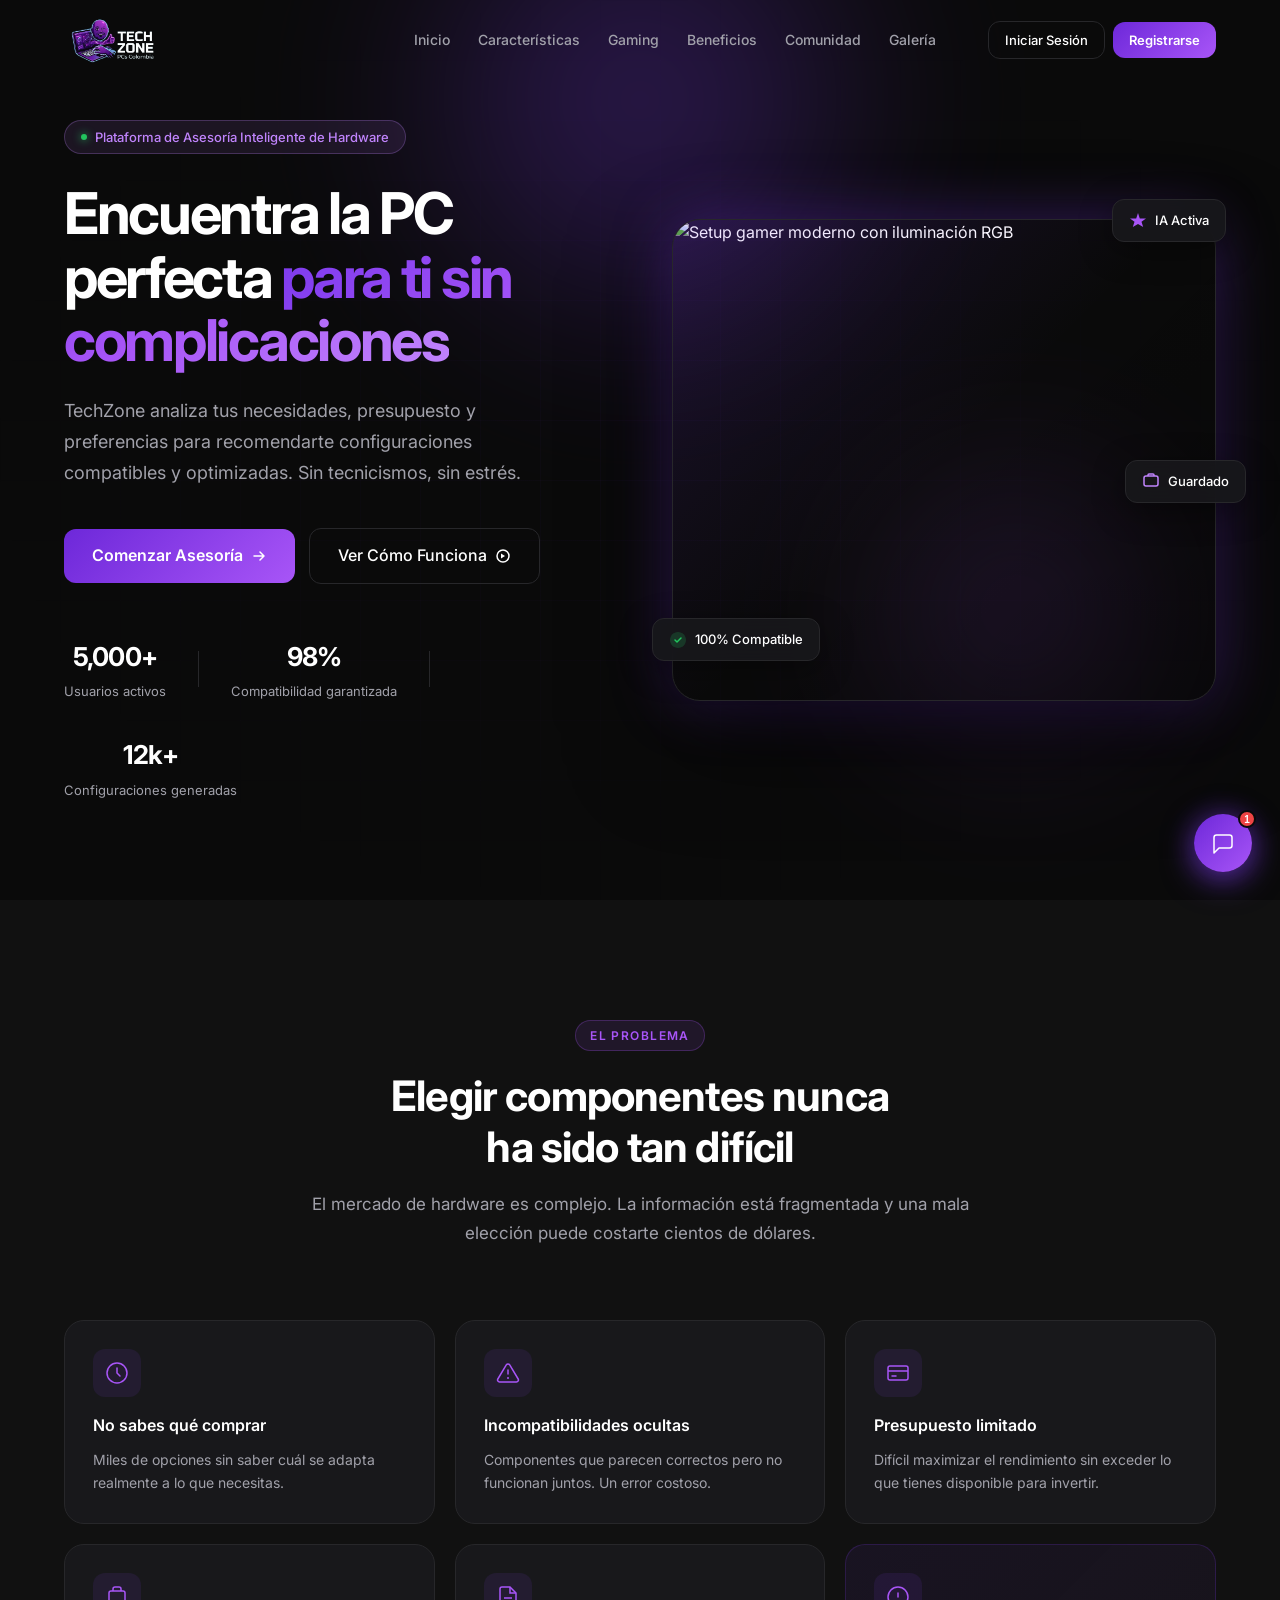
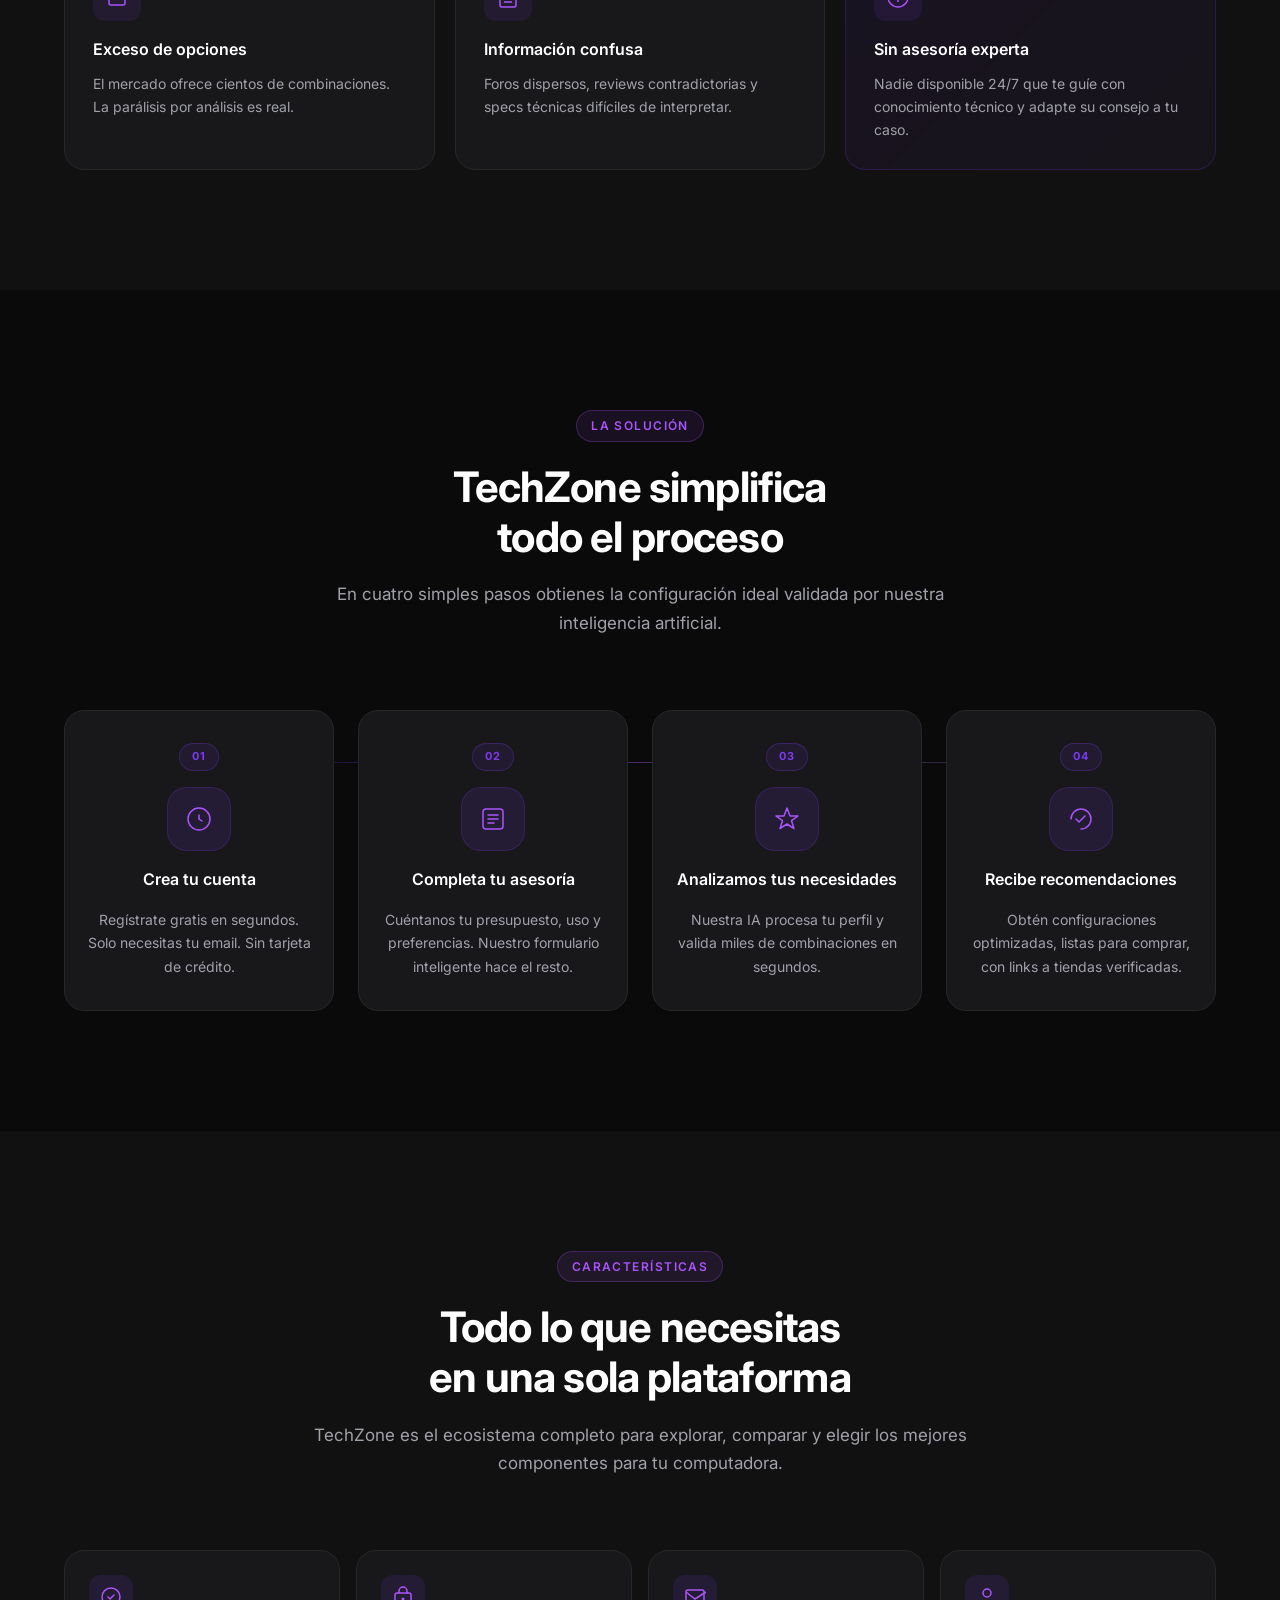
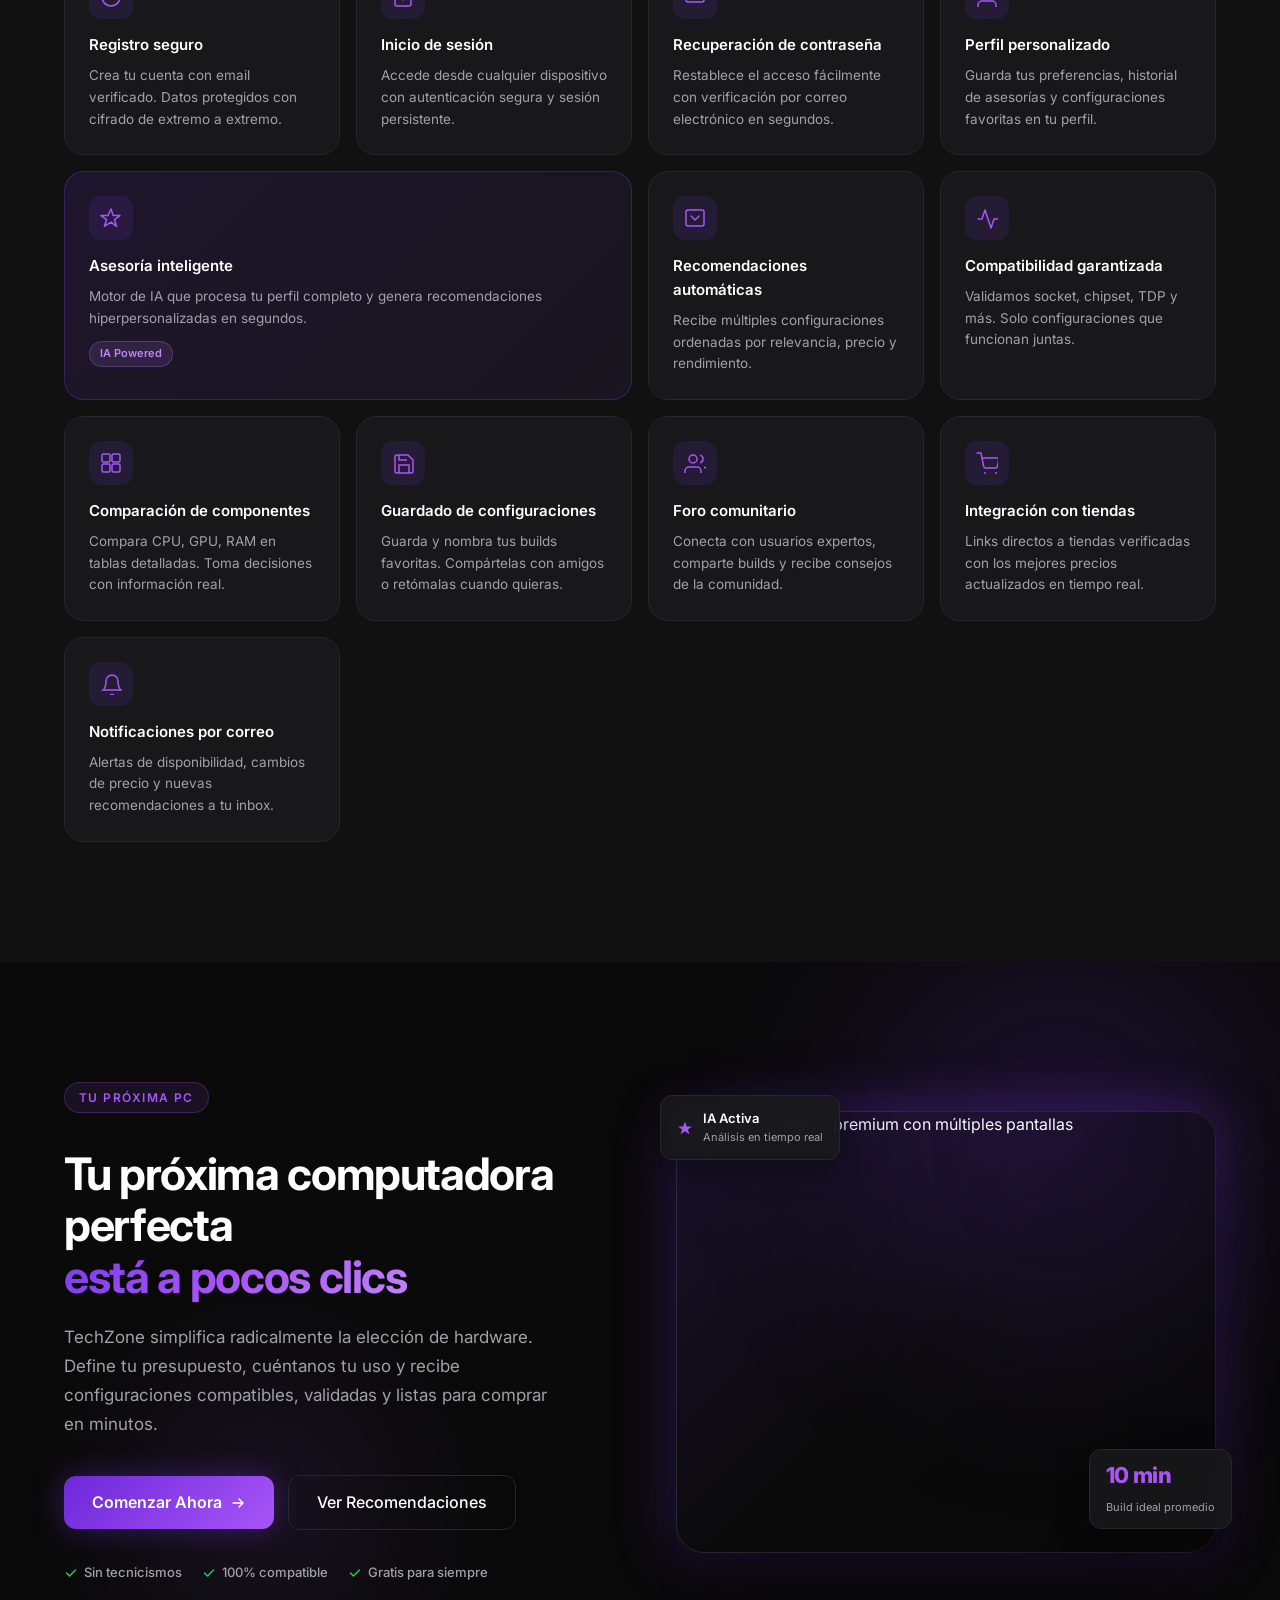
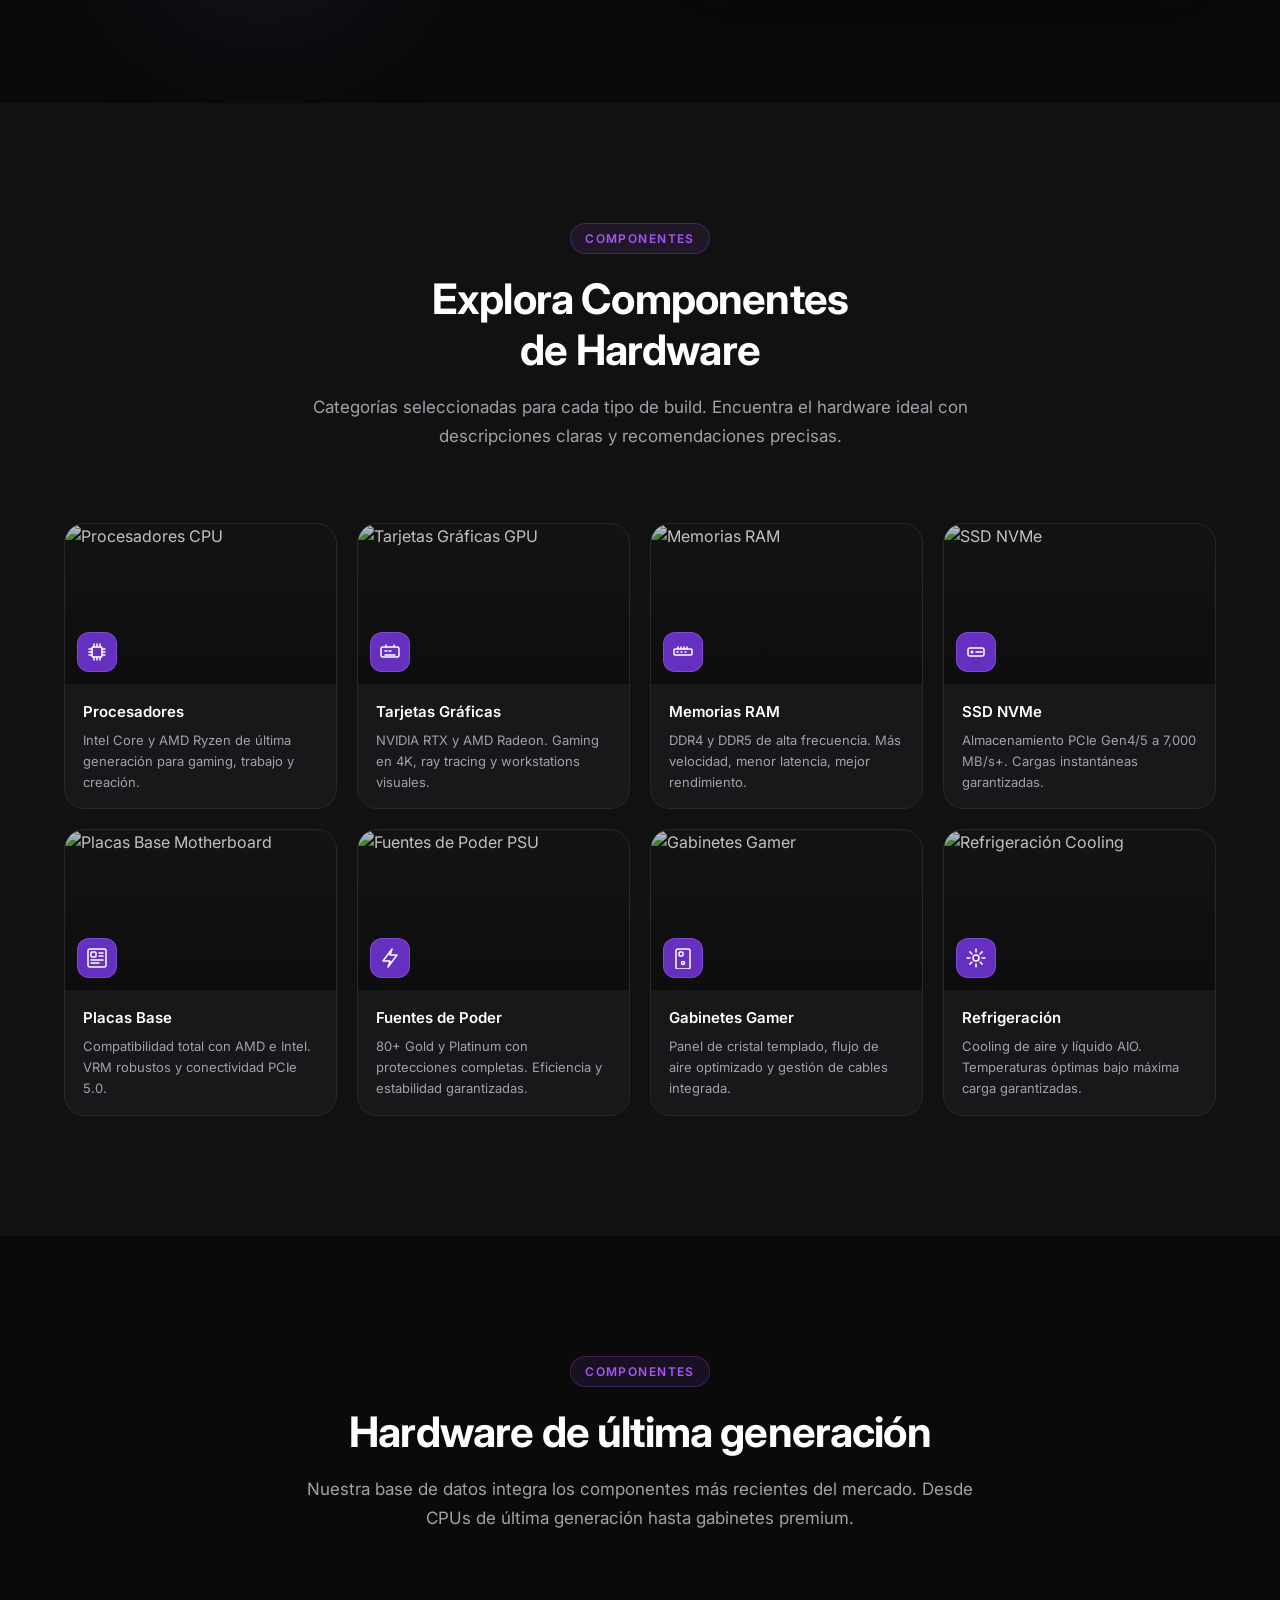
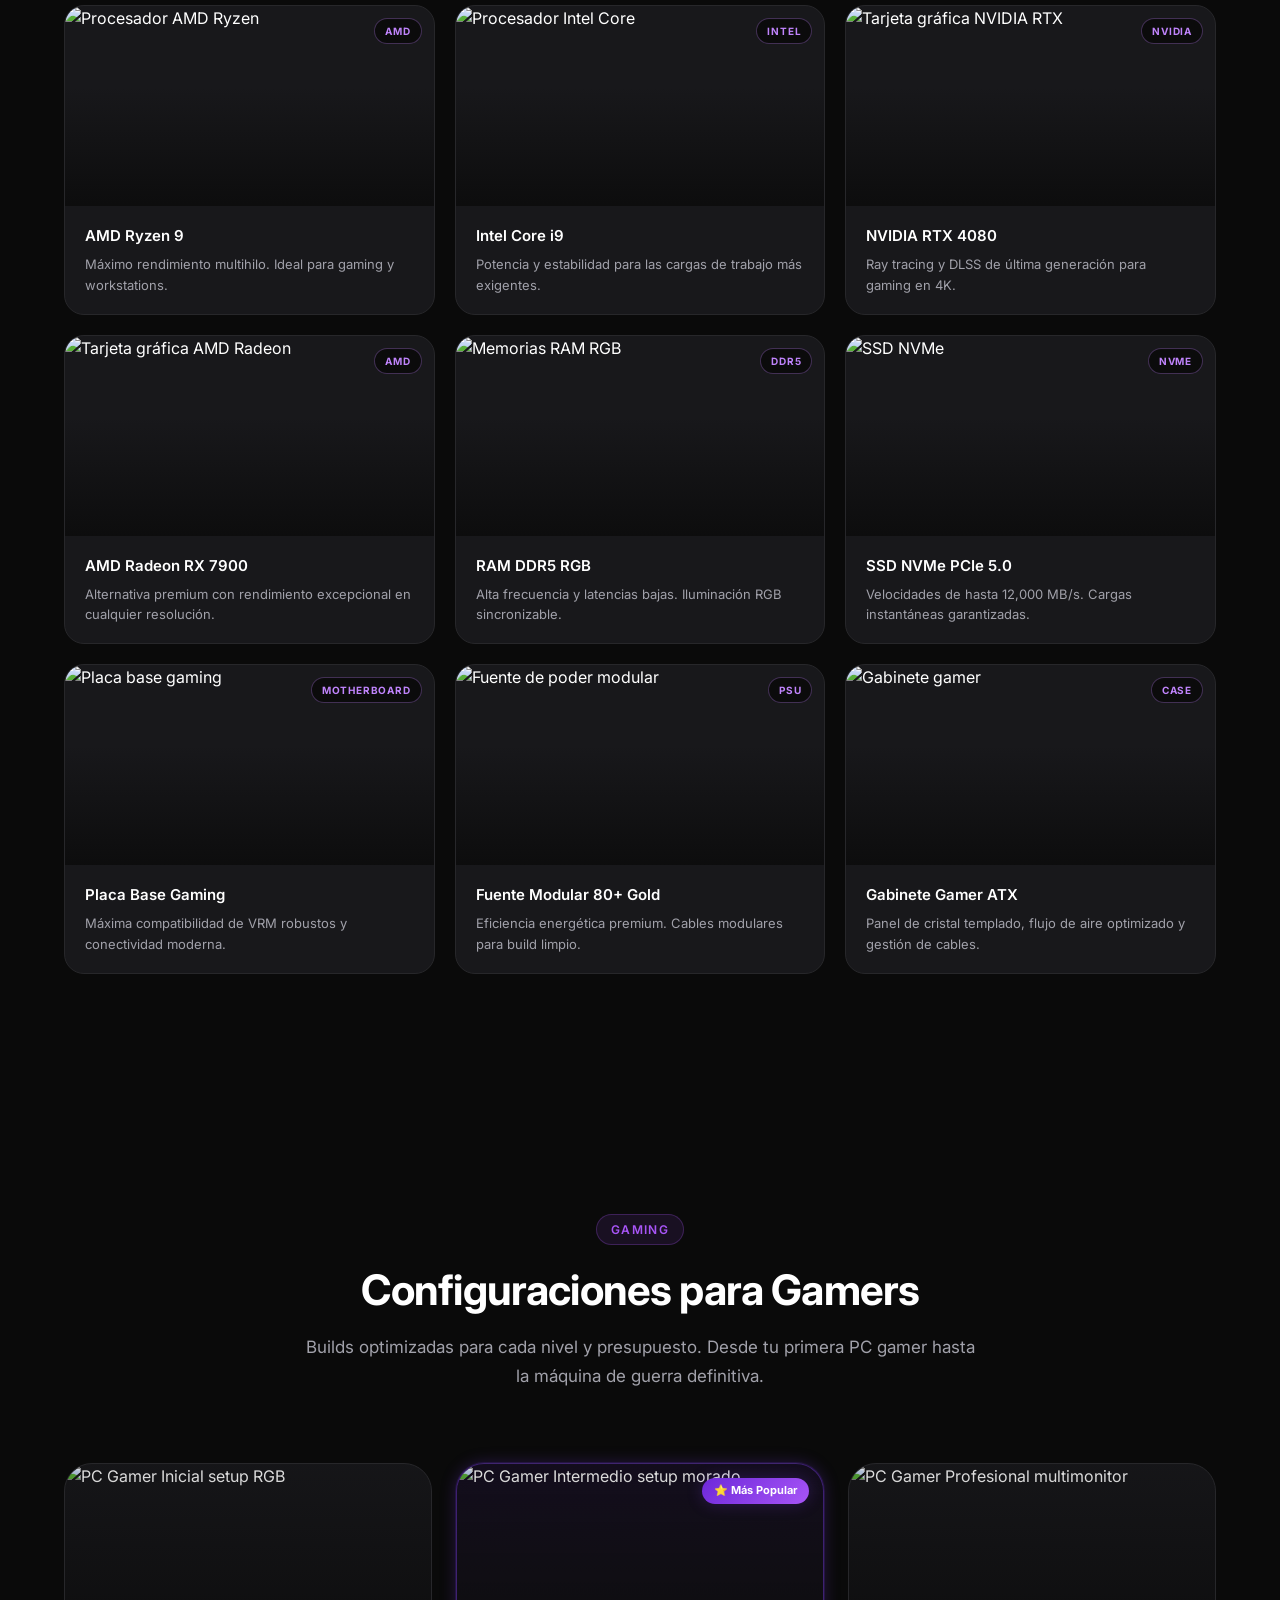
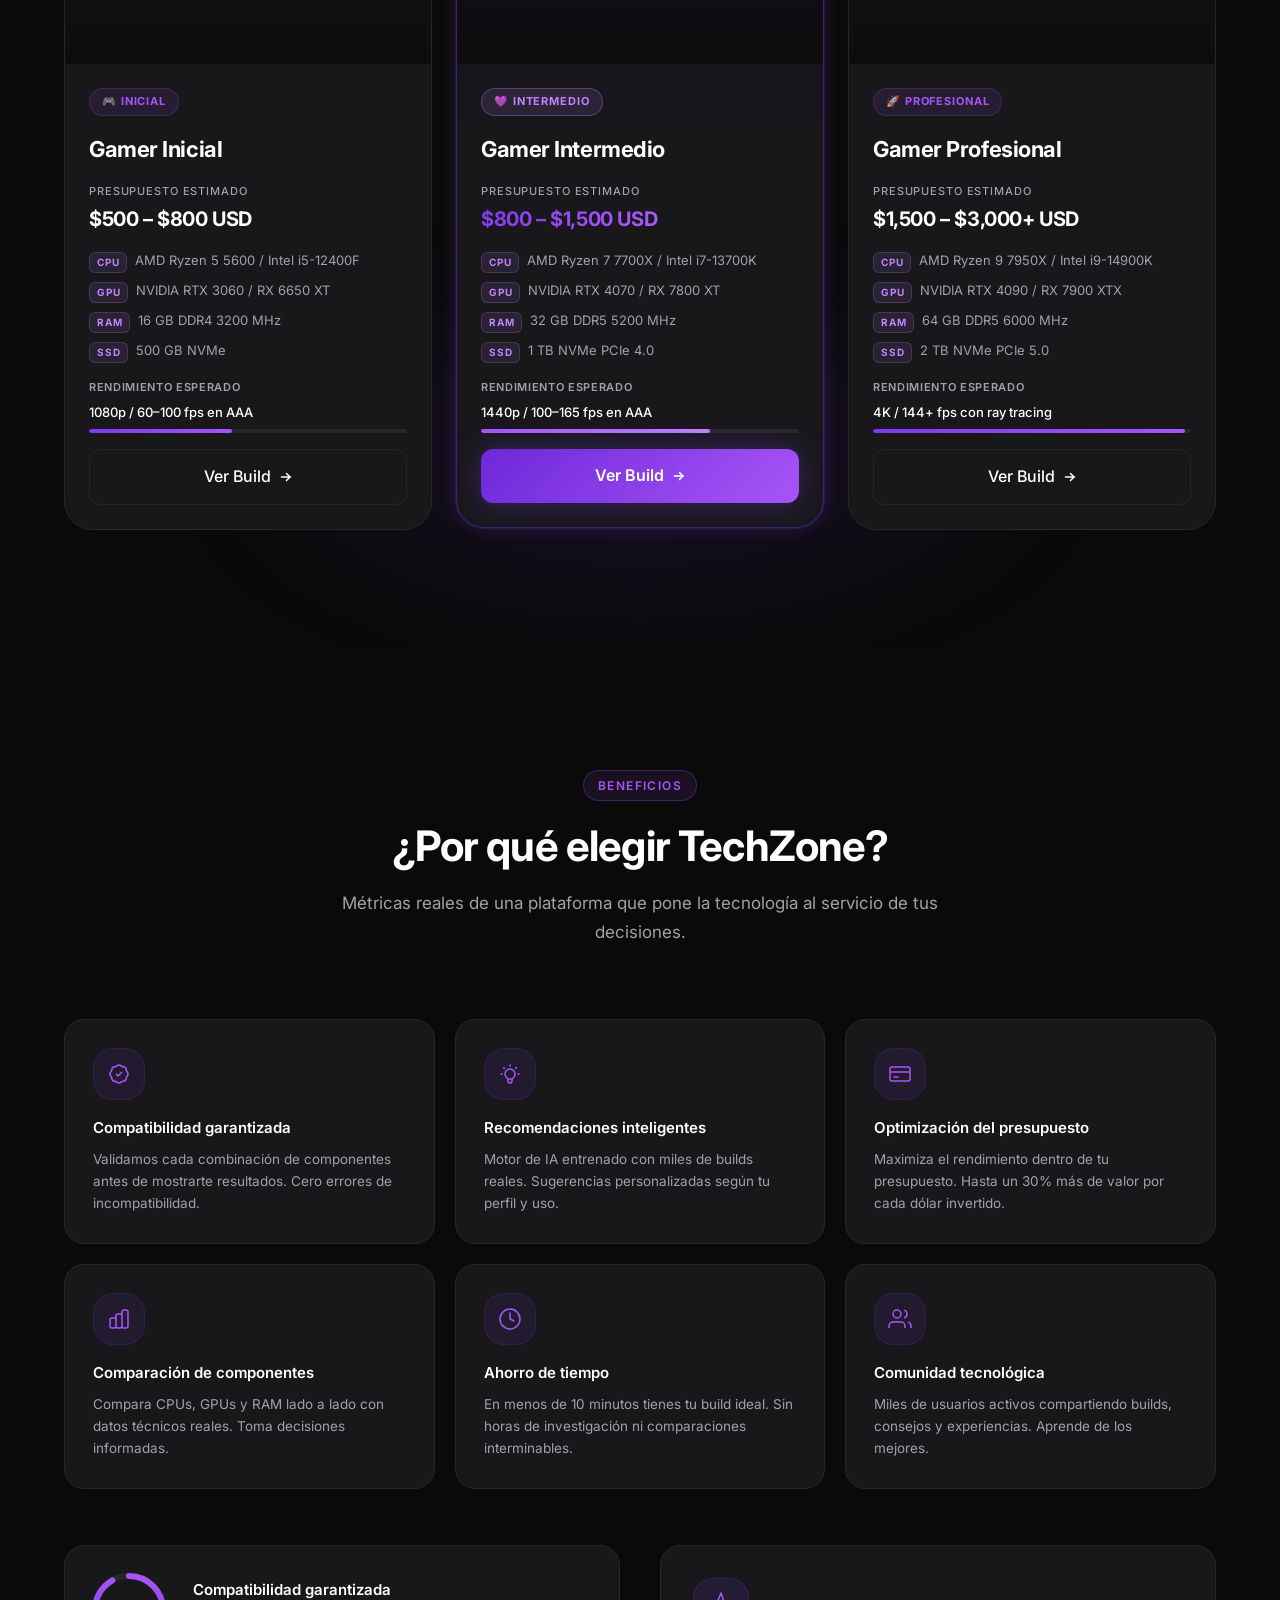
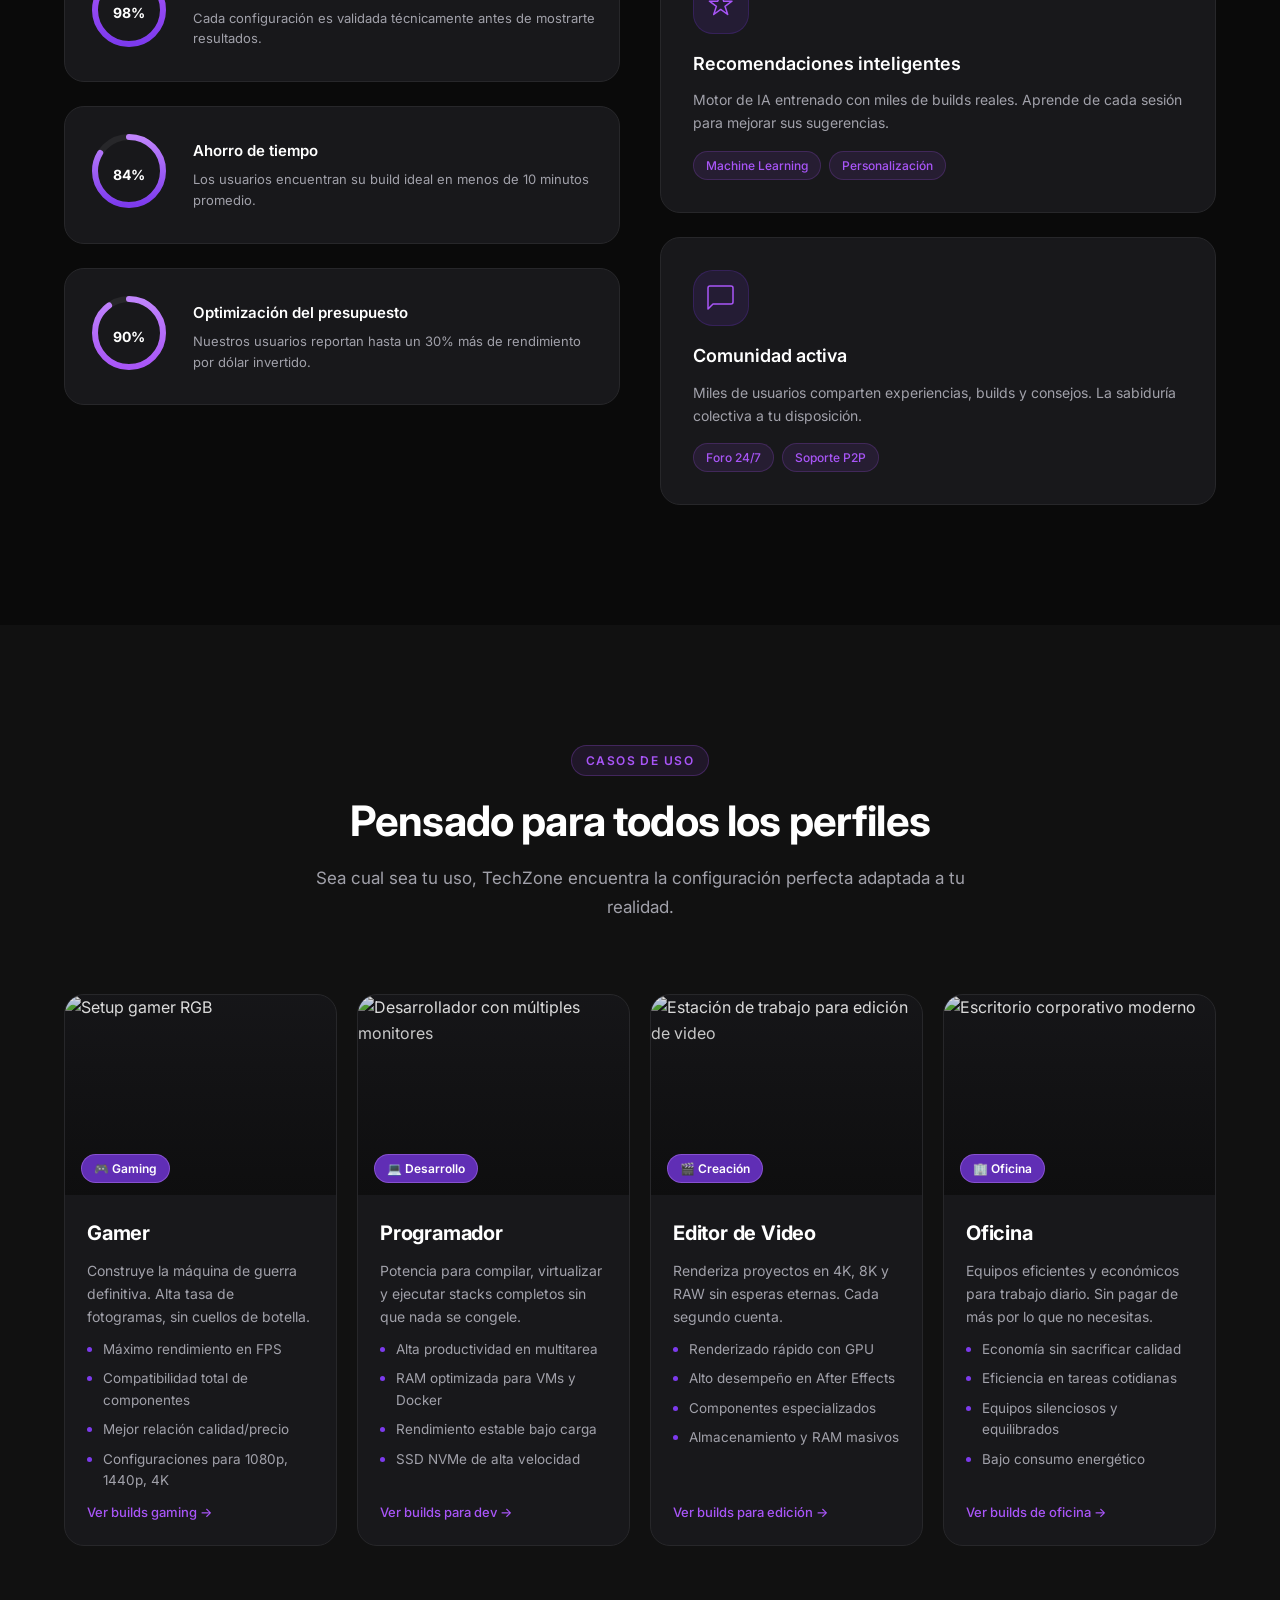
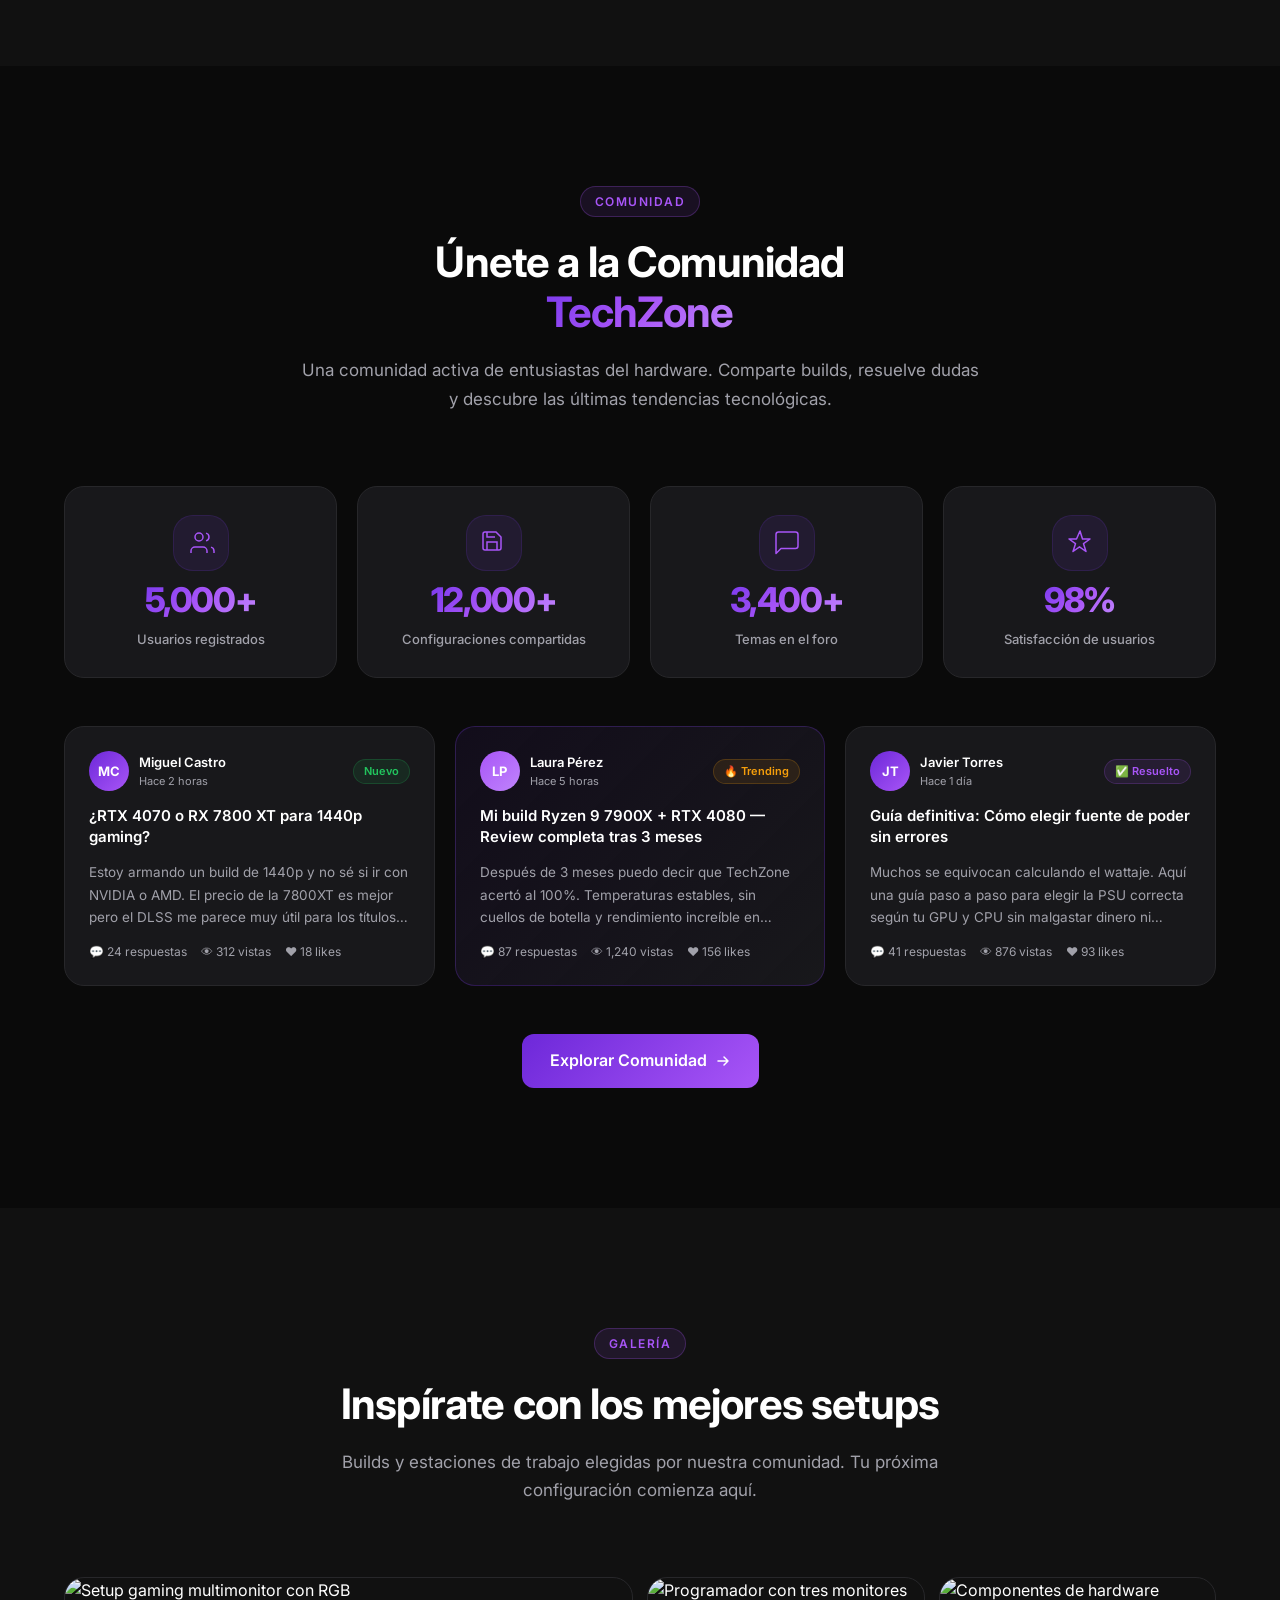
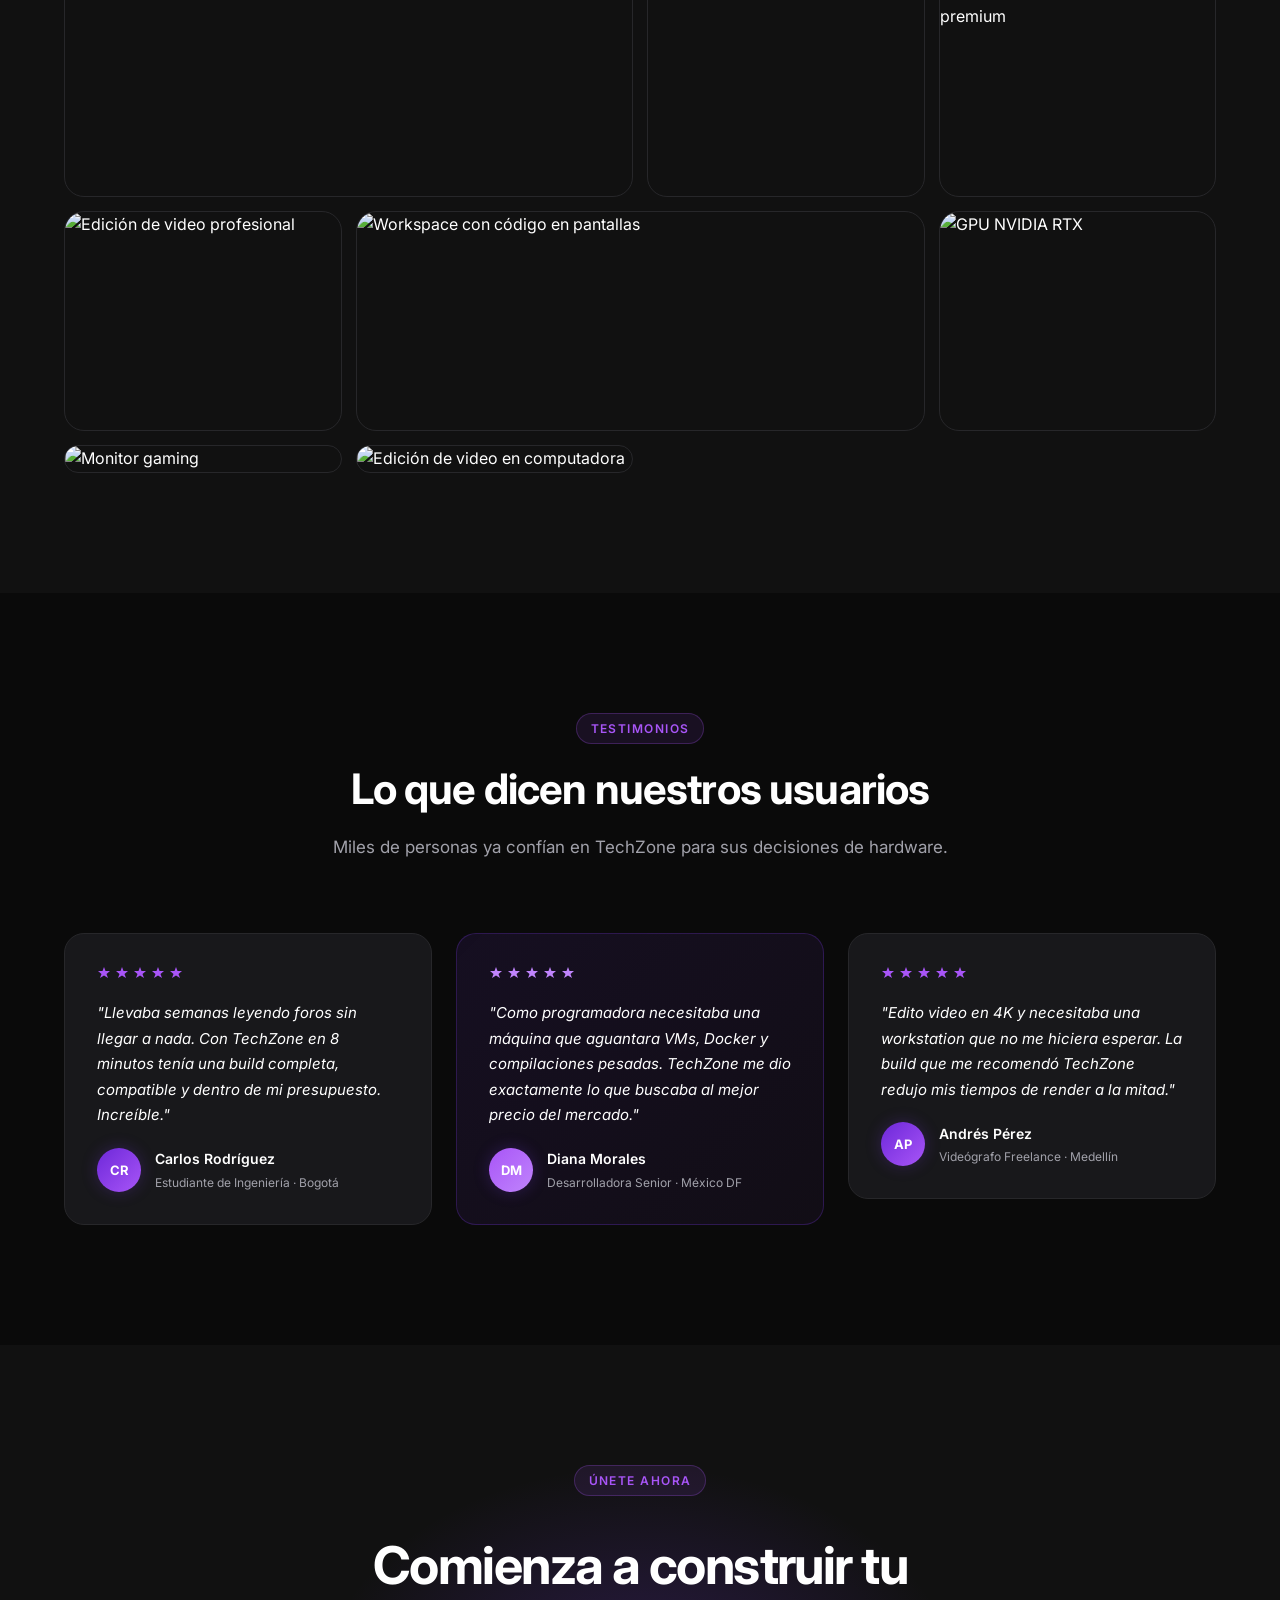
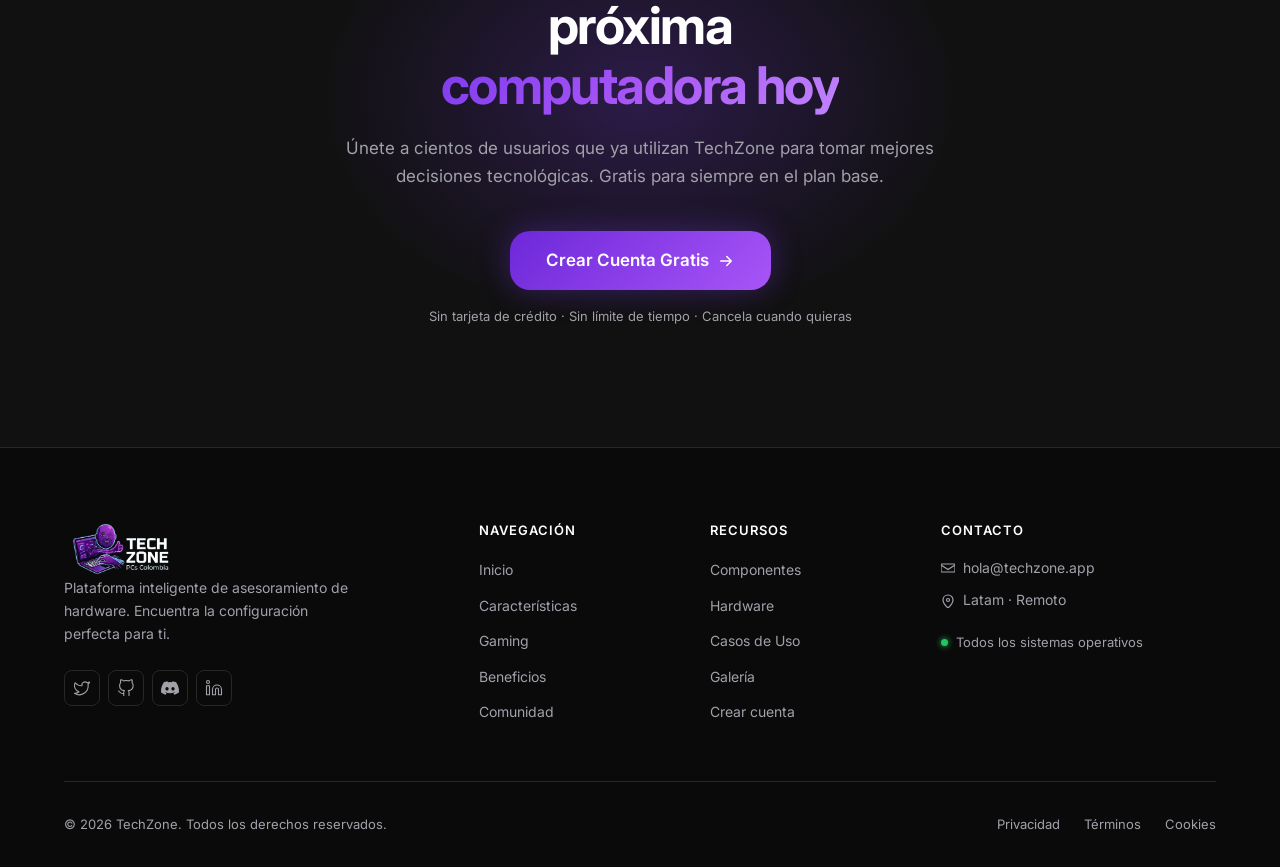
==== techzone-landingpage-296a8c98959b467654b6f7828cbbc0213d63e346/Landing/index.html @ 6c0da88f "Add files via upload" ====
<!DOCTYPE html>
<html lang="es">
<head>
  <meta charset="UTF-8" />
  <meta name="viewport" content="width=device-width, initial-scale=1.0" />
  <meta name="description" content="TechZone analiza tus necesidades, presupuesto y preferencias para recomendarte configuraciones de PC compatibles y optimizadas. Asesoría inteligente de hardware." />
  <meta name="keywords" content="TechZone, configuración PC, asesoría hardware, componentes compatibles, recomendaciones hardware, computadora gaming" />
  <meta property="og:title" content="TechZone — Encuentra la PC perfecta para ti" />
  <meta property="og:description" content="Plataforma inteligente de asesoramiento de hardware. Recomendaciones compatibles según tu presupuesto y necesidades." />
  <meta property="og:type" content="website" />
  <meta property="og:image" content="img/logo-techzone.png" />
  <title>TechZone — Encuentra la PC perfecta para ti</title>
  <link rel="preconnect" href="https://fonts.googleapis.com" />
  <link rel="preconnect" href="https://fonts.gstatic.com" crossorigin />
  <link href="https://fonts.googleapis.com/css2?family=Inter:wght@400;500;600;700&display=swap" rel="stylesheet" />
  <link rel="stylesheet" href="css/style.css" />
</head>
<body>

  <!-- ════════════════════════════════════════════════
       NAVBAR
  ═════════════════════════════════════════════════ -->
  <header class="navbar" id="navbar" role="banner">
    <nav class="nav-container" aria-label="Navegación principal">
      <a href="#inicio" class="nav-logo" aria-label="TechZone inicio">
        <img src="img/logo-techzone.png" alt="TechZone — PCs Colombia" class="logo-img" />
      </a>

      <button class="nav-toggle" id="navToggle" aria-label="Abrir menú" aria-expanded="false" aria-controls="navLinks">
        <span class="toggle-bar"></span>
        <span class="toggle-bar"></span>
        <span class="toggle-bar"></span>
      </button>

      <ul class="nav-links" id="navLinks" role="list">
        <li><a href="#inicio"          class="nav-link">Inicio</a></li>
        <li><a href="#caracteristicas" class="nav-link">Características</a></li>
        <li><a href="#gaming"          class="nav-link">Gaming</a></li>
        <li><a href="#beneficios"      class="nav-link">Beneficios</a></li>
        <li><a href="#comunidad"       class="nav-link">Comunidad</a></li>
        <li><a href="#galeria"         class="nav-link">Galería</a></li>
      </ul>

      <div class="nav-auth">
        <a href="#" class="btn-secondary btn-sm">Iniciar Sesión</a>
        <a href="#registro" class="btn-primary btn-sm">Registrarse</a>
      </div>
    </nav>
  </header>

  <main>

    <!-- ════════════════════════════════════════════════
         HERO — SPLIT LAYOUT
    ═════════════════════════════════════════════════ -->
    <section class="hero" id="inicio" aria-labelledby="hero-title">
      <div class="hero-bg" aria-hidden="true">
        <div class="hero-glow hero-glow-1"></div>
        <div class="hero-glow hero-glow-2"></div>
        <div class="hero-grid"></div>
      </div>

      <div class="container hero-split">

        <!-- Left: Text -->
        <div class="hero-content">
          <div class="hero-badge fade-up">
            <span class="badge-dot" aria-hidden="true"></span>
            Plataforma de Asesoría Inteligente de Hardware
          </div>

          <h1 class="hero-title fade-up" id="hero-title">
            Encuentra la PC perfecta
            <span class="gradient-text">para ti sin complicaciones</span>
          </h1>

          <p class="hero-subtitle fade-up">
            TechZone analiza tus necesidades, presupuesto y preferencias para recomendarte
            configuraciones compatibles y optimizadas. Sin tecnicismos, sin estrés.
          </p>

          <div class="hero-actions fade-up">
            <a href="#registro" class="btn-primary btn-lg">
              Comenzar Asesoría
              <svg width="16" height="16" viewBox="0 0 16 16" fill="none" aria-hidden="true"><path d="M3 8h10m-4-4 4 4-4 4" stroke="currentColor" stroke-width="1.5" stroke-linecap="round" stroke-linejoin="round"/></svg>
            </a>
            <a href="#solucion" class="btn-secondary btn-lg">
              Ver Cómo Funciona
              <svg width="16" height="16" viewBox="0 0 16 16" fill="none" aria-hidden="true"><circle cx="8" cy="8" r="6" stroke="currentColor" stroke-width="1.5"/><path d="M6 5.5l4 2.5-4 2.5V5.5z" fill="currentColor"/></svg>
            </a>
          </div>

          <div class="hero-stats fade-up" aria-label="Estadísticas de la plataforma">
            <div class="hero-stat">
              <span class="stat-number">5,000+</span>
              <span class="stat-label">Usuarios activos</span>
            </div>
            <div class="stat-divider" aria-hidden="true"></div>
            <div class="hero-stat">
              <span class="stat-number">98%</span>
              <span class="stat-label">Compatibilidad garantizada</span>
            </div>
            <div class="stat-divider" aria-hidden="true"></div>
            <div class="hero-stat">
              <span class="stat-number">12k+</span>
              <span class="stat-label">Configuraciones generadas</span>
            </div>
          </div>
        </div>

        <!-- Right: Image -->
        <div class="hero-image-wrap fade-up" aria-hidden="true">
          <div class="hero-img-frame">
            <img
              src="https://images.pexels.com/photos/30469971/pexels-photo-30469971.jpeg?auto=compress&cs=tinysrgb&w=900"
              alt="Setup gamer moderno con iluminación RGB"
              class="hero-img"
              loading="eager"
            />
            <div class="hero-img-overlay"></div>
          </div>

          <div class="float-card float-card-1">
            <svg width="18" height="18" viewBox="0 0 18 18" fill="none"><path d="M9 2l1.8 5.4H17l-4.5 3.3 1.7 5.3L9 13l-5.2 3 1.7-5.3L1 7.4h6.2L9 2z" fill="#A855F7"/></svg>
            <span>IA Activa</span>
          </div>
          <div class="float-card float-card-2">
            <svg width="18" height="18" viewBox="0 0 18 18" fill="none"><path d="M9 1C4.6 1 1 4.6 1 9s3.6 8 8 8 8-3.6 8-8-3.6-8-8-8z" fill="#22C55E" opacity=".2"/><path d="M6 9l2 2 4-4" stroke="#22C55E" stroke-width="1.5" stroke-linecap="round" stroke-linejoin="round"/></svg>
            <span>100% Compatible</span>
          </div>
          <div class="float-card float-card-3">
            <svg width="18" height="18" viewBox="0 0 18 18" fill="none"><rect x="2" y="4" width="14" height="10" rx="2" stroke="#C084FC" stroke-width="1.5"/><path d="M6 4V3a1 1 0 0 1 1-1h4a1 1 0 0 1 1 1v1" stroke="#C084FC" stroke-width="1.5"/></svg>
            <span>Guardado</span>
          </div>
        </div>

      </div>
    </section>

    <!-- ════════════════════════════════════════════════
         PROBLEMA
    ═════════════════════════════════════════════════ -->
    <section class="section problema" id="problema" aria-labelledby="problema-title">
      <div class="container">
        <div class="section-header fade-up">
          <div class="section-label">El Problema</div>
          <h2 class="section-title" id="problema-title">Elegir componentes nunca<br />ha sido tan difícil</h2>
          <p class="section-subtitle">El mercado de hardware es complejo. La información está fragmentada y una mala elección puede costarte cientos de dólares.</p>
        </div>

        <div class="problems-grid">
          <article class="problem-card fade-up">
            <div class="problem-icon" aria-hidden="true">
              <svg width="24" height="24" viewBox="0 0 24 24" fill="none"><circle cx="12" cy="12" r="10" stroke="currentColor" stroke-width="1.5"/><path d="M12 7v5l3 3" stroke="currentColor" stroke-width="1.5" stroke-linecap="round"/></svg>
            </div>
            <h3 class="problem-title">No sabes qué comprar</h3>
            <p class="problem-desc">Miles de opciones sin saber cuál se adapta realmente a lo que necesitas.</p>
          </article>

          <article class="problem-card fade-up">
            <div class="problem-icon" aria-hidden="true">
              <svg width="24" height="24" viewBox="0 0 24 24" fill="none"><path d="M10.29 3.86L1.82 18a2 2 0 0 0 1.71 3h16.94a2 2 0 0 0 1.71-3L13.71 3.86a2 2 0 0 0-3.42 0z" stroke="currentColor" stroke-width="1.5"/><line x1="12" y1="9" x2="12" y2="13" stroke="currentColor" stroke-width="1.5" stroke-linecap="round"/><circle cx="12" cy="17" r="1" fill="currentColor"/></svg>
            </div>
            <h3 class="problem-title">Incompatibilidades ocultas</h3>
            <p class="problem-desc">Componentes que parecen correctos pero no funcionan juntos. Un error costoso.</p>
          </article>

          <article class="problem-card fade-up">
            <div class="problem-icon" aria-hidden="true">
              <svg width="24" height="24" viewBox="0 0 24 24" fill="none"><rect x="2" y="5" width="20" height="14" rx="2" stroke="currentColor" stroke-width="1.5"/><path d="M2 10h20" stroke="currentColor" stroke-width="1.5"/><path d="M6 15h4" stroke="currentColor" stroke-width="1.5" stroke-linecap="round"/></svg>
            </div>
            <h3 class="problem-title">Presupuesto limitado</h3>
            <p class="problem-desc">Difícil maximizar el rendimiento sin exceder lo que tienes disponible para invertir.</p>
          </article>

          <article class="problem-card fade-up">
            <div class="problem-icon" aria-hidden="true">
              <svg width="24" height="24" viewBox="0 0 24 24" fill="none"><path d="M8 6H6a2 2 0 0 0-2 2v10a2 2 0 0 0 2 2h12a2 2 0 0 0 2-2V8a2 2 0 0 0-2-2h-2M8 6V4a2 2 0 0 1 2-2h4a2 2 0 0 1 2 2v2M8 6h8" stroke="currentColor" stroke-width="1.5"/></svg>
            </div>
            <h3 class="problem-title">Exceso de opciones</h3>
            <p class="problem-desc">El mercado ofrece cientos de combinaciones. La parálisis por análisis es real.</p>
          </article>

          <article class="problem-card fade-up">
            <div class="problem-icon" aria-hidden="true">
              <svg width="24" height="24" viewBox="0 0 24 24" fill="none"><path d="M14 2H6a2 2 0 0 0-2 2v16a2 2 0 0 0 2 2h12a2 2 0 0 0 2-2V8l-6-6z" stroke="currentColor" stroke-width="1.5"/><polyline points="14 2 14 8 20 8" stroke="currentColor" stroke-width="1.5"/><line x1="16" y1="13" x2="8" y2="13" stroke="currentColor" stroke-width="1.5"/><line x1="16" y1="17" x2="8" y2="17" stroke="currentColor" stroke-width="1.5"/></svg>
            </div>
            <h3 class="problem-title">Información confusa</h3>
            <p class="problem-desc">Foros dispersos, reviews contradictorias y specs técnicas difíciles de interpretar.</p>
          </article>

          <article class="problem-card fade-up problem-card-highlight">
            <div class="problem-icon" aria-hidden="true">
              <svg width="24" height="24" viewBox="0 0 24 24" fill="none"><circle cx="12" cy="12" r="10" stroke="currentColor" stroke-width="1.5"/><path d="M12 8v4" stroke="currentColor" stroke-width="1.5" stroke-linecap="round"/><circle cx="12" cy="16" r="1" fill="currentColor"/></svg>
            </div>
            <h3 class="problem-title">Sin asesoría experta</h3>
            <p class="problem-desc">Nadie disponible 24/7 que te guíe con conocimiento técnico y adapte su consejo a tu caso.</p>
          </article>
        </div>
      </div>
    </section>

    <!-- ════════════════════════════════════════════════
         SOLUCIÓN — STEPS
    ═════════════════════════════════════════════════ -->
    <section class="section solucion" id="solucion" aria-labelledby="solucion-title">
      <div class="container">
        <div class="section-header fade-up">
          <div class="section-label">La Solución</div>
          <h2 class="section-title" id="solucion-title">TechZone simplifica<br />todo el proceso</h2>
          <p class="section-subtitle">En cuatro simples pasos obtienes la configuración ideal validada por nuestra inteligencia artificial.</p>
        </div>

        <div class="steps-container">
          <div class="steps-line" aria-hidden="true"></div>
          <div class="steps-grid">

            <article class="step-card fade-up">
              <div class="step-number" aria-hidden="true">01</div>
              <div class="step-icon" aria-hidden="true">
                <svg width="28" height="28" viewBox="0 0 28 28" fill="none"><path d="M14 3C8 3 3 8 3 14s5 11 11 11 11-5 11-11S20 3 14 3z" stroke="currentColor" stroke-width="1.5"/><path d="M14 10v4l3 2" stroke="currentColor" stroke-width="1.5" stroke-linecap="round"/></svg>
              </div>
              <h3 class="step-title">Crea tu cuenta</h3>
              <p class="step-desc">Regístrate gratis en segundos. Solo necesitas tu email. Sin tarjeta de crédito.</p>
            </article>

            <article class="step-card fade-up">
              <div class="step-number" aria-hidden="true">02</div>
              <div class="step-icon" aria-hidden="true">
                <svg width="28" height="28" viewBox="0 0 28 28" fill="none"><rect x="4" y="4" width="20" height="20" rx="3" stroke="currentColor" stroke-width="1.5"/><path d="M9 14h10M9 10h10M9 18h6" stroke="currentColor" stroke-width="1.5" stroke-linecap="round"/></svg>
              </div>
              <h3 class="step-title">Completa tu asesoría</h3>
              <p class="step-desc">Cuéntanos tu presupuesto, uso y preferencias. Nuestro formulario inteligente hace el resto.</p>
            </article>

            <article class="step-card fade-up">
              <div class="step-number" aria-hidden="true">03</div>
              <div class="step-icon" aria-hidden="true">
                <svg width="28" height="28" viewBox="0 0 28 28" fill="none"><path d="M14 3l3 8h8l-6.5 4.7 2.5 7.8L14 19l-7 4.5 2.5-7.8L3 11h8l3-8z" stroke="currentColor" stroke-width="1.5" stroke-linejoin="round"/></svg>
              </div>
              <h3 class="step-title">Analizamos tus necesidades</h3>
              <p class="step-desc">Nuestra IA procesa tu perfil y valida miles de combinaciones en segundos.</p>
            </article>

            <article class="step-card fade-up">
              <div class="step-number" aria-hidden="true">04</div>
              <div class="step-icon" aria-hidden="true">
                <svg width="28" height="28" viewBox="0 0 28 28" fill="none"><path d="M4 14c0-5.5 4.5-10 10-10s10 4.5 10 10-4.5 10-10 10" stroke="currentColor" stroke-width="1.5" stroke-linecap="round"/><path d="M9 14l3 3 6-6" stroke="currentColor" stroke-width="1.5" stroke-linecap="round" stroke-linejoin="round"/></svg>
              </div>
              <h3 class="step-title">Recibe recomendaciones</h3>
              <p class="step-desc">Obtén configuraciones optimizadas, listas para comprar, con links a tiendas verificadas.</p>
            </article>

          </div>
        </div>
      </div>
    </section>

    <!-- ════════════════════════════════════════════════
         CARACTERÍSTICAS (con imágenes de fondo en cards)
    ═════════════════════════════════════════════════ -->
    <section class="section caracteristicas" id="caracteristicas" aria-labelledby="feat-title">
      <div class="container">
        <div class="section-header fade-up">
          <div class="section-label">Características</div>
          <h2 class="section-title" id="feat-title">Todo lo que necesitas<br />en una sola plataforma</h2>
          <p class="section-subtitle">TechZone es el ecosistema completo para explorar, comparar y elegir los mejores componentes para tu computadora.</p>
        </div>

        <div class="features-grid">

          <article class="feature-card fade-up">
            <div class="feature-bg-img" style="background-image:url('https://images.pexels.com/photos/16129724/pexels-photo-16129724.jpeg?auto=compress&cs=tinysrgb&w=800')"></div>
            <div class="feature-icon" aria-hidden="true"><svg width="22" height="22" viewBox="0 0 22 22" fill="none"><path d="M11 2C6 2 2 6 2 11s4 9 9 9 9-4 9-9-4-9-9-9z" stroke="currentColor" stroke-width="1.5"/><path d="M8 11l2 2 4-4" stroke="currentColor" stroke-width="1.5" stroke-linecap="round" stroke-linejoin="round"/></svg></div>
            <h3 class="feature-title">Registro seguro</h3>
            <p class="feature-desc">Crea tu cuenta con email verificado. Datos protegidos con cifrado de extremo a extremo.</p>
          </article>

          <article class="feature-card fade-up">
            <div class="feature-bg-img" style="background-image:url('https://images.pexels.com/photos/30047570/pexels-photo-30047570.jpeg?auto=compress&cs=tinysrgb&w=800')"></div>
            <div class="feature-icon" aria-hidden="true"><svg width="22" height="22" viewBox="0 0 22 22" fill="none"><rect x="3" y="7" width="16" height="13" rx="2" stroke="currentColor" stroke-width="1.5"/><path d="M7 7V5a4 4 0 0 1 8 0v2" stroke="currentColor" stroke-width="1.5" stroke-linecap="round"/><circle cx="11" cy="13" r="1.5" fill="currentColor"/></svg></div>
            <h3 class="feature-title">Inicio de sesión</h3>
            <p class="feature-desc">Accede desde cualquier dispositivo con autenticación segura y sesión persistente.</p>
          </article>

          <article class="feature-card fade-up">
            <div class="feature-bg-img" style="background-image:url('https://images.pexels.com/photos/374006/pexels-photo-374006.jpeg?auto=compress&cs=tinysrgb&w=800')"></div>
            <div class="feature-icon" aria-hidden="true"><svg width="22" height="22" viewBox="0 0 22 22" fill="none"><path d="M4 4h14a2 2 0 0 1 2 2v8a2 2 0 0 1-2 2H4a2 2 0 0 1-2-2V6a2 2 0 0 1 2-2z" stroke="currentColor" stroke-width="1.5"/><polyline points="22,6 11,13 2,6" stroke="currentColor" stroke-width="1.5"/></svg></div>
            <h3 class="feature-title">Recuperación de contraseña</h3>
            <p class="feature-desc">Restablece el acceso fácilmente con verificación por correo electrónico en segundos.</p>
          </article>

          <article class="feature-card fade-up">
            <div class="feature-bg-img" style="background-image:url('https://images.pexels.com/photos/12899156/pexels-photo-12899156.jpeg?auto=compress&cs=tinysrgb&w=800')"></div>
            <div class="feature-icon" aria-hidden="true"><svg width="22" height="22" viewBox="0 0 22 22" fill="none"><path d="M20 21v-2a4 4 0 0 0-4-4H6a4 4 0 0 0-4 4v2" stroke="currentColor" stroke-width="1.5"/><circle cx="11" cy="7" r="4" stroke="currentColor" stroke-width="1.5"/></svg></div>
            <h3 class="feature-title">Perfil personalizado</h3>
            <p class="feature-desc">Guarda tus preferencias, historial de asesorías y configuraciones favoritas en tu perfil.</p>
          </article>

          <article class="feature-card fade-up feature-card-featured">
            <div class="feature-bg-img" style="background-image:url('https://images.pexels.com/photos/32260117/pexels-photo-32260117.jpeg?auto=compress&cs=tinysrgb&w=800')"></div>
            <div class="feature-icon" aria-hidden="true"><svg width="22" height="22" viewBox="0 0 22 22" fill="none"><path d="M11 2l2.2 6.6H20l-5.6 4.1 2.2 6.6L11 15.2 4.4 19.3l2.2-6.6L1 8.6h6.8L11 2z" stroke="currentColor" stroke-width="1.5" stroke-linejoin="round"/></svg></div>
            <h3 class="feature-title">Asesoría inteligente</h3>
            <p class="feature-desc">Motor de IA que procesa tu perfil completo y genera recomendaciones hiperpersonalizadas en segundos.</p>
            <span class="feature-badge">IA Powered</span>
          </article>

          <article class="feature-card fade-up">
            <div class="feature-bg-img" style="background-image:url('https://images.pexels.com/photos/36706460/pexels-photo-36706460.jpeg?auto=compress&cs=tinysrgb&w=800')"></div>
            <div class="feature-icon" aria-hidden="true"><svg width="22" height="22" viewBox="0 0 22 22" fill="none"><rect x="2" y="3" width="18" height="16" rx="2" stroke="currentColor" stroke-width="1.5"/><path d="M7 9l4 4 4-4" stroke="currentColor" stroke-width="1.5" stroke-linecap="round" stroke-linejoin="round"/></svg></div>
            <h3 class="feature-title">Recomendaciones automáticas</h3>
            <p class="feature-desc">Recibe múltiples configuraciones ordenadas por relevancia, precio y rendimiento.</p>
          </article>

          <article class="feature-card fade-up">
            <div class="feature-bg-img" style="background-image:url('https://images.pexels.com/photos/2582937/pexels-photo-2582937.jpeg?auto=compress&cs=tinysrgb&w=800')"></div>
            <div class="feature-icon" aria-hidden="true"><svg width="22" height="22" viewBox="0 0 22 22" fill="none"><polyline points="22,12 18,12 15,21 9,3 6,12 2,12" stroke="currentColor" stroke-width="1.5" stroke-linecap="round" stroke-linejoin="round"/></svg></div>
            <h3 class="feature-title">Compatibilidad garantizada</h3>
            <p class="feature-desc">Validamos socket, chipset, TDP y más. Solo configuraciones que funcionan juntas.</p>
          </article>

          <article class="feature-card fade-up">
            <div class="feature-bg-img" style="background-image:url('https://images.pexels.com/photos/8622911/pexels-photo-8622911.jpeg?auto=compress&cs=tinysrgb&w=800')"></div>
            <div class="feature-icon" aria-hidden="true"><svg width="22" height="22" viewBox="0 0 22 22" fill="none"><rect x="2" y="2" width="8" height="8" rx="1.5" stroke="currentColor" stroke-width="1.5"/><rect x="12" y="2" width="8" height="8" rx="1.5" stroke="currentColor" stroke-width="1.5"/><rect x="2" y="12" width="8" height="8" rx="1.5" stroke="currentColor" stroke-width="1.5"/><rect x="12" y="12" width="8" height="8" rx="1.5" stroke="currentColor" stroke-width="1.5"/></svg></div>
            <h3 class="feature-title">Comparación de componentes</h3>
            <p class="feature-desc">Compara CPU, GPU, RAM en tablas detalladas. Toma decisiones con información real.</p>
          </article>

          <article class="feature-card fade-up">
            <div class="feature-bg-img" style="background-image:url('https://images.pexels.com/photos/8353774/pexels-photo-8353774.jpeg?auto=compress&cs=tinysrgb&w=800')"></div>
            <div class="feature-icon" aria-hidden="true"><svg width="22" height="22" viewBox="0 0 22 22" fill="none"><path d="M19 21H5a2 2 0 0 1-2-2V5a2 2 0 0 1 2-2h11l5 5v11a2 2 0 0 1-2 2z" stroke="currentColor" stroke-width="1.5"/><polyline points="17,21 17,13 7,13 7,21" stroke="currentColor" stroke-width="1.5"/><polyline points="7,3 7,8 15,8" stroke="currentColor" stroke-width="1.5"/></svg></div>
            <h3 class="feature-title">Guardado de configuraciones</h3>
            <p class="feature-desc">Guarda y nombra tus builds favoritas. Compártelas con amigos o retómalas cuando quieras.</p>
          </article>

          <article class="feature-card fade-up">
            <div class="feature-bg-img" style="background-image:url('https://images.pexels.com/photos/16129724/pexels-photo-16129724.jpeg?auto=compress&cs=tinysrgb&w=800')"></div>
            <div class="feature-icon" aria-hidden="true"><svg width="22" height="22" viewBox="0 0 22 22" fill="none"><path d="M17 21v-2a4 4 0 0 0-4-4H5a4 4 0 0 0-4 4v2" stroke="currentColor" stroke-width="1.5"/><circle cx="9" cy="7" r="4" stroke="currentColor" stroke-width="1.5"/><path d="M23 21v-2a4 4 0 0 0-3-3.87" stroke="currentColor" stroke-width="1.5"/><path d="M16 3.13a4 4 0 0 1 0 7.75" stroke="currentColor" stroke-width="1.5"/></svg></div>
            <h3 class="feature-title">Foro comunitario</h3>
            <p class="feature-desc">Conecta con usuarios expertos, comparte builds y recibe consejos de la comunidad.</p>
          </article>

          <article class="feature-card fade-up">
            <div class="feature-bg-img" style="background-image:url('https://images.pexels.com/photos/16129728/pexels-photo-16129728.jpeg?auto=compress&cs=tinysrgb&w=800')"></div>
            <div class="feature-icon" aria-hidden="true"><svg width="22" height="22" viewBox="0 0 22 22" fill="none"><circle cx="9" cy="21" r="1" fill="currentColor"/><circle cx="20" cy="21" r="1" fill="currentColor"/><path d="M1 1h4l2.68 13.39a2 2 0 0 0 2 1.61h9.72a2 2 0 0 0 2-1.61L23 6H6" stroke="currentColor" stroke-width="1.5" stroke-linecap="round"/></svg></div>
            <h3 class="feature-title">Integración con tiendas</h3>
            <p class="feature-desc">Links directos a tiendas verificadas con los mejores precios actualizados en tiempo real.</p>
          </article>

          <article class="feature-card fade-up">
            <div class="feature-bg-img" style="background-image:url('https://images.pexels.com/photos/30047570/pexels-photo-30047570.jpeg?auto=compress&cs=tinysrgb&w=800')"></div>
            <div class="feature-icon" aria-hidden="true"><svg width="22" height="22" viewBox="0 0 22 22" fill="none"><path d="M18 8A6 6 0 0 0 6 8c0 7-3 9-3 9h18s-3-2-3-9" stroke="currentColor" stroke-width="1.5"/><path d="M13.73 21a2 2 0 0 1-3.46 0" stroke="currentColor" stroke-width="1.5"/></svg></div>
            <h3 class="feature-title">Notificaciones por correo</h3>
            <p class="feature-desc">Alertas de disponibilidad, cambios de precio y nuevas recomendaciones a tu inbox.</p>
          </article>

        </div>
      </div>
    </section>

    <!-- ════════════════════════════════════════════════
         HERO SECUNDARIO — T-07
    ═════════════════════════════════════════════════ -->
    <section class="section hero-sec" id="hero-secundario" aria-labelledby="hero-sec-title">
      <div class="hero-sec-bg" aria-hidden="true">
        <div class="hero-sec-glow-1"></div>
        <div class="hero-sec-glow-2"></div>
      </div>
      <div class="container hero-sec-split">

        <div class="hero-sec-content fade-up">
          <div class="section-label">Tu próxima PC</div>
          <h2 class="hero-sec-title" id="hero-sec-title">
            Tu próxima computadora perfecta<br>
            <span class="gradient-text">está a pocos clics</span>
          </h2>
          <p class="hero-sec-desc">TechZone simplifica radicalmente la elección de hardware. Define tu presupuesto, cuéntanos tu uso y recibe configuraciones compatibles, validadas y listas para comprar en minutos.</p>
          <div class="hero-sec-actions">
            <a href="#registro" class="btn-primary btn-lg btn-glow">
              Comenzar Ahora
              <svg width="16" height="16" viewBox="0 0 16 16" fill="none" aria-hidden="true"><path d="M3 8h10m-4-4 4 4-4 4" stroke="currentColor" stroke-width="1.5" stroke-linecap="round" stroke-linejoin="round"/></svg>
            </a>
            <a href="#hardware" class="btn-secondary btn-lg">Ver Recomendaciones</a>
          </div>
          <div class="hero-sec-checks">
            <span class="hsc-item"><svg width="14" height="14" viewBox="0 0 14 14" fill="none"><path d="M2.5 7l3 3 6-6" stroke="#22C55E" stroke-width="1.5" stroke-linecap="round" stroke-linejoin="round"/></svg>Sin tecnicismos</span>
            <span class="hsc-item"><svg width="14" height="14" viewBox="0 0 14 14" fill="none"><path d="M2.5 7l3 3 6-6" stroke="#22C55E" stroke-width="1.5" stroke-linecap="round" stroke-linejoin="round"/></svg>100% compatible</span>
            <span class="hsc-item"><svg width="14" height="14" viewBox="0 0 14 14" fill="none"><path d="M2.5 7l3 3 6-6" stroke="#22C55E" stroke-width="1.5" stroke-linecap="round" stroke-linejoin="round"/></svg>Gratis para siempre</span>
          </div>
        </div>

        <div class="hero-sec-visual fade-up" aria-hidden="true">
          <div class="hero-sec-img-frame">
            <img src="https://images.pexels.com/photos/1714208/pexels-photo-1714208.jpeg?auto=compress&cs=tinysrgb&w=900" alt="Setup tecnológico premium con múltiples pantallas" class="hero-sec-img" loading="lazy"/>
            <div class="hero-sec-overlay"></div>
          </div>
          <div class="hero-sec-badge hero-sec-badge-1">
            <svg width="16" height="16" viewBox="0 0 16 16" fill="none"><path d="M8 1.5l1.8 4.9H15l-4.1 3 1.6 4.9L8 11.3 3.5 14.3l1.6-4.9L1 6.4h5.2L8 1.5z" fill="#A855F7"/></svg>
            <div><div class="hsb-main">IA Activa</div><div class="hsb-sub">Análisis en tiempo real</div></div>
          </div>
          <div class="hero-sec-badge hero-sec-badge-2">
            <div class="hsb-num">10 min</div>
            <div class="hsb-sub">Build ideal promedio</div>
          </div>
        </div>

      </div>
    </section>

    <!-- ════════════════════════════════════════════════
         EXPLORA COMPONENTES — T-04
    ═════════════════════════════════════════════════ -->
    <section class="section componentes" id="componentes" aria-labelledby="comp-title">
      <div class="container">
        <div class="section-header fade-up">
          <div class="section-label">Componentes</div>
          <h2 class="section-title" id="comp-title">Explora Componentes<br>de Hardware</h2>
          <p class="section-subtitle">Categorías seleccionadas para cada tipo de build. Encuentra el hardware ideal con descripciones claras y recomendaciones precisas.</p>
        </div>
        <div class="comp-grid">

          <article class="comp-card fade-up">
            <div class="comp-img-wrap">
              <img src="https://images.pexels.com/photos/30083229/pexels-photo-30083229.jpeg?auto=compress&cs=tinysrgb&w=600" alt="Procesadores CPU" class="comp-img" loading="lazy"/>
              <div class="comp-overlay"></div>
              <div class="comp-icon"><svg width="22" height="22" viewBox="0 0 22 22" fill="none"><rect x="6" y="6" width="10" height="10" rx="1" stroke="currentColor" stroke-width="1.5"/><path d="M8 6V3M11 6V3M14 6V3M8 19v-3M11 19v-3M14 19v-3M6 8H3M6 11H3M6 14H3M19 8h-3M19 11h-3M19 14h-3" stroke="currentColor" stroke-width="1.5" stroke-linecap="round"/></svg></div>
            </div>
            <div class="comp-body"><h3 class="comp-name">Procesadores</h3><p class="comp-desc">Intel Core y AMD Ryzen de última generación para gaming, trabajo y creación.</p></div>
          </article>

          <article class="comp-card fade-up">
            <div class="comp-img-wrap">
              <img src="https://images.pexels.com/photos/8622911/pexels-photo-8622911.jpeg?auto=compress&cs=tinysrgb&w=600" alt="Tarjetas Gráficas GPU" class="comp-img" loading="lazy"/>
              <div class="comp-overlay"></div>
              <div class="comp-icon"><svg width="22" height="22" viewBox="0 0 22 22" fill="none"><rect x="2" y="6" width="18" height="10" rx="2" stroke="currentColor" stroke-width="1.5"/><path d="M6 10h2M10 10h2M6 14h10" stroke="currentColor" stroke-width="1.5" stroke-linecap="round"/><path d="M7 6V4M15 6V4" stroke="currentColor" stroke-width="1.5" stroke-linecap="round"/></svg></div>
            </div>
            <div class="comp-body"><h3 class="comp-name">Tarjetas Gráficas</h3><p class="comp-desc">NVIDIA RTX y AMD Radeon. Gaming en 4K, ray tracing y workstations visuales.</p></div>
          </article>

          <article class="comp-card fade-up">
            <div class="comp-img-wrap">
              <img src="https://images.pexels.com/photos/34006659/pexels-photo-34006659.jpeg?auto=compress&cs=tinysrgb&w=600" alt="Memorias RAM" class="comp-img" loading="lazy"/>
              <div class="comp-overlay"></div>
              <div class="comp-icon"><svg width="22" height="22" viewBox="0 0 22 22" fill="none"><rect x="2" y="8" width="18" height="6" rx="1" stroke="currentColor" stroke-width="1.5"/><path d="M6 8V6M9 8V6M12 8V6M15 8V6" stroke="currentColor" stroke-width="1.5" stroke-linecap="round"/><path d="M5 11h1M9 11h1M13 11h1" stroke="currentColor" stroke-width="1.5" stroke-linecap="round"/></svg></div>
            </div>
            <div class="comp-body"><h3 class="comp-name">Memorias RAM</h3><p class="comp-desc">DDR4 y DDR5 de alta frecuencia. Más velocidad, menor latencia, mejor rendimiento.</p></div>
          </article>

          <article class="comp-card fade-up">
            <div class="comp-img-wrap">
              <img src="https://images.pexels.com/photos/2582937/pexels-photo-2582937.jpeg?auto=compress&cs=tinysrgb&w=600" alt="SSD NVMe" class="comp-img" loading="lazy"/>
              <div class="comp-overlay"></div>
              <div class="comp-icon"><svg width="22" height="22" viewBox="0 0 22 22" fill="none"><rect x="3" y="7" width="16" height="8" rx="2" stroke="currentColor" stroke-width="1.5"/><circle cx="7" cy="11" r="1.5" fill="currentColor"/><path d="M11 11h6" stroke="currentColor" stroke-width="1.5" stroke-linecap="round"/></svg></div>
            </div>
            <div class="comp-body"><h3 class="comp-name">SSD NVMe</h3><p class="comp-desc">Almacenamiento PCIe Gen4/5 a 7,000 MB/s+. Cargas instantáneas garantizadas.</p></div>
          </article>

          <article class="comp-card fade-up">
            <div class="comp-img-wrap">
              <img src="https://images.pexels.com/photos/12899156/pexels-photo-12899156.jpeg?auto=compress&cs=tinysrgb&w=600" alt="Placas Base Motherboard" class="comp-img" loading="lazy"/>
              <div class="comp-overlay"></div>
              <div class="comp-icon"><svg width="22" height="22" viewBox="0 0 22 22" fill="none"><rect x="2" y="2" width="18" height="18" rx="2" stroke="currentColor" stroke-width="1.5"/><rect x="5" y="5" width="5" height="5" rx="1" stroke="currentColor" stroke-width="1.5"/><path d="M13 6h4M13 9h4M5 13h12M5 16h8" stroke="currentColor" stroke-width="1.5" stroke-linecap="round"/></svg></div>
            </div>
            <div class="comp-body"><h3 class="comp-name">Placas Base</h3><p class="comp-desc">Compatibilidad total con AMD e Intel. VRM robustos y conectividad PCIe 5.0.</p></div>
          </article>

          <article class="comp-card fade-up">
            <div class="comp-img-wrap">
              <img src="https://images.pexels.com/photos/33693785/pexels-photo-33693785.jpeg?auto=compress&cs=tinysrgb&w=600" alt="Fuentes de Poder PSU" class="comp-img" loading="lazy"/>
              <div class="comp-overlay"></div>
              <div class="comp-icon"><svg width="22" height="22" viewBox="0 0 22 22" fill="none"><path d="M13 2L4 14h7l-2 6 9-12h-7l2-6z" stroke="currentColor" stroke-width="1.5" stroke-linecap="round" stroke-linejoin="round"/></svg></div>
            </div>
            <div class="comp-body"><h3 class="comp-name">Fuentes de Poder</h3><p class="comp-desc">80+ Gold y Platinum con protecciones completas. Eficiencia y estabilidad garantizadas.</p></div>
          </article>

          <article class="comp-card fade-up">
            <div class="comp-img-wrap">
              <img src="https://images.pexels.com/photos/1038916/pexels-photo-1038916.jpeg?auto=compress&cs=tinysrgb&w=600" alt="Gabinetes Gamer" class="comp-img" loading="lazy"/>
              <div class="comp-overlay"></div>
              <div class="comp-icon"><svg width="22" height="22" viewBox="0 0 22 22" fill="none"><rect x="4" y="2" width="14" height="20" rx="2" stroke="currentColor" stroke-width="1.5"/><rect x="7" y="5" width="4" height="4" rx="1" stroke="currentColor" stroke-width="1.5"/><circle cx="11" cy="16" r="1.5" stroke="currentColor" stroke-width="1.5"/></svg></div>
            </div>
            <div class="comp-body"><h3 class="comp-name">Gabinetes Gamer</h3><p class="comp-desc">Panel de cristal templado, flujo de aire optimizado y gestión de cables integrada.</p></div>
          </article>

          <article class="comp-card fade-up">
            <div class="comp-img-wrap">
              <img src="https://images.pexels.com/photos/30469971/pexels-photo-30469971.jpeg?auto=compress&cs=tinysrgb&w=600" alt="Refrigeración Cooling" class="comp-img" loading="lazy"/>
              <div class="comp-overlay"></div>
              <div class="comp-icon"><svg width="22" height="22" viewBox="0 0 22 22" fill="none"><circle cx="11" cy="11" r="3" stroke="currentColor" stroke-width="1.5"/><path d="M11 2v3M11 17v3M2 11h3M17 11h3M4.9 4.9l2.1 2.1M15 15l2.1 2.1M4.9 17.1l2.1-2.1M15 7l2.1-2.1" stroke="currentColor" stroke-width="1.5" stroke-linecap="round"/></svg></div>
            </div>
            <div class="comp-body"><h3 class="comp-name">Refrigeración</h3><p class="comp-desc">Cooling de aire y líquido AIO. Temperaturas óptimas bajo máxima carga garantizadas.</p></div>
          </article>

        </div>
      </div>
    </section>

    <!-- ════════════════════════════════════════════════
         HARDWARE COMPONENTS — T-06 MARCAS
    ═════════════════════════════════════════════════ -->
    <section class="section hardware" id="hardware" aria-labelledby="hw-title">
      <div class="container">
        <div class="section-header fade-up">
          <div class="section-label">Componentes</div>
          <h2 class="section-title" id="hw-title">Hardware de última generación</h2>
          <p class="section-subtitle">Nuestra base de datos integra los componentes más recientes del mercado. Desde CPUs de última generación hasta gabinetes premium.</p>
        </div>

        <div class="hardware-grid">

          <article class="hw-card fade-up">
            <div class="hw-img-wrap">
              <img src="https://images.pexels.com/photos/30083229/pexels-photo-30083229.jpeg?auto=compress&cs=tinysrgb&w=500" alt="Procesador AMD Ryzen" class="hw-img" loading="lazy" />
              <div class="hw-img-overlay"></div>
              <span class="hw-brand-badge">AMD</span>
            </div>
            <div class="hw-info">
              <h3 class="hw-name">AMD Ryzen 9</h3>
              <p class="hw-desc">Máximo rendimiento multihilo. Ideal para gaming y workstations.</p>
            </div>
          </article>

          <article class="hw-card fade-up">
            <div class="hw-img-wrap">
              <img src="https://images.pexels.com/photos/785418/pexels-photo-785418.jpeg?auto=compress&cs=tinysrgb&w=500" alt="Procesador Intel Core" class="hw-img" loading="lazy" />
              <div class="hw-img-overlay"></div>
              <span class="hw-brand-badge">Intel</span>
            </div>
            <div class="hw-info">
              <h3 class="hw-name">Intel Core i9</h3>
              <p class="hw-desc">Potencia y estabilidad para las cargas de trabajo más exigentes.</p>
            </div>
          </article>

          <article class="hw-card fade-up">
            <div class="hw-img-wrap">
              <img src="https://images.pexels.com/photos/8622911/pexels-photo-8622911.jpeg?auto=compress&cs=tinysrgb&w=500" alt="Tarjeta gráfica NVIDIA RTX" class="hw-img" loading="lazy" />
              <div class="hw-img-overlay"></div>
              <span class="hw-brand-badge">NVIDIA</span>
            </div>
            <div class="hw-info">
              <h3 class="hw-name">NVIDIA RTX 4080</h3>
              <p class="hw-desc">Ray tracing y DLSS de última generación para gaming en 4K.</p>
            </div>
          </article>

          <article class="hw-card fade-up">
            <div class="hw-img-wrap">
              <img src="https://images.pexels.com/photos/8622911/pexels-photo-8622911.jpeg?auto=compress&cs=tinysrgb&w=500" alt="Tarjeta gráfica AMD Radeon" class="hw-img" loading="lazy" />
              <div class="hw-img-overlay"></div>
              <span class="hw-brand-badge">AMD</span>
            </div>
            <div class="hw-info">
              <h3 class="hw-name">AMD Radeon RX 7900</h3>
              <p class="hw-desc">Alternativa premium con rendimiento excepcional en cualquier resolución.</p>
            </div>
          </article>

          <article class="hw-card fade-up">
            <div class="hw-img-wrap">
              <img src="https://images.pexels.com/photos/34006659/pexels-photo-34006659.jpeg?auto=compress&cs=tinysrgb&w=500" alt="Memorias RAM RGB" class="hw-img" loading="lazy" />
              <div class="hw-img-overlay"></div>
              <span class="hw-brand-badge">DDR5</span>
            </div>
            <div class="hw-info">
              <h3 class="hw-name">RAM DDR5 RGB</h3>
              <p class="hw-desc">Alta frecuencia y latencias bajas. Iluminación RGB sincronizable.</p>
            </div>
          </article>

          <article class="hw-card fade-up">
            <div class="hw-img-wrap">
              <img src="https://images.pexels.com/photos/2582937/pexels-photo-2582937.jpeg?auto=compress&cs=tinysrgb&w=500" alt="SSD NVMe" class="hw-img" loading="lazy" />
              <div class="hw-img-overlay"></div>
              <span class="hw-brand-badge">NVMe</span>
            </div>
            <div class="hw-info">
              <h3 class="hw-name">SSD NVMe PCIe 5.0</h3>
              <p class="hw-desc">Velocidades de hasta 12,000 MB/s. Cargas instantáneas garantizadas.</p>
            </div>
          </article>

          <article class="hw-card fade-up">
            <div class="hw-img-wrap">
              <img src="https://images.pexels.com/photos/2582937/pexels-photo-2582937.jpeg?auto=compress&cs=tinysrgb&w=500" alt="Placa base gaming" class="hw-img" loading="lazy" />
              <div class="hw-img-overlay"></div>
              <span class="hw-brand-badge">Motherboard</span>
            </div>
            <div class="hw-info">
              <h3 class="hw-name">Placa Base Gaming</h3>
              <p class="hw-desc">Máxima compatibilidad de VRM robustos y conectividad moderna.</p>
            </div>
          </article>

          <article class="hw-card fade-up">
            <div class="hw-img-wrap">
              <img src="https://images.pexels.com/photos/33693785/pexels-photo-33693785.jpeg?auto=compress&cs=tinysrgb&w=500" alt="Fuente de poder modular" class="hw-img" loading="lazy" />
              <div class="hw-img-overlay"></div>
              <span class="hw-brand-badge">PSU</span>
            </div>
            <div class="hw-info">
              <h3 class="hw-name">Fuente Modular 80+ Gold</h3>
              <p class="hw-desc">Eficiencia energética premium. Cables modulares para build limpio.</p>
            </div>
          </article>

          <article class="hw-card fade-up">
            <div class="hw-img-wrap">
              <img src="https://images.pexels.com/photos/1038916/pexels-photo-1038916.jpeg?auto=compress&cs=tinysrgb&w=500" alt="Gabinete gamer" class="hw-img" loading="lazy" />
              <div class="hw-img-overlay"></div>
              <span class="hw-brand-badge">Case</span>
            </div>
            <div class="hw-info">
              <h3 class="hw-name">Gabinete Gamer ATX</h3>
              <p class="hw-desc">Panel de cristal templado, flujo de aire optimizado y gestión de cables.</p>
            </div>
          </article>

        </div>
      </div>
    </section>

    <!-- ════════════════════════════════════════════════
         GAMING CATEGORIES — T-05
    ═════════════════════════════════════════════════ -->
    <section class="section gaming" id="gaming" aria-labelledby="gaming-title">
      <div class="gaming-bg" aria-hidden="true"><div class="gaming-glow"></div></div>
      <div class="container">
        <div class="section-header fade-up">
          <div class="section-label">Gaming</div>
          <h2 class="section-title" id="gaming-title">Configuraciones para Gamers</h2>
          <p class="section-subtitle">Builds optimizadas para cada nivel y presupuesto. Desde tu primera PC gamer hasta la máquina de guerra definitiva.</p>
        </div>
        <div class="gaming-grid">

          <article class="gaming-card fade-up">
            <div class="gaming-card-img-wrap">
              <img src="https://images.pexels.com/photos/8607559/pexels-photo-8607559.jpeg?auto=compress&cs=tinysrgb&w=700" alt="PC Gamer Inicial setup RGB" class="gaming-card-img" loading="lazy"/>
              <div class="gaming-card-overlay"></div>
            </div>
            <div class="gaming-card-body">
              <div class="gaming-tier-badge">🎮 Inicial</div>
              <h3 class="gaming-card-title">Gamer Inicial</h3>
              <div class="gaming-budget">
                <span class="budget-label">Presupuesto estimado</span>
                <span class="budget-price">$500 – $800 USD</span>
              </div>
              <ul class="gaming-specs">
                <li><span class="spec-label">CPU</span><span class="spec-val">AMD Ryzen 5 5600 / Intel i5-12400F</span></li>
                <li><span class="spec-label">GPU</span><span class="spec-val">NVIDIA RTX 3060 / RX 6650 XT</span></li>
                <li><span class="spec-label">RAM</span><span class="spec-val">16 GB DDR4 3200 MHz</span></li>
                <li><span class="spec-label">SSD</span><span class="spec-val">500 GB NVMe</span></li>
              </ul>
              <div class="gaming-perf">
                <div class="perf-label">Rendimiento esperado</div>
                <div class="perf-value">1080p / 60–100 fps en AAA</div>
                <div class="perf-bar"><div class="perf-fill" style="width:45%"></div></div>
              </div>
              <a href="#registro" class="btn-secondary btn-lg gaming-cta">Ver Build <svg width="14" height="14" viewBox="0 0 14 14" fill="none"><path d="M2.5 7h9M7.5 3.5 11 7l-3.5 3.5" stroke="currentColor" stroke-width="1.5" stroke-linecap="round" stroke-linejoin="round"/></svg></a>
            </div>
          </article>

          <article class="gaming-card gaming-card-featured fade-up">
            <div class="gaming-popular-badge">⭐ Más Popular</div>
            <div class="gaming-card-img-wrap">
              <img src="https://images.pexels.com/photos/30469967/pexels-photo-30469967.jpeg?auto=compress&cs=tinysrgb&w=700" alt="PC Gamer Intermedio setup morado" class="gaming-card-img" loading="lazy"/>
              <div class="gaming-card-overlay"></div>
            </div>
            <div class="gaming-card-body">
              <div class="gaming-tier-badge gaming-tier-featured">💜 Intermedio</div>
              <h3 class="gaming-card-title">Gamer Intermedio</h3>
              <div class="gaming-budget">
                <span class="budget-label">Presupuesto estimado</span>
                <span class="budget-price gradient-text">$800 – $1,500 USD</span>
              </div>
              <ul class="gaming-specs">
                <li><span class="spec-label">CPU</span><span class="spec-val">AMD Ryzen 7 7700X / Intel i7-13700K</span></li>
                <li><span class="spec-label">GPU</span><span class="spec-val">NVIDIA RTX 4070 / RX 7800 XT</span></li>
                <li><span class="spec-label">RAM</span><span class="spec-val">32 GB DDR5 5200 MHz</span></li>
                <li><span class="spec-label">SSD</span><span class="spec-val">1 TB NVMe PCIe 4.0</span></li>
              </ul>
              <div class="gaming-perf">
                <div class="perf-label">Rendimiento esperado</div>
                <div class="perf-value">1440p / 100–165 fps en AAA</div>
                <div class="perf-bar"><div class="perf-fill perf-fill-featured" style="width:72%"></div></div>
              </div>
              <a href="#registro" class="btn-primary btn-lg gaming-cta btn-glow">Ver Build <svg width="14" height="14" viewBox="0 0 14 14" fill="none"><path d="M2.5 7h9M7.5 3.5 11 7l-3.5 3.5" stroke="currentColor" stroke-width="1.5" stroke-linecap="round" stroke-linejoin="round"/></svg></a>
            </div>
          </article>

          <article class="gaming-card fade-up">
            <div class="gaming-card-img-wrap">
              <img src="https://images.pexels.com/photos/32260117/pexels-photo-32260117.jpeg?auto=compress&cs=tinysrgb&w=700" alt="PC Gamer Profesional multimonitor" class="gaming-card-img" loading="lazy"/>
              <div class="gaming-card-overlay"></div>
            </div>
            <div class="gaming-card-body">
              <div class="gaming-tier-badge">🚀 Profesional</div>
              <h3 class="gaming-card-title">Gamer Profesional</h3>
              <div class="gaming-budget">
                <span class="budget-label">Presupuesto estimado</span>
                <span class="budget-price">$1,500 – $3,000+ USD</span>
              </div>
              <ul class="gaming-specs">
                <li><span class="spec-label">CPU</span><span class="spec-val">AMD Ryzen 9 7950X / Intel i9-14900K</span></li>
                <li><span class="spec-label">GPU</span><span class="spec-val">NVIDIA RTX 4090 / RX 7900 XTX</span></li>
                <li><span class="spec-label">RAM</span><span class="spec-val">64 GB DDR5 6000 MHz</span></li>
                <li><span class="spec-label">SSD</span><span class="spec-val">2 TB NVMe PCIe 5.0</span></li>
              </ul>
              <div class="gaming-perf">
                <div class="perf-label">Rendimiento esperado</div>
                <div class="perf-value">4K / 144+ fps con ray tracing</div>
                <div class="perf-bar"><div class="perf-fill" style="width:98%"></div></div>
              </div>
              <a href="#registro" class="btn-secondary btn-lg gaming-cta">Ver Build <svg width="14" height="14" viewBox="0 0 14 14" fill="none"><path d="M2.5 7h9M7.5 3.5 11 7l-3.5 3.5" stroke="currentColor" stroke-width="1.5" stroke-linecap="round" stroke-linejoin="round"/></svg></a>
            </div>
          </article>

        </div>
      </div>
    </section>

    <!-- ════════════════════════════════════════════════
         BENEFICIOS
    ═════════════════════════════════════════════════ -->
    <section class="section beneficios" id="beneficios" aria-labelledby="ben-title">
      <div class="container">
        <div class="section-header fade-up">
          <div class="section-label">Beneficios</div>
          <h2 class="section-title" id="ben-title">¿Por qué elegir TechZone?</h2>
          <p class="section-subtitle">Métricas reales de una plataforma que pone la tecnología al servicio de tus decisiones.</p>
        </div>

        <div class="benefits-grid fade-up">

          <article class="benefit-card">
            <div class="benefit-card-icon"><svg width="24" height="24" viewBox="0 0 24 24" fill="none"><path d="M9 12l2 2 4-4M7.835 4.697a3.42 3.42 0 0 0 1.946-.806 3.42 3.42 0 0 1 4.438 0 3.42 3.42 0 0 0 1.946.806 3.42 3.42 0 0 1 3.138 3.138 3.42 3.42 0 0 0 .806 1.946 3.42 3.42 0 0 1 0 4.438 3.42 3.42 0 0 0-.806 1.946 3.42 3.42 0 0 1-3.138 3.138 3.42 3.42 0 0 0-1.946.806 3.42 3.42 0 0 1-4.438 0 3.42 3.42 0 0 0-1.946-.806 3.42 3.42 0 0 1-3.138-3.138 3.42 3.42 0 0 0-.806-1.946 3.42 3.42 0 0 1 0-4.438 3.42 3.42 0 0 0 .806-1.946 3.42 3.42 0 0 1 3.138-3.138z" stroke="currentColor" stroke-width="1.5"/></svg></div>
            <h4 class="benefit-card-title">Compatibilidad garantizada</h4>
            <p class="benefit-card-desc">Validamos cada combinación de componentes antes de mostrarte resultados. Cero errores de incompatibilidad.</p>
          </article>

          <article class="benefit-card">
            <div class="benefit-card-icon"><svg width="24" height="24" viewBox="0 0 24 24" fill="none"><path d="M9.663 17h4.673M12 3v1m6.364 1.636-.707.707M21 12h-1M4 12H3m3.343-5.657-.707-.707m2.828 9.9a5 5 0 1 1 7.072 0l-.548.547A3.374 3.374 0 0 0 14 18.469V19a2 2 0 1 1-4 0v-.531c0-.895-.356-1.754-.988-2.386l-.548-.547z" stroke="currentColor" stroke-width="1.5" stroke-linecap="round"/></svg></div>
            <h4 class="benefit-card-title">Recomendaciones inteligentes</h4>
            <p class="benefit-card-desc">Motor de IA entrenado con miles de builds reales. Sugerencias personalizadas según tu perfil y uso.</p>
          </article>

          <article class="benefit-card">
            <div class="benefit-card-icon"><svg width="24" height="24" viewBox="0 0 24 24" fill="none"><rect x="2" y="5" width="20" height="14" rx="2" stroke="currentColor" stroke-width="1.5"/><path d="M2 10h20" stroke="currentColor" stroke-width="1.5"/><path d="M6 15h4" stroke="currentColor" stroke-width="1.5" stroke-linecap="round"/></svg></div>
            <h4 class="benefit-card-title">Optimización del presupuesto</h4>
            <p class="benefit-card-desc">Maximiza el rendimiento dentro de tu presupuesto. Hasta un 30% más de valor por cada dólar invertido.</p>
          </article>

          <article class="benefit-card">
            <div class="benefit-card-icon"><svg width="24" height="24" viewBox="0 0 24 24" fill="none"><path d="M9 19v-6a2 2 0 0 0-2-2H5a2 2 0 0 0-2 2v6a2 2 0 0 0 2 2h2a2 2 0 0 0 2-2zm0 0V9a2 2 0 0 1 2-2h2a2 2 0 0 1 2 2v10m-6 0a2 2 0 0 0 2 2h2a2 2 0 0 0 2-2m0 0V5a2 2 0 0 1 2-2h2a2 2 0 0 1 2 2v14a2 2 0 0 1-2 2h-2a2 2 0 0 1-2-2z" stroke="currentColor" stroke-width="1.5" stroke-linecap="round"/></svg></div>
            <h4 class="benefit-card-title">Comparación de componentes</h4>
            <p class="benefit-card-desc">Compara CPUs, GPUs y RAM lado a lado con datos técnicos reales. Toma decisiones informadas.</p>
          </article>

          <article class="benefit-card">
            <div class="benefit-card-icon"><svg width="24" height="24" viewBox="0 0 24 24" fill="none"><circle cx="12" cy="12" r="10" stroke="currentColor" stroke-width="1.5"/><path d="M12 6v6l4 2" stroke="currentColor" stroke-width="1.5" stroke-linecap="round"/></svg></div>
            <h4 class="benefit-card-title">Ahorro de tiempo</h4>
            <p class="benefit-card-desc">En menos de 10 minutos tienes tu build ideal. Sin horas de investigación ni comparaciones interminables.</p>
          </article>

          <article class="benefit-card">
            <div class="benefit-card-icon"><svg width="24" height="24" viewBox="0 0 24 24" fill="none"><path d="M17 21v-2a4 4 0 0 0-4-4H5a4 4 0 0 0-4 4v2" stroke="currentColor" stroke-width="1.5"/><circle cx="9" cy="7" r="4" stroke="currentColor" stroke-width="1.5"/><path d="M23 21v-2a4 4 0 0 0-3-3.87M16 3.13a4 4 0 0 1 0 7.75" stroke="currentColor" stroke-width="1.5"/></svg></div>
            <h4 class="benefit-card-title">Comunidad tecnológica</h4>
            <p class="benefit-card-desc">Miles de usuarios activos compartiendo builds, consejos y experiencias. Aprende de los mejores.</p>
          </article>

        </div>

        <div class="benefits-layout">
          <div class="benefits-metrics fade-up">
            <div class="metric-card">
              <div class="metric-circle" aria-hidden="true">
                <svg viewBox="0 0 80 80" width="80" height="80">
                  <circle cx="40" cy="40" r="34" fill="none" stroke="#27272A" stroke-width="6"/>
                  <circle cx="40" cy="40" r="34" fill="none" stroke="url(#mg1)" stroke-width="6" stroke-dasharray="196 213" stroke-linecap="round" transform="rotate(-90 40 40)"/>
                  <defs><linearGradient id="mg1" x1="0" y1="0" x2="1" y2="0"><stop stop-color="#7C3AED"/><stop offset="1" stop-color="#A855F7"/></linearGradient></defs>
                </svg>
                <span class="metric-pct">98%</span>
              </div>
              <div class="metric-info">
                <h4 class="metric-title">Compatibilidad garantizada</h4>
                <p class="metric-desc">Cada configuración es validada técnicamente antes de mostrarte resultados.</p>
              </div>
            </div>
            <div class="metric-card">
              <div class="metric-circle" aria-hidden="true">
                <svg viewBox="0 0 80 80" width="80" height="80">
                  <circle cx="40" cy="40" r="34" fill="none" stroke="#27272A" stroke-width="6"/>
                  <circle cx="40" cy="40" r="34" fill="none" stroke="url(#mg2)" stroke-width="6" stroke-dasharray="179 213" stroke-linecap="round" transform="rotate(-90 40 40)"/>
                  <defs><linearGradient id="mg2" x1="0" y1="0" x2="1" y2="0"><stop stop-color="#7C3AED"/><stop offset="1" stop-color="#C084FC"/></linearGradient></defs>
                </svg>
                <span class="metric-pct">84%</span>
              </div>
              <div class="metric-info">
                <h4 class="metric-title">Ahorro de tiempo</h4>
                <p class="metric-desc">Los usuarios encuentran su build ideal en menos de 10 minutos promedio.</p>
              </div>
            </div>
            <div class="metric-card">
              <div class="metric-circle" aria-hidden="true">
                <svg viewBox="0 0 80 80" width="80" height="80">
                  <circle cx="40" cy="40" r="34" fill="none" stroke="#27272A" stroke-width="6"/>
                  <circle cx="40" cy="40" r="34" fill="none" stroke="url(#mg3)" stroke-width="6" stroke-dasharray="192 213" stroke-linecap="round" transform="rotate(-90 40 40)"/>
                  <defs><linearGradient id="mg3" x1="0" y1="0" x2="1" y2="0"><stop stop-color="#A855F7"/><stop offset="1" stop-color="#C084FC"/></linearGradient></defs>
                </svg>
                <span class="metric-pct">90%</span>
              </div>
              <div class="metric-info">
                <h4 class="metric-title">Optimización del presupuesto</h4>
                <p class="metric-desc">Nuestros usuarios reportan hasta un 30% más de rendimiento por dólar invertido.</p>
              </div>
            </div>
          </div>

          <div class="benefits-cards fade-up">
            <div class="benefit-highlight-card">
              <div class="bh-icon" aria-hidden="true"><svg width="32" height="32" viewBox="0 0 32 32" fill="none"><path d="M16 3l2.7 8.2H27l-7 5.1 2.7 8.2-7-5.1-7 5.1 2.7-8.2-7-5.1h8.3L16 3z" stroke="currentColor" stroke-width="1.5" stroke-linejoin="round"/></svg></div>
              <h4>Recomendaciones inteligentes</h4>
              <p>Motor de IA entrenado con miles de builds reales. Aprende de cada sesión para mejorar sus sugerencias.</p>
              <div class="bh-tags"><span class="tag">Machine Learning</span><span class="tag">Personalización</span></div>
            </div>
            <div class="benefit-highlight-card">
              <div class="bh-icon" aria-hidden="true"><svg width="32" height="32" viewBox="0 0 32 32" fill="none"><path d="M28 20c0 1.1-.9 2-2 2H8l-5 5V6a2 2 0 0 1 2-2h21a2 2 0 0 1 2 2v14z" stroke="currentColor" stroke-width="1.5" stroke-linejoin="round"/></svg></div>
              <h4>Comunidad activa</h4>
              <p>Miles de usuarios comparten experiencias, builds y consejos. La sabiduría colectiva a tu disposición.</p>
              <div class="bh-tags"><span class="tag">Foro 24/7</span><span class="tag">Soporte P2P</span></div>
            </div>
          </div>
        </div>
      </div>
    </section>

    <!-- ════════════════════════════════════════════════
         CASOS DE USO (con imágenes reales)
    ═════════════════════════════════════════════════ -->
    <section class="section casos-uso" id="casos-uso" aria-labelledby="casos-title">
      <div class="container">
        <div class="section-header fade-up">
          <div class="section-label">Casos de Uso</div>
          <h2 class="section-title" id="casos-title">Pensado para todos los perfiles</h2>
          <p class="section-subtitle">Sea cual sea tu uso, TechZone encuentra la configuración perfecta adaptada a tu realidad.</p>
        </div>

        <div class="use-cases-grid">

          <article class="use-case-card fade-up use-case-gamer">
            <div class="uc-img-wrap">
              <img src="https://images.pexels.com/photos/30469967/pexels-photo-30469967.jpeg?auto=compress&cs=tinysrgb&w=700" alt="Setup gamer RGB" class="uc-img" loading="lazy" />
              <div class="uc-img-overlay"></div>
              <div class="uc-img-label">🎮 Gaming</div>
            </div>
            <div class="uc-body">
              <h3 class="uc-title">Gamer</h3>
              <p class="uc-desc">Construye la máquina de guerra definitiva. Alta tasa de fotogramas, sin cuellos de botella.</p>
              <ul class="uc-list" role="list">
                <li>Máximo rendimiento en FPS</li>
                <li>Compatibilidad total de componentes</li>
                <li>Mejor relación calidad/precio</li>
                <li>Configuraciones para 1080p, 1440p, 4K</li>
              </ul>
              <a href="#registro" class="uc-link">Ver builds gaming →</a>
            </div>
          </article>

          <article class="use-case-card fade-up use-case-dev">
            <div class="uc-img-wrap">
              <img src="https://images.pexels.com/photos/16129728/pexels-photo-16129728.jpeg?auto=compress&cs=tinysrgb&w=700" alt="Desarrollador con múltiples monitores" class="uc-img" loading="lazy" />
              <div class="uc-img-overlay"></div>
              <div class="uc-img-label">💻 Desarrollo</div>
            </div>
            <div class="uc-body">
              <h3 class="uc-title">Programador</h3>
              <p class="uc-desc">Potencia para compilar, virtualizar y ejecutar stacks completos sin que nada se congele.</p>
              <ul class="uc-list" role="list">
                <li>Alta productividad en multitarea</li>
                <li>RAM optimizada para VMs y Docker</li>
                <li>Rendimiento estable bajo carga</li>
                <li>SSD NVMe de alta velocidad</li>
              </ul>
              <a href="#registro" class="uc-link">Ver builds para dev →</a>
            </div>
          </article>

          <article class="use-case-card fade-up use-case-editor">
            <div class="uc-img-wrap">
              <img src="https://images.pexels.com/photos/19531353/pexels-photo-19531353.jpeg?auto=compress&cs=tinysrgb&w=700" alt="Estación de trabajo para edición de video" class="uc-img" loading="lazy" />
              <div class="uc-img-overlay"></div>
              <div class="uc-img-label">🎬 Creación</div>
            </div>
            <div class="uc-body">
              <h3 class="uc-title">Editor de Video</h3>
              <p class="uc-desc">Renderiza proyectos en 4K, 8K y RAW sin esperas eternas. Cada segundo cuenta.</p>
              <ul class="uc-list" role="list">
                <li>Renderizado rápido con GPU</li>
                <li>Alto desempeño en After Effects</li>
                <li>Componentes especializados</li>
                <li>Almacenamiento y RAM masivos</li>
              </ul>
              <a href="#registro" class="uc-link">Ver builds para edición →</a>
            </div>
          </article>

          <article class="use-case-card fade-up use-case-office">
            <div class="uc-img-wrap">
              <img src="https://images.pexels.com/photos/8606292/pexels-photo-8606292.jpeg?auto=compress&cs=tinysrgb&w=700" alt="Escritorio corporativo moderno" class="uc-img" loading="lazy" />
              <div class="uc-img-overlay"></div>
              <div class="uc-img-label">🏢 Oficina</div>
            </div>
            <div class="uc-body">
              <h3 class="uc-title">Oficina</h3>
              <p class="uc-desc">Equipos eficientes y económicos para trabajo diario. Sin pagar de más por lo que no necesitas.</p>
              <ul class="uc-list" role="list">
                <li>Economía sin sacrificar calidad</li>
                <li>Eficiencia en tareas cotidianas</li>
                <li>Equipos silenciosos y equilibrados</li>
                <li>Bajo consumo energético</li>
              </ul>
              <a href="#registro" class="uc-link">Ver builds de oficina →</a>
            </div>
          </article>

        </div>
      </div>
    </section>

    <!-- ════════════════════════════════════════════════
         COMUNIDAD — T-08
    ═════════════════════════════════════════════════ -->
    <section class="section comunidad" id="comunidad" aria-labelledby="com-title">
      <div class="container">
        <div class="section-header fade-up">
          <div class="section-label">Comunidad</div>
          <h2 class="section-title" id="com-title">Únete a la Comunidad<br><span class="gradient-text">TechZone</span></h2>
          <p class="section-subtitle">Una comunidad activa de entusiastas del hardware. Comparte builds, resuelve dudas y descubre las últimas tendencias tecnológicas.</p>
        </div>

        <div class="comunidad-stats fade-up">
          <div class="com-stat-card">
            <div class="com-stat-icon"><svg width="28" height="28" viewBox="0 0 28 28" fill="none"><path d="M20 24v-2a4 4 0 0 0-4-4H8a4 4 0 0 0-4 4v2" stroke="currentColor" stroke-width="1.5"/><circle cx="12" cy="8" r="4" stroke="currentColor" stroke-width="1.5"/><path d="M27 24v-2a4 4 0 0 0-3-3.87M19 4.13a4 4 0 0 1 0 7.75" stroke="currentColor" stroke-width="1.5"/></svg></div>
            <div class="com-stat-num">5,000+</div>
            <div class="com-stat-label">Usuarios registrados</div>
          </div>
          <div class="com-stat-card">
            <div class="com-stat-icon"><svg width="28" height="28" viewBox="0 0 28 28" fill="none"><path d="M19 21H5a2 2 0 0 1-2-2V5a2 2 0 0 1 2-2h11l5 5v11a2 2 0 0 1-2 2z" stroke="currentColor" stroke-width="1.5"/><polyline points="17,21 17,13 7,13 7,21" stroke="currentColor" stroke-width="1.5"/><polyline points="7,3 7,8 15,8" stroke="currentColor" stroke-width="1.5"/></svg></div>
            <div class="com-stat-num">12,000+</div>
            <div class="com-stat-label">Configuraciones compartidas</div>
          </div>
          <div class="com-stat-card">
            <div class="com-stat-icon"><svg width="28" height="28" viewBox="0 0 28 28" fill="none"><path d="M25 17c0 1.4-1 2.5-2.5 2.5H8L3 24.5V5.5C3 4 4 3 5.5 3h17C24 3 25 4 25 5.5V17z" stroke="currentColor" stroke-width="1.5" stroke-linejoin="round"/></svg></div>
            <div class="com-stat-num">3,400+</div>
            <div class="com-stat-label">Temas en el foro</div>
          </div>
          <div class="com-stat-card">
            <div class="com-stat-icon"><svg width="28" height="28" viewBox="0 0 28 28" fill="none"><path d="M14 2l2.5 8H24l-6.5 4.7 2.5 7.8-6.5-4.7-6.5 4.7 2.5-7.8L3 10h7.5L14 2z" stroke="currentColor" stroke-width="1.5" stroke-linejoin="round"/></svg></div>
            <div class="com-stat-num">98%</div>
            <div class="com-stat-label">Satisfacción de usuarios</div>
          </div>
        </div>

        <div class="comunidad-cards fade-up">
          <article class="com-card">
            <div class="com-card-header">
              <div class="com-avatar"><span>MC</span></div>
              <div><div class="com-name">Miguel Castro</div><div class="com-time">Hace 2 horas</div></div>
              <span class="com-tag com-tag-new">Nuevo</span>
            </div>
            <h4 class="com-card-title">¿RTX 4070 o RX 7800 XT para 1440p gaming?</h4>
            <p class="com-card-preview">Estoy armando un build de 1440p y no sé si ir con NVIDIA o AMD. El precio de la 7800XT es mejor pero el DLSS me parece muy útil para los títulos más recientes...</p>
            <div class="com-card-meta"><span>💬 24 respuestas</span><span>👁 312 vistas</span><span>❤️ 18 likes</span></div>
          </article>

          <article class="com-card com-card-featured">
            <div class="com-card-header">
              <div class="com-avatar com-avatar-accent"><span>LP</span></div>
              <div><div class="com-name">Laura Pérez</div><div class="com-time">Hace 5 horas</div></div>
              <span class="com-tag com-tag-hot">🔥 Trending</span>
            </div>
            <h4 class="com-card-title">Mi build Ryzen 9 7900X + RTX 4080 — Review completa tras 3 meses</h4>
            <p class="com-card-preview">Después de 3 meses puedo decir que TechZone acertó al 100%. Temperaturas estables, sin cuellos de botella y rendimiento increíble en Premiere Pro y Blender...</p>
            <div class="com-card-meta"><span>💬 87 respuestas</span><span>👁 1,240 vistas</span><span>❤️ 156 likes</span></div>
          </article>

          <article class="com-card">
            <div class="com-card-header">
              <div class="com-avatar"><span>JT</span></div>
              <div><div class="com-name">Javier Torres</div><div class="com-time">Hace 1 día</div></div>
              <span class="com-tag com-tag-solved">✅ Resuelto</span>
            </div>
            <h4 class="com-card-title">Guía definitiva: Cómo elegir fuente de poder sin errores</h4>
            <p class="com-card-preview">Muchos se equivocan calculando el wattaje. Aquí una guía paso a paso para elegir la PSU correcta según tu GPU y CPU sin malgastar dinero ni arriesgar componentes...</p>
            <div class="com-card-meta"><span>💬 41 respuestas</span><span>👁 876 vistas</span><span>❤️ 93 likes</span></div>
          </article>
        </div>

        <div class="comunidad-cta fade-up">
          <a href="#registro" class="btn-primary btn-lg">
            Explorar Comunidad
            <svg width="16" height="16" viewBox="0 0 16 16" fill="none" aria-hidden="true"><path d="M3 8h10m-4-4 4 4-4 4" stroke="currentColor" stroke-width="1.5" stroke-linecap="round" stroke-linejoin="round"/></svg>
          </a>
        </div>
      </div>
    </section>

    <!-- ════════════════════════════════════════════════
         GALERÍA TECNOLÓGICA
    ═════════════════════════════════════════════════ -->
    <section class="section galeria" id="galeria" aria-labelledby="gal-title">
      <div class="container">
        <div class="section-header fade-up">
          <div class="section-label">Galería</div>
          <h2 class="section-title" id="gal-title">Inspírate con los mejores setups</h2>
          <p class="section-subtitle">Builds y estaciones de trabajo elegidas por nuestra comunidad. Tu próxima configuración comienza aquí.</p>
        </div>

        <div class="gallery-grid fade-up">
          <div class="gal-item gal-large">
            <img src="https://images.pexels.com/photos/32260117/pexels-photo-32260117.jpeg?auto=compress&cs=tinysrgb&w=800" alt="Setup gaming multimonitor con RGB" class="gal-img" loading="lazy" />
            <div class="gal-overlay"><span>Gaming Multimonitor</span></div>
          </div>
          <div class="gal-item">
            <img src="https://images.pexels.com/photos/16129728/pexels-photo-16129728.jpeg?auto=compress&cs=tinysrgb&w=500" alt="Programador con tres monitores" class="gal-img" loading="lazy" />
            <div class="gal-overlay"><span>Dev Workstation</span></div>
          </div>
          <div class="gal-item">
            <img src="https://images.pexels.com/photos/2582937/pexels-photo-2582937.jpeg?auto=compress&cs=tinysrgb&w=500" alt="Componentes de hardware premium" class="gal-img" loading="lazy" />
            <div class="gal-overlay"><span>Componentes Premium</span></div>
          </div>
          <div class="gal-item">
            <img src="https://images.pexels.com/photos/19531353/pexels-photo-19531353.jpeg?auto=compress&cs=tinysrgb&w=500" alt="Edición de video profesional" class="gal-img" loading="lazy" />
            <div class="gal-overlay"><span>Edición Pro</span></div>
          </div>
          <div class="gal-item gal-large">
            <img src="https://images.pexels.com/photos/36706460/pexels-photo-36706460.jpeg?auto=compress&cs=tinysrgb&w=800" alt="Workspace con código en pantallas" class="gal-img" loading="lazy" />
            <div class="gal-overlay"><span>Coder's Workspace</span></div>
          </div>
          <div class="gal-item">
            <img src="https://images.pexels.com/photos/8622911/pexels-photo-8622911.jpeg?auto=compress&cs=tinysrgb&w=500" alt="GPU NVIDIA RTX" class="gal-img" loading="lazy" />
            <div class="gal-overlay"><span>RTX Series</span></div>
          </div>
          <div class="gal-item">
            <img src="https://images.pexels.com/photos/30469973/pexels-photo-30469973.jpeg?auto=compress&cs=tinysrgb&w=500" alt="Monitor gaming" class="gal-img" loading="lazy" />
            <div class="gal-overlay"><span>Gaming Display</span></div>
          </div>
          <div class="gal-item">
            <img src="https://images.pexels.com/photos/36706460/pexels-photo-36706460.jpeg?auto=compress&cs=tinysrgb&w=500" alt="Edición de video en computadora" class="gal-img" loading="lazy" />
            <div class="gal-overlay"><span>Video Editing</span></div>
          </div>
        </div>
      </div>
    </section>

    <!-- ════════════════════════════════════════════════
         TESTIMONIOS
    ═════════════════════════════════════════════════ -->
    <section class="section testimonios" id="testimonios" aria-labelledby="test-title">
      <div class="container">
        <div class="section-header fade-up">
          <div class="section-label">Testimonios</div>
          <h2 class="section-title" id="test-title">Lo que dicen nuestros usuarios</h2>
          <p class="section-subtitle">Miles de personas ya confían en TechZone para sus decisiones de hardware.</p>
        </div>

        <div class="testimonials-grid">
          <article class="testimonial-card fade-up">
            <div class="test-stars" aria-label="5 estrellas">
              <svg width="14" height="14" viewBox="0 0 14 14" fill="#A855F7" aria-hidden="true"><path d="M7 1l1.5 4H13L9.5 8l1.5 4L7 9.5 3 12l1.5-4L1 5h4.5L7 1z"/></svg>
              <svg width="14" height="14" viewBox="0 0 14 14" fill="#A855F7" aria-hidden="true"><path d="M7 1l1.5 4H13L9.5 8l1.5 4L7 9.5 3 12l1.5-4L1 5h4.5L7 1z"/></svg>
              <svg width="14" height="14" viewBox="0 0 14 14" fill="#A855F7" aria-hidden="true"><path d="M7 1l1.5 4H13L9.5 8l1.5 4L7 9.5 3 12l1.5-4L1 5h4.5L7 1z"/></svg>
              <svg width="14" height="14" viewBox="0 0 14 14" fill="#A855F7" aria-hidden="true"><path d="M7 1l1.5 4H13L9.5 8l1.5 4L7 9.5 3 12l1.5-4L1 5h4.5L7 1z"/></svg>
              <svg width="14" height="14" viewBox="0 0 14 14" fill="#A855F7" aria-hidden="true"><path d="M7 1l1.5 4H13L9.5 8l1.5 4L7 9.5 3 12l1.5-4L1 5h4.5L7 1z"/></svg>
            </div>
            <blockquote class="test-quote">"Llevaba semanas leyendo foros sin llegar a nada. Con TechZone en 8 minutos tenía una build completa, compatible y dentro de mi presupuesto. Increíble."</blockquote>
            <div class="test-author">
              <div class="test-avatar" aria-hidden="true"><span>CR</span></div>
              <div class="test-info">
                <strong class="test-name">Carlos Rodríguez</strong>
                <span class="test-role">Estudiante de Ingeniería · Bogotá</span>
              </div>
            </div>
          </article>

          <article class="testimonial-card fade-up testimonial-featured">
            <div class="test-stars" aria-label="5 estrellas">
              <svg width="14" height="14" viewBox="0 0 14 14" fill="#C084FC" aria-hidden="true"><path d="M7 1l1.5 4H13L9.5 8l1.5 4L7 9.5 3 12l1.5-4L1 5h4.5L7 1z"/></svg>
              <svg width="14" height="14" viewBox="0 0 14 14" fill="#C084FC" aria-hidden="true"><path d="M7 1l1.5 4H13L9.5 8l1.5 4L7 9.5 3 12l1.5-4L1 5h4.5L7 1z"/></svg>
              <svg width="14" height="14" viewBox="0 0 14 14" fill="#C084FC" aria-hidden="true"><path d="M7 1l1.5 4H13L9.5 8l1.5 4L7 9.5 3 12l1.5-4L1 5h4.5L7 1z"/></svg>
              <svg width="14" height="14" viewBox="0 0 14 14" fill="#C084FC" aria-hidden="true"><path d="M7 1l1.5 4H13L9.5 8l1.5 4L7 9.5 3 12l1.5-4L1 5h4.5L7 1z"/></svg>
              <svg width="14" height="14" viewBox="0 0 14 14" fill="#C084FC" aria-hidden="true"><path d="M7 1l1.5 4H13L9.5 8l1.5 4L7 9.5 3 12l1.5-4L1 5h4.5L7 1z"/></svg>
            </div>
            <blockquote class="test-quote">"Como programadora necesitaba una máquina que aguantara VMs, Docker y compilaciones pesadas. TechZone me dio exactamente lo que buscaba al mejor precio del mercado."</blockquote>
            <div class="test-author">
              <div class="test-avatar test-avatar-accent" aria-hidden="true"><span>DM</span></div>
              <div class="test-info">
                <strong class="test-name">Diana Morales</strong>
                <span class="test-role">Desarrolladora Senior · México DF</span>
              </div>
            </div>
          </article>

          <article class="testimonial-card fade-up">
            <div class="test-stars" aria-label="5 estrellas">
              <svg width="14" height="14" viewBox="0 0 14 14" fill="#A855F7" aria-hidden="true"><path d="M7 1l1.5 4H13L9.5 8l1.5 4L7 9.5 3 12l1.5-4L1 5h4.5L7 1z"/></svg>
              <svg width="14" height="14" viewBox="0 0 14 14" fill="#A855F7" aria-hidden="true"><path d="M7 1l1.5 4H13L9.5 8l1.5 4L7 9.5 3 12l1.5-4L1 5h4.5L7 1z"/></svg>
              <svg width="14" height="14" viewBox="0 0 14 14" fill="#A855F7" aria-hidden="true"><path d="M7 1l1.5 4H13L9.5 8l1.5 4L7 9.5 3 12l1.5-4L1 5h4.5L7 1z"/></svg>
              <svg width="14" height="14" viewBox="0 0 14 14" fill="#A855F7" aria-hidden="true"><path d="M7 1l1.5 4H13L9.5 8l1.5 4L7 9.5 3 12l1.5-4L1 5h4.5L7 1z"/></svg>
              <svg width="14" height="14" viewBox="0 0 14 14" fill="#A855F7" aria-hidden="true"><path d="M7 1l1.5 4H13L9.5 8l1.5 4L7 9.5 3 12l1.5-4L1 5h4.5L7 1z"/></svg>
            </div>
            <blockquote class="test-quote">"Edito video en 4K y necesitaba una workstation que no me hiciera esperar. La build que me recomendó TechZone redujo mis tiempos de render a la mitad."</blockquote>
            <div class="test-author">
              <div class="test-avatar" aria-hidden="true"><span>AP</span></div>
              <div class="test-info">
                <strong class="test-name">Andrés Pérez</strong>
                <span class="test-role">Videógrafo Freelance · Medellín</span>
              </div>
            </div>
          </article>
        </div>
      </div>
    </section>

    <!-- ════════════════════════════════════════════════
         CTA FINAL
    ═════════════════════════════════════════════════ -->
    <section class="section cta-section" id="registro" aria-labelledby="cta-title">
      <div class="cta-bg" aria-hidden="true"><div class="cta-glow"></div></div>
      <div class="container">
        <div class="cta-content fade-up">
          <div class="section-label">Únete ahora</div>
          <h2 class="cta-title" id="cta-title">
            Comienza a construir tu próxima<br />
            <span class="gradient-text">computadora hoy</span>
          </h2>
          <p class="cta-subtitle">Únete a cientos de usuarios que ya utilizan TechZone para tomar mejores decisiones tecnológicas. Gratis para siempre en el plan base.</p>
          <div class="cta-actions">
            <a href="#" class="btn-primary btn-xl btn-glow">
              Crear Cuenta Gratis
              <svg width="18" height="18" viewBox="0 0 18 18" fill="none" aria-hidden="true"><path d="M3.75 9h10.5M9.75 4.5 14.25 9l-4.5 4.5" stroke="currentColor" stroke-width="1.5" stroke-linecap="round" stroke-linejoin="round"/></svg>
            </a>
            <p class="cta-disclaimer">Sin tarjeta de crédito · Sin límite de tiempo · Cancela cuando quieras</p>
          </div>
        </div>
      </div>
    </section>

  </main>

  <!-- ════════════════════════════════════════════════
       FOOTER
  ═════════════════════════════════════════════════ -->
  <footer class="footer" id="contacto" role="contentinfo">
    <div class="container">
      <div class="footer-grid">

        <div class="footer-brand">
          <a href="#inicio" class="footer-logo" aria-label="TechZone inicio">
            <img src="img/logo-techzone.png" alt="TechZone — PCs Colombia" class="logo-img logo-img-footer" />
          </a>
          <p class="footer-desc">Plataforma inteligente de asesoramiento de hardware. Encuentra la configuración perfecta para ti.</p>
          <div class="footer-social" aria-label="Redes sociales">
            <a href="#" class="social-link" aria-label="Twitter de TechZone"><svg width="18" height="18" viewBox="0 0 24 24" fill="none"><path d="M22 4s-.7 2.1-2 3.4c1.6 10-9.4 17.3-18 11.6 2.2.1 4.4-.6 6-2C3 15.5.5 9.6 3 5c2.2 2.6 5.6 4.1 9 4-.9-4.2 4-6.6 7-3.8 1.1 0 3-1.2 3-1.2z" stroke="currentColor" stroke-width="1.5" stroke-linecap="round" stroke-linejoin="round"/></svg></a>
            <a href="#" class="social-link" aria-label="GitHub de TechZone"><svg width="18" height="18" viewBox="0 0 24 24" fill="none"><path d="M9 19c-5 1.5-5-2.5-7-3m14 6v-3.87a3.37 3.37 0 0 0-.94-2.61c3.14-.35 6.44-1.54 6.44-7A5.44 5.44 0 0 0 20 4.77 5.07 5.07 0 0 0 19.91 1S18.73.65 16 2.48a13.38 13.38 0 0 0-7 0C6.27.65 5.09 1 5.09 1A5.07 5.07 0 0 0 5 4.77a5.44 5.44 0 0 0-1.5 3.78c0 5.42 3.3 6.61 6.44 7A3.37 3.37 0 0 0 9 18.13V22" stroke="currentColor" stroke-width="1.5" stroke-linecap="round" stroke-linejoin="round"/></svg></a>
            <a href="#" class="social-link" aria-label="Discord de TechZone"><svg width="18" height="18" viewBox="0 0 24 24" fill="none"><path d="M20.317 4.492c-1.53-.69-3.17-1.2-4.885-1.49a.075.075 0 0 0-.079.036c-.21.369-.444.85-.608 1.23a18.566 18.566 0 0 0-5.487 0 12.36 12.36 0 0 0-.617-1.23A.077.077 0 0 0 8.562 3c-1.714.29-3.354.8-4.885 1.491a.07.07 0 0 0-.032.027C.533 9.093-.32 13.555.099 17.961a.08.08 0 0 0 .031.055 20.03 20.03 0 0 0 5.993 2.98.078.078 0 0 0 .084-.026c.462-.62.874-1.275 1.226-1.963.021-.04.001-.088-.041-.104a13.201 13.201 0 0 1-1.872-.878.075.075 0 0 1-.008-.125c.126-.093.252-.19.372-.287a.075.075 0 0 1 .078-.01c3.927 1.764 8.18 1.764 12.061 0a.075.075 0 0 1 .079.009c.12.098.245.195.372.288a.075.075 0 0 1-.006.125c-.598.344-1.22.635-1.873.877a.075.075 0 0 0-.041.105c.36.687.772 1.341 1.225 1.962a.077.077 0 0 0 .084.028 19.963 19.963 0 0 0 6.002-2.981.076.076 0 0 0 .032-.054c.5-5.094-.838-9.52-3.549-13.442a.06.06 0 0 0-.031-.028zM8.02 15.278c-1.182 0-2.157-1.069-2.157-2.38 0-1.312.956-2.38 2.157-2.38 1.21 0 2.176 1.077 2.157 2.38 0 1.312-.956 2.38-2.157 2.38zm7.975 0c-1.183 0-2.157-1.069-2.157-2.38 0-1.312.955-2.38 2.157-2.38 1.21 0 2.176 1.077 2.157 2.38 0 1.312-.946 2.38-2.157 2.38z" fill="currentColor"/></svg></a>
            <a href="#" class="social-link" aria-label="LinkedIn de TechZone"><svg width="18" height="18" viewBox="0 0 24 24" fill="none"><path d="M16 8a6 6 0 0 1 6 6v7h-4v-7a2 2 0 0 0-2-2 2 2 0 0 0-2 2v7h-4v-7a6 6 0 0 1 6-6zM2 9h4v12H2z" stroke="currentColor" stroke-width="1.5" stroke-linecap="round" stroke-linejoin="round"/><circle cx="4" cy="4" r="2" stroke="currentColor" stroke-width="1.5"/></svg></a>
          </div>
        </div>

        <nav class="footer-col" aria-label="Navegación">
          <h4 class="footer-heading">Navegación</h4>
          <ul class="footer-links" role="list">
            <li><a href="#inicio"          class="footer-link">Inicio</a></li>
            <li><a href="#caracteristicas" class="footer-link">Características</a></li>
            <li><a href="#gaming"          class="footer-link">Gaming</a></li>
            <li><a href="#beneficios"      class="footer-link">Beneficios</a></li>
            <li><a href="#comunidad"       class="footer-link">Comunidad</a></li>
          </ul>
        </nav>

        <nav class="footer-col" aria-label="Recursos">
          <h4 class="footer-heading">Recursos</h4>
          <ul class="footer-links" role="list">
            <li><a href="#componentes" class="footer-link">Componentes</a></li>
            <li><a href="#hardware"    class="footer-link">Hardware</a></li>
            <li><a href="#casos-uso"   class="footer-link">Casos de Uso</a></li>
            <li><a href="#galeria"     class="footer-link">Galería</a></li>
            <li><a href="#registro"    class="footer-link">Crear cuenta</a></li>
          </ul>
        </nav>

        <div class="footer-col">
          <h4 class="footer-heading">Contacto</h4>
          <ul class="footer-links" role="list">
            <li>
              <a href="mailto:hola@techzone.app" class="footer-link footer-contact">
                <svg width="14" height="14" viewBox="0 0 14 14" fill="none" aria-hidden="true"><path d="M1 3h12a1 1 0 0 1 1 1v6a1 1 0 0 1-1 1H1a1 1 0 0 1-1-1V4a1 1 0 0 1 1-1z" stroke="currentColor" stroke-width="1.2"/><polyline points="14,4 7,8.5 0,4" stroke="currentColor" stroke-width="1.2"/></svg>
                hola@techzone.app
              </a>
            </li>
            <li>
              <a href="#" class="footer-link footer-contact">
                <svg width="14" height="14" viewBox="0 0 14 14" fill="none" aria-hidden="true"><path d="M7 1C4.2 1 2 3.2 2 6c0 3.5 5 8 5 8s5-4.5 5-8c0-2.8-2.2-5-5-5z" stroke="currentColor" stroke-width="1.2"/><circle cx="7" cy="6" r="1.5" stroke="currentColor" stroke-width="1.2"/></svg>
                Latam · Remoto
              </a>
            </li>
          </ul>
          <div class="footer-status">
            <span class="status-dot" aria-hidden="true"></span>
            <span>Todos los sistemas operativos</span>
          </div>
        </div>

      </div>

      <div class="footer-bottom">
        <p class="footer-copy">© 2026 TechZone. Todos los derechos reservados.</p>
        <div class="footer-legal">
          <a href="#" class="footer-link-sm">Privacidad</a>
          <a href="#" class="footer-link-sm">Términos</a>
          <a href="#" class="footer-link-sm">Cookies</a>
        </div>
      </div>
    </div>
  </footer>

  <!-- ════════════════════════════════════════════════
       CHATBOT FLOTANTE — T-10
  ═════════════════════════════════════════════════ -->
  <div class="chatbot-wrapper" id="chatbotWrapper" role="complementary" aria-label="Asistente virtual TechZone">
    <div class="chatbot-panel" id="chatbotPanel" aria-hidden="true" role="dialog" aria-labelledby="chatbot-heading">
      <div class="chatbot-header">
        <div class="chatbot-header-info">
          <div class="chatbot-avatar" aria-hidden="true">
            <svg width="20" height="20" viewBox="0 0 20 20" fill="none"><path d="M10 2l1.8 5.4H17l-4.5 3.3 1.7 5.3L10 13l-5.2 3 1.7-5.3L2 7.4h5.2L10 2z" fill="#A855F7"/></svg>
          </div>
          <div>
            <div class="chatbot-name" id="chatbot-heading">TechZone AI</div>
            <div class="chatbot-status"><span class="status-dot" aria-hidden="true"></span>En línea</div>
          </div>
        </div>
        <button class="chatbot-close" id="chatbotClose" aria-label="Cerrar chat">
          <svg width="16" height="16" viewBox="0 0 16 16" fill="none"><path d="M3 3l10 10M13 3 3 13" stroke="currentColor" stroke-width="1.5" stroke-linecap="round"/></svg>
        </button>
      </div>
      <div class="chatbot-messages" id="chatbotMessages" aria-live="polite">
        <div class="chat-msg chat-bot">
          <div class="chat-bubble"><p>¡Hola! Soy el asistente virtual de <strong>TechZone</strong>. ¿Qué tipo de PC estás buscando? 🎮</p></div>
        </div>
        <div class="chat-quick-options" id="chatQuickOptions" role="group" aria-label="Opciones rápidas">
          <button class="chat-option" data-query="gamer">🎮 PC Gamer</button>
          <button class="chat-option" data-query="oficina">💼 PC Oficina</button>
          <button class="chat-option" data-query="programacion">💻 Programación</button>
          <button class="chat-option" data-query="diseno">🎨 Diseño</button>
        </div>
      </div>
      <div class="chatbot-input-wrap">
        <input type="text" class="chatbot-input" id="chatbotInput" placeholder="Escribe tu pregunta..." aria-label="Escribe tu mensaje" maxlength="200"/>
        <button class="chatbot-send" id="chatbotSend" aria-label="Enviar mensaje">
          <svg width="16" height="16" viewBox="0 0 16 16" fill="none"><path d="M14 8H2M10 4l4 4-4 4" stroke="currentColor" stroke-width="1.5" stroke-linecap="round" stroke-linejoin="round"/></svg>
        </button>
      </div>
    </div>
    <button class="chatbot-toggle" id="chatbotToggle" aria-label="Abrir asistente virtual" aria-expanded="false">
      <svg class="chatbot-icon-chat" width="22" height="22" viewBox="0 0 22 22" fill="none"><path d="M20 13.5c0 1.2-.8 2.5-2.5 2.5H7L2 21V5.5C2 4 3 3 4.5 3h13C19.2 3 20 4 20 5.5v8z" stroke="currentColor" stroke-width="1.5" stroke-linejoin="round"/></svg>
      <svg class="chatbot-icon-close" width="22" height="22" viewBox="0 0 22 22" fill="none"><path d="M4 4l14 14M18 4 4 18" stroke="currentColor" stroke-width="1.5" stroke-linecap="round"/></svg>
      <span class="chatbot-notif" aria-hidden="true">1</span>
    </button>
  </div>

  <script>
    const navbar = document.getElementById('navbar');
    window.addEventListener('scroll', () => {
      navbar.classList.toggle('scrolled', window.scrollY > 20);
    }, { passive: true });

    const navToggle = document.getElementById('navToggle');
    const navLinks  = document.getElementById('navLinks');
    navToggle.addEventListener('click', () => {
      const isOpen = navLinks.classList.toggle('open');
      navToggle.setAttribute('aria-expanded', isOpen);
      navToggle.classList.toggle('active', isOpen);
    });
    navLinks.querySelectorAll('.nav-link').forEach(link => {
      link.addEventListener('click', () => {
        navLinks.classList.remove('open');
        navToggle.classList.remove('active');
        navToggle.setAttribute('aria-expanded', false);
      });
    });

    document.querySelectorAll('a[href^="#"]').forEach(anchor => {
      anchor.addEventListener('click', e => {
        const target = document.querySelector(anchor.getAttribute('href'));
        if (target) { e.preventDefault(); target.scrollIntoView({ behavior: 'smooth', block: 'start' }); }
      });
    });

    const observer = new IntersectionObserver((entries) => {
      entries.forEach(entry => {
        if (entry.isIntersecting) { entry.target.classList.add('visible'); observer.unobserve(entry.target); }
      });
    }, { threshold: 0.08, rootMargin: '0px 0px -50px 0px' });

    document.querySelectorAll('.fade-up').forEach((el, i) => {
      el.style.transitionDelay = `${(i % 4) * 0.07}s`;
      observer.observe(el);
    });

    // ─── CHATBOT ─────────────────────────────────────────
    const chatbotToggle  = document.getElementById('chatbotToggle');
    const chatbotWrapper = document.getElementById('chatbotWrapper');
    const chatbotClose   = document.getElementById('chatbotClose');
    const chatbotPanel   = document.getElementById('chatbotPanel');
    const chatbotInput   = document.getElementById('chatbotInput');
    const chatbotSend    = document.getElementById('chatbotSend');
    const chatMessages   = document.getElementById('chatbotMessages');

    const cbResponses = {
      gamer: {
        text: '🎮 Para una <strong>PC Gamer</strong>, analizamos tu resolución objetivo y presupuesto. ¿En qué rango de precio estás pensando?',
        opts: ['$500–$800 USD', '$800–$1,500 USD', '$1,500+ USD']
      },
      oficina: {
        text: '💼 Para <strong>trabajo de oficina</strong>, optimizamos eficiencia y economía. Ideal para Office, videollamadas y tareas diarias. ¿Qué necesitas principalmente?',
        opts: ['Solo quiero la torre', 'Setup completo', 'Laptop para llevar']
      },
      programacion: {
        text: '💻 Excelente. Para <strong>programación</strong>, priorizamos RAM (32GB+), CPU multinúcleo y SSD NVMe rápido. ¿Qué tipo de desarrollo haces?',
        opts: ['Web / Frontend', 'Backend / DevOps', 'IA / Data Science', 'Apps móviles']
      },
      diseno: {
        text: '🎨 Para <strong>diseño y edición</strong>, necesitas GPU con buen rendimiento en render. ¿Qué software usas principalmente?',
        opts: ['Adobe Photoshop / Illustrator', 'Premiere / After Effects', 'Blender / 3D', 'CAD / Arquitectura']
      },
      presupuesto_bajo: {
        text: '💰 Con <strong>$500–$800 USD</strong> recomendamos builds con Ryzen 5 + RTX 3060 que dan excelentes FPS en 1080p. ¡Muy buena relación calidad/precio!',
        opts: ['Ver builds disponibles', 'Ajustar presupuesto', 'Registrarme gratis']
      },
      presupuesto_medio: {
        text: '🔥 Rango ideal. Con <strong>$800–$1,500 USD</strong> accedes a builds 1440p de alto rendimiento con Ryzen 7 o Intel i7. ¡La opción más popular!',
        opts: ['Ver builds disponibles', 'Comparar opciones', 'Registrarme gratis']
      },
      presupuesto_alto: {
        text: '🚀 Con <strong>$1,500+ USD</strong> tienes builds con RTX 4080/4090 para 4K gaming, streaming profesional y trabajo sin límites.',
        opts: ['Ver builds Pro', 'Ver workstations', 'Registrarme gratis']
      },
      default: {
        text: '¡Gracias por tu mensaje! Puedo ayudarte a encontrar la PC perfecta. ¿Cuál es tu principal caso de uso?',
        opts: ['🎮 PC Gamer', '💼 PC Oficina', '💻 Programación', '🎨 Diseño']
      }
    };

    function addMsg(html, type = 'bot') {
      const wrap = document.createElement('div');
      wrap.className = `chat-msg chat-${type}`;
      const bubble = document.createElement('div');
      bubble.className = 'chat-bubble';
      bubble.innerHTML = html;
      wrap.appendChild(bubble);
      chatMessages.appendChild(wrap);
      chatMessages.scrollTop = chatMessages.scrollHeight;
    }

    function showTyping() {
      const el = document.createElement('div');
      el.className = 'chat-msg chat-bot';
      el.id = 'cbTyping';
      el.innerHTML = '<div class="chat-typing"><span></span><span></span><span></span></div>';
      chatMessages.appendChild(el);
      chatMessages.scrollTop = chatMessages.scrollHeight;
    }

    function addOpts(opts) {
      const wrap = document.createElement('div');
      wrap.className = 'chat-quick-options';
      opts.forEach(opt => {
        const btn = document.createElement('button');
        btn.className = 'chat-option';
        btn.textContent = opt;
        btn.addEventListener('click', () => { wrap.remove(); dispatch(opt, true); });
        wrap.appendChild(btn);
      });
      chatMessages.appendChild(wrap);
      chatMessages.scrollTop = chatMessages.scrollHeight;
    }

    function respond(key) {
      showTyping();
      setTimeout(() => {
        document.getElementById('cbTyping')?.remove();
        const r = cbResponses[key] || cbResponses.default;
        addMsg(r.text);
        setTimeout(() => addOpts(r.opts), 250);
      }, 900);
    }

    function dispatch(text, fromBtn = false) {
      if (!fromBtn) addMsg(text, 'user');
      const lc = text.toLowerCase();
      if (lc.includes('gamer') || lc.includes('gaming') || lc === '🎮 pc gamer') respond('gamer');
      else if (lc.includes('oficina') || lc.includes('trabajo') || lc === '💼 pc oficina') respond('oficina');
      else if (lc.includes('program') || lc.includes('develop') || lc.includes('backend') || lc.includes('frontend') || lc.includes('web') || lc.includes('ia') || lc.includes('apps')) respond('programacion');
      else if (lc.includes('dise') || lc.includes('adobe') || lc.includes('blender') || lc.includes('cad') || lc === '🎨 diseño') respond('diseno');
      else if (lc.includes('500') || lc.includes('800') || lc.includes('bajo')) respond('presupuesto_bajo');
      else if (lc.includes('1,5') || lc.includes('1500') || lc.includes('medio')) respond('presupuesto_medio');
      else if (lc.includes('pro') || lc.includes('alto') || lc.includes('3,000') || lc.includes('workstation')) respond('presupuesto_alto');
      else if (lc.includes('registr') || lc.includes('gratis') || lc.includes('ver build') || lc.includes('comparar')) {
        showTyping();
        setTimeout(() => {
          document.getElementById('cbTyping')?.remove();
          addMsg('¡Perfecto! Crea tu cuenta gratis y accede a todas las recomendaciones personalizadas. <a href="#registro" style="color:var(--accent);font-weight:600">Crear cuenta →</a>');
        }, 700);
      } else respond('default');
    }

    chatbotToggle.addEventListener('click', () => {
      const open = chatbotWrapper.classList.toggle('open');
      chatbotToggle.setAttribute('aria-expanded', open);
      chatbotPanel.setAttribute('aria-hidden', !open);
    });

    chatbotClose.addEventListener('click', () => {
      chatbotWrapper.classList.remove('open');
      chatbotToggle.setAttribute('aria-expanded', false);
      chatbotPanel.setAttribute('aria-hidden', true);
    });

    chatbotSend.addEventListener('click', sendMsg);
    chatbotInput.addEventListener('keydown', e => { if (e.key === 'Enter') sendMsg(); });

    function sendMsg() {
      const text = chatbotInput.value.trim();
      if (!text) return;
      document.getElementById('chatQuickOptions')?.remove();
      addMsg(text, 'user');
      chatbotInput.value = '';
      dispatch(text);
    }

    document.querySelectorAll('.chat-option').forEach(btn => {
      btn.addEventListener('click', () => {
        document.getElementById('chatQuickOptions')?.remove();
        addMsg(btn.textContent, 'user');
        dispatch(btn.dataset.query || btn.textContent);
      });
    });
  </script>
</body>
</html>
---- techzone-landingpage-296a8c98959b467654b6f7828cbbc0213d63e346/Landing/css/style.css ----
/* ═══════════════════════════════════════════════════════
   TECHZONE — LANDING PAGE CSS
   Theme: Premium Purple Dark
════════════════════════════════════════════════════════ */

/* ─── RESET & BASE ─────────────────────────────────── */
*,
*::before,
*::after {
  box-sizing: border-box;
  margin: 0;
  padding: 0;
}

:root {
  --primary:        #7C3AED;
  --primary-hover:  #6D28D9;
  --secondary:      #A855F7;
  --accent:         #C084FC;
  --bg:             #0A0A0A;
  --surface:        #111111;
  --card:           #18181B;
  --border:         #27272A;
  --text:           #FFFFFF;
  --text-secondary: #A1A1AA;
  --success:        #22C55E;

  --glow:           0 0 30px rgba(124, 58, 237, .35);
  --glow-lg:        0 0 60px rgba(124, 58, 237, .4);
  --glow-sm:        0 0 16px rgba(124, 58, 237, .25);

  --gradient-hero:  linear-gradient(135deg, #7C3AED 0%, #A855F7 50%, #C084FC 100%);
  --gradient-btn:   linear-gradient(135deg, #6D28D9 0%, #A855F7 100%);
  --gradient-card:  linear-gradient(135deg, rgba(124,58,237,.08) 0%, rgba(168,85,247,.04) 100%);

  --radius-sm:      8px;
  --radius:         12px;
  --radius-lg:      20px;
  --radius-xl:      28px;

  --transition:     0.2s cubic-bezier(.4,0,.2,1);
  --transition-md:  0.35s cubic-bezier(.4,0,.2,1);

  --font:           'Inter', sans-serif;

  --max-w:          1200px;
  --section-pad:    120px;
}

html {
  scroll-behavior: smooth;
  -webkit-font-smoothing: antialiased;
  text-rendering: optimizeLegibility;
}

body {
  font-family: var(--font);
  background: var(--bg);
  color: var(--text);
  line-height: 1.6;
  overflow-x: hidden;
}

/* ─── UTILITIES ────────────────────────────────────── */
.container {
  width: 100%;
  max-width: var(--max-w);
  margin: 0 auto;
  padding: 0 24px;
}

.gradient-text {
  background: var(--gradient-hero);
  -webkit-background-clip: text;
  -webkit-text-fill-color: transparent;
  background-clip: text;
}

.section {
  padding: var(--section-pad) 0;
  position: relative;
}

.section-header {
  text-align: center;
  max-width: 680px;
  margin: 0 auto 72px;
}

.section-label {
  display: inline-flex;
  align-items: center;
  gap: 8px;
  font-size: 12px;
  font-weight: 600;
  letter-spacing: .12em;
  text-transform: uppercase;
  color: var(--secondary);
  background: rgba(168,85,247,.1);
  border: 1px solid rgba(168,85,247,.25);
  border-radius: 40px;
  padding: 5px 14px;
  margin-bottom: 20px;
}

.section-title {
  font-size: clamp(28px, 4vw, 42px);
  font-weight: 700;
  line-height: 1.2;
  letter-spacing: -.02em;
  color: var(--text);
  margin-bottom: 18px;
}

.section-subtitle {
  font-size: 17px;
  color: var(--text-secondary);
  line-height: 1.7;
}

/* ─── BUTTONS ──────────────────────────────────────── */
.btn-primary {
  display: inline-flex;
  align-items: center;
  gap: 8px;
  background: var(--gradient-btn);
  color: #fff;
  font-family: var(--font);
  font-size: 15px;
  font-weight: 600;
  padding: 11px 22px;
  border-radius: var(--radius);
  border: none;
  cursor: pointer;
  text-decoration: none;
  transition: opacity var(--transition), transform var(--transition), box-shadow var(--transition);
  white-space: nowrap;
}

.btn-primary:hover {
  opacity: .9;
  transform: translateY(-1px);
  box-shadow: var(--glow);
}

.btn-primary:active { transform: translateY(0); }

.btn-secondary {
  display: inline-flex;
  align-items: center;
  gap: 8px;
  background: transparent;
  color: var(--text);
  font-family: var(--font);
  font-size: 15px;
  font-weight: 500;
  padding: 11px 22px;
  border-radius: var(--radius);
  border: 1px solid var(--border);
  cursor: pointer;
  text-decoration: none;
  transition: background var(--transition), border-color var(--transition), transform var(--transition);
  white-space: nowrap;
}

.btn-secondary:hover {
  background: rgba(255,255,255,.05);
  border-color: rgba(168,85,247,.4);
  transform: translateY(-1px);
}

.btn-lg {
  font-size: 16px;
  padding: 14px 28px;
}

.btn-xl {
  font-size: 17px;
  padding: 16px 36px;
  border-radius: var(--radius-lg);
}

.btn-glow {
  box-shadow: var(--glow);
  animation: glowPulse 2.4s ease-in-out infinite;
}

@keyframes glowPulse {
  0%, 100% { box-shadow: 0 0 20px rgba(124,58,237,.35); }
  50%       { box-shadow: 0 0 50px rgba(124,58,237,.55), 0 0 80px rgba(168,85,247,.2); }
}

/* ─── ANIMATIONS ───────────────────────────────────── */
.fade-up {
  opacity: 0;
  transform: translateY(28px);
  transition: opacity .55s cubic-bezier(.4,0,.2,1), transform .55s cubic-bezier(.4,0,.2,1);
}

.fade-up.visible {
  opacity: 1;
  transform: translateY(0);
}

/* ═══════════════════════════════════════════════════════
   NAVBAR
════════════════════════════════════════════════════════ */
.navbar {
  position: fixed;
  top: 0;
  left: 0;
  right: 0;
  z-index: 1000;
  padding: 16px 0;
  transition: background var(--transition-md), backdrop-filter var(--transition-md), border-color var(--transition-md);
  border-bottom: 1px solid transparent;
}

.navbar.scrolled {
  background: rgba(10, 10, 10, .85);
  backdrop-filter: blur(20px);
  -webkit-backdrop-filter: blur(20px);
  border-bottom-color: var(--border);
}

.nav-container {
  display: flex;
  align-items: center;
  gap: 32px;
  max-width: var(--max-w);
  margin: 0 auto;
  padding: 0 24px;
}

.nav-logo {
  display: flex;
  align-items: center;
  gap: 10px;
  text-decoration: none;
  flex-shrink: 0;
}

.logo-icon {
  display: flex;
  align-items: center;
  justify-content: center;
}

.logo-text {
  font-size: 18px;
  font-weight: 700;
  color: var(--text);
  letter-spacing: -.02em;
}

.logo-img {
  height: 48px;
  width: auto;
  object-fit: contain;
  display: block;
}

.logo-img-footer {
  height: 56px;
}

.nav-links {
  display: flex;
  align-items: center;
  gap: 4px;
  list-style: none;
  margin-left: auto;
}

.nav-link {
  font-size: 14px;
  font-weight: 500;
  color: var(--text-secondary);
  text-decoration: none;
  padding: 6px 12px;
  border-radius: var(--radius-sm);
  transition: color var(--transition), background var(--transition);
}

.nav-link:hover {
  color: var(--text);
  background: rgba(255,255,255,.06);
}

.nav-auth {
  display: flex;
  align-items: center;
  gap: 8px;
  margin-left: 8px;
  flex-shrink: 0;
}

.btn-sm {
  font-size: 13px;
  padding: 8px 16px;
}

.nav-toggle {
  display: none;
  flex-direction: column;
  gap: 5px;
  background: none;
  border: none;
  cursor: pointer;
  padding: 6px;
  margin-left: auto;
}

.toggle-bar {
  display: block;
  width: 22px;
  height: 2px;
  background: var(--text);
  border-radius: 2px;
  transition: transform var(--transition), opacity var(--transition);
}

.nav-toggle.active .toggle-bar:nth-child(1) { transform: translateY(7px) rotate(45deg); }
.nav-toggle.active .toggle-bar:nth-child(2) { opacity: 0; }
.nav-toggle.active .toggle-bar:nth-child(3) { transform: translateY(-7px) rotate(-45deg); }

/* ═══════════════════════════════════════════════════════
   HERO — SPLIT LAYOUT
════════════════════════════════════════════════════════ */
.hero {
  min-height: 100vh;
  display: flex;
  flex-direction: column;
  align-items: center;
  justify-content: center;
  padding-top: 100px;
  padding-bottom: 80px;
  position: relative;
  overflow: hidden;
}

.hero-bg {
  position: absolute;
  inset: 0;
  pointer-events: none;
}

.hero-glow {
  position: absolute;
  border-radius: 50%;
  filter: blur(80px);
  opacity: .35;
}

.hero-glow-1 {
  width: 600px;
  height: 600px;
  background: radial-gradient(circle, #7C3AED, transparent 70%);
  top: -200px;
  left: 50%;
  transform: translateX(-50%);
  animation: floatGlow 8s ease-in-out infinite;
}

.hero-glow-2 {
  width: 400px;
  height: 400px;
  background: radial-gradient(circle, #A855F7, transparent 70%);
  bottom: 10%;
  right: 5%;
  opacity: .2;
  animation: floatGlow 10s ease-in-out infinite reverse;
}

@keyframes floatGlow {
  0%, 100% { transform: translateX(-50%) translateY(0); }
  50%       { transform: translateX(-50%) translateY(-30px); }
}

.hero-grid {
  position: absolute;
  inset: 0;
  background-image:
    linear-gradient(rgba(124,58,237,.06) 1px, transparent 1px),
    linear-gradient(90deg, rgba(124,58,237,.06) 1px, transparent 1px);
  background-size: 60px 60px;
  mask-image: radial-gradient(ellipse at center, rgba(0,0,0,.6) 0%, transparent 75%);
  -webkit-mask-image: radial-gradient(ellipse at center, rgba(0,0,0,.6) 0%, transparent 75%);
}

.hero-split {
  display: grid;
  grid-template-columns: 1fr 1fr;
  gap: 64px;
  align-items: center;
  position: relative;
  z-index: 1;
  width: 100%;
}

.hero-content {
  text-align: left;
}

.hero-badge {
  display: inline-flex;
  align-items: center;
  gap: 8px;
  font-size: 13px;
  font-weight: 500;
  color: var(--accent);
  background: rgba(192, 132, 252, .1);
  border: 1px solid rgba(192, 132, 252, .25);
  border-radius: 40px;
  padding: 6px 16px;
  margin-bottom: 28px;
}

.badge-dot {
  width: 6px;
  height: 6px;
  background: var(--success);
  border-radius: 50%;
  box-shadow: 0 0 8px var(--success);
  animation: pulse 2s ease-in-out infinite;
}

@keyframes pulse {
  0%, 100% { opacity: 1; }
  50%       { opacity: .5; }
}

.hero-title {
  font-size: clamp(32px, 4.5vw, 60px);
  font-weight: 700;
  line-height: 1.1;
  letter-spacing: -.04em;
  margin-bottom: 24px;
}

.hero-subtitle {
  font-size: clamp(15px, 1.8vw, 18px);
  color: var(--text-secondary);
  max-width: 480px;
  margin: 0 0 40px;
  line-height: 1.7;
}

.hero-actions {
  display: flex;
  align-items: center;
  gap: 14px;
  flex-wrap: wrap;
  margin-bottom: 52px;
}

.hero-stats {
  display: flex;
  align-items: center;
  gap: 32px;
  flex-wrap: wrap;
}

.hero-stat {
  display: flex;
  flex-direction: column;
  align-items: center;
  gap: 4px;
}

.stat-number {
  font-size: 26px;
  font-weight: 700;
  color: var(--text);
  letter-spacing: -.03em;
}

.stat-label {
  font-size: 13px;
  color: var(--text-secondary);
}

.stat-divider {
  width: 1px;
  height: 36px;
  background: var(--border);
}

/* ─── HERO IMAGE ───────────────────────────────────── */
.hero-image-wrap {
  position: relative;
}

.hero-img-frame {
  position: relative;
  border-radius: var(--radius-xl);
  overflow: hidden;
  border: 1px solid var(--border);
  box-shadow: 0 40px 100px rgba(0,0,0,.6), var(--glow-lg);
  transition: transform var(--transition-md), box-shadow var(--transition-md);
}

.hero-img-frame:hover {
  transform: translateY(-6px) scale(1.01);
  box-shadow: 0 56px 120px rgba(0,0,0,.65), 0 0 80px rgba(124,58,237,.5);
}

.hero-img {
  width: 100%;
  height: 480px;
  object-fit: cover;
  display: block;
}

.hero-img-overlay {
  position: absolute;
  inset: 0;
  background: linear-gradient(
    135deg,
    rgba(124,58,237,.15) 0%,
    transparent 50%,
    rgba(0,0,0,.3) 100%
  );
  pointer-events: none;
}

/* ─── FLOATING CARDS ───────────────────────────────── */
.float-card {
  position: absolute;
  display: flex;
  align-items: center;
  gap: 8px;
  background: rgba(24,24,27,.9);
  border: 1px solid var(--border);
  border-radius: var(--radius);
  padding: 10px 16px;
  font-size: 13px;
  font-weight: 500;
  color: var(--text);
  backdrop-filter: blur(12px);
  box-shadow: 0 8px 32px rgba(0,0,0,.4);
  z-index: 2;
  white-space: nowrap;
}

.float-card-1 {
  top: -20px;
  right: -10px;
  animation: floatCard1 5s ease-in-out infinite;
}

.float-card-2 {
  bottom: 40px;
  left: -20px;
  animation: floatCard2 6s ease-in-out infinite;
}

.float-card-3 {
  top: 50%;
  right: -30px;
  animation: floatCard3 7s ease-in-out infinite;
}

@keyframes floatCard1 {
  0%, 100% { transform: translateY(0); }
  50%       { transform: translateY(-10px); }
}
@keyframes floatCard2 {
  0%, 100% { transform: translateY(0); }
  50%       { transform: translateY(8px); }
}
@keyframes floatCard3 {
  0%, 100% { transform: translateY(-50%); }
  50%       { transform: translateY(calc(-50% - 12px)); }
}

/* ═══════════════════════════════════════════════════════
   PROBLEMA
════════════════════════════════════════════════════════ */
.problema {
  background: var(--surface);
}

.problems-grid {
  display: grid;
  grid-template-columns: repeat(3, 1fr);
  gap: 20px;
}

.problem-card {
  background: var(--card);
  border: 1px solid var(--border);
  border-radius: var(--radius-lg);
  padding: 28px;
  transition: border-color var(--transition), transform var(--transition-md), box-shadow var(--transition-md);
  cursor: default;
}

.problem-card:hover {
  border-color: rgba(124,58,237,.35);
  transform: translateY(-4px);
  box-shadow: 0 20px 40px rgba(0,0,0,.3), var(--glow-sm);
}

.problem-card-highlight {
  border-color: rgba(124,58,237,.2);
  background: var(--gradient-card);
}

.problem-icon {
  width: 48px;
  height: 48px;
  display: flex;
  align-items: center;
  justify-content: center;
  border-radius: var(--radius);
  background: rgba(124,58,237,.1);
  color: var(--secondary);
  margin-bottom: 16px;
  transition: background var(--transition), color var(--transition);
}

.problem-card:hover .problem-icon {
  background: rgba(124,58,237,.2);
  color: var(--accent);
}

.problem-title {
  font-size: 16px;
  font-weight: 600;
  margin-bottom: 10px;
  color: var(--text);
}

.problem-desc {
  font-size: 14px;
  color: var(--text-secondary);
  line-height: 1.65;
}

/* ═══════════════════════════════════════════════════════
   SOLUCIÓN
════════════════════════════════════════════════════════ */
.solucion {
  overflow: hidden;
}

.steps-container {
  position: relative;
}

.steps-line {
  position: absolute;
  top: 52px;
  left: calc(12.5% + 24px);
  right: calc(12.5% + 24px);
  height: 1px;
  background: linear-gradient(90deg, transparent, var(--primary), var(--secondary), var(--accent), transparent);
  opacity: .4;
}

.steps-grid {
  display: grid;
  grid-template-columns: repeat(4, 1fr);
  gap: 24px;
  position: relative;
  z-index: 1;
}

.step-card {
  display: flex;
  flex-direction: column;
  align-items: center;
  text-align: center;
  gap: 16px;
  padding: 32px 20px;
  background: var(--card);
  border: 1px solid var(--border);
  border-radius: var(--radius-lg);
  transition: border-color var(--transition), transform var(--transition-md), box-shadow var(--transition-md);
  cursor: default;
}

.step-card:hover {
  border-color: rgba(124,58,237,.4);
  transform: translateY(-6px);
  box-shadow: 0 24px 48px rgba(0,0,0,.35), var(--glow-sm);
}

.step-number {
  font-size: 11px;
  font-weight: 700;
  letter-spacing: .12em;
  color: var(--primary);
  background: rgba(124,58,237,.1);
  border: 1px solid rgba(124,58,237,.25);
  padding: 4px 12px;
  border-radius: 20px;
}

.step-icon {
  width: 64px;
  height: 64px;
  display: flex;
  align-items: center;
  justify-content: center;
  border-radius: var(--radius-lg);
  background: rgba(124,58,237,.12);
  color: var(--secondary);
  border: 1px solid rgba(124,58,237,.2);
  transition: background var(--transition), box-shadow var(--transition);
}

.step-card:hover .step-icon {
  background: rgba(124,58,237,.22);
  box-shadow: var(--glow-sm);
}

.step-title {
  font-size: 16px;
  font-weight: 600;
  color: var(--text);
}

.step-desc {
  font-size: 14px;
  color: var(--text-secondary);
  line-height: 1.65;
}

/* ═══════════════════════════════════════════════════════
   CARACTERÍSTICAS (con imagen de fondo por tarjeta)
════════════════════════════════════════════════════════ */
.caracteristicas {
  background: var(--surface);
}

.features-grid {
  display: grid;
  grid-template-columns: repeat(4, 1fr);
  gap: 16px;
}

.feature-card {
  background: var(--card);
  border: 1px solid var(--border);
  border-radius: var(--radius-lg);
  padding: 24px;
  transition: border-color var(--transition), transform var(--transition-md), box-shadow var(--transition-md);
  cursor: default;
  position: relative;
  overflow: hidden;
}

.feature-card::before {
  content: '';
  position: absolute;
  inset: 0;
  background: var(--gradient-card);
  opacity: 0;
  transition: opacity var(--transition-md);
}

.feature-bg-img {
  position: absolute;
  inset: 0;
  background-size: cover;
  background-position: center;
  opacity: 0.07;
  border-radius: inherit;
  transition: opacity var(--transition-md);
}

.feature-card:hover .feature-bg-img { opacity: 0.18; }

.feature-card:hover {
  border-color: rgba(124,58,237,.35);
  transform: translateY(-4px);
  box-shadow: 0 16px 40px rgba(0,0,0,.3), var(--glow-sm);
}

.feature-card:hover::before { opacity: 1; }

.feature-card-featured {
  border-color: rgba(124,58,237,.3);
  background: linear-gradient(135deg, rgba(124,58,237,.12) 0%, rgba(168,85,247,.06) 100%);
  grid-column: span 2;
}

.feature-icon {
  width: 44px;
  height: 44px;
  display: flex;
  align-items: center;
  justify-content: center;
  border-radius: var(--radius);
  background: rgba(124,58,237,.12);
  color: var(--secondary);
  margin-bottom: 14px;
  position: relative;
  z-index: 1;
  transition: background var(--transition), color var(--transition);
}

.feature-card:hover .feature-icon {
  background: rgba(124,58,237,.22);
  color: var(--accent);
}

.feature-title {
  font-size: 15px;
  font-weight: 600;
  color: var(--text);
  margin-bottom: 8px;
  position: relative;
  z-index: 1;
}

.feature-desc {
  font-size: 13.5px;
  color: var(--text-secondary);
  line-height: 1.6;
  position: relative;
  z-index: 1;
}

.feature-badge {
  display: inline-flex;
  align-items: center;
  font-size: 11px;
  font-weight: 600;
  color: var(--accent);
  background: rgba(192,132,252,.12);
  border: 1px solid rgba(192,132,252,.25);
  padding: 3px 10px;
  border-radius: 20px;
  margin-top: 12px;
  position: relative;
  z-index: 1;
}

/* ═══════════════════════════════════════════════════════
   BENEFICIOS
════════════════════════════════════════════════════════ */
.beneficios {
  overflow: hidden;
}

.benefits-layout {
  display: grid;
  grid-template-columns: 1fr 1fr;
  gap: 40px;
  align-items: start;
}

.benefits-metrics {
  display: flex;
  flex-direction: column;
  gap: 24px;
}

.metric-card {
  display: flex;
  align-items: center;
  gap: 24px;
  background: var(--card);
  border: 1px solid var(--border);
  border-radius: var(--radius-lg);
  padding: 24px;
  transition: border-color var(--transition), transform var(--transition-md);
}

.metric-card:hover {
  border-color: rgba(124,58,237,.35);
  transform: translateX(4px);
}

.metric-circle {
  position: relative;
  flex-shrink: 0;
}

.metric-pct {
  position: absolute;
  top: 50%;
  left: 50%;
  transform: translate(-50%, -50%);
  font-size: 14px;
  font-weight: 700;
  color: var(--text);
}

.metric-info { flex: 1; }

.metric-title {
  font-size: 15px;
  font-weight: 600;
  color: var(--text);
  margin-bottom: 6px;
}

.metric-desc {
  font-size: 13px;
  color: var(--text-secondary);
  line-height: 1.6;
}

.benefits-cards {
  display: flex;
  flex-direction: column;
  gap: 24px;
}

.benefit-highlight-card {
  background: var(--card);
  border: 1px solid var(--border);
  border-radius: var(--radius-lg);
  padding: 32px;
  transition: border-color var(--transition), transform var(--transition-md), box-shadow var(--transition-md);
}

.benefit-highlight-card:hover {
  border-color: rgba(124,58,237,.35);
  transform: translateY(-4px);
  box-shadow: 0 20px 40px rgba(0,0,0,.3), var(--glow-sm);
}

.bh-icon {
  width: 56px;
  height: 56px;
  display: flex;
  align-items: center;
  justify-content: center;
  border-radius: var(--radius-lg);
  background: rgba(124,58,237,.12);
  color: var(--secondary);
  margin-bottom: 16px;
  border: 1px solid rgba(124,58,237,.2);
}

.benefit-highlight-card h4 {
  font-size: 18px;
  font-weight: 600;
  color: var(--text);
  margin-bottom: 10px;
}

.benefit-highlight-card p {
  font-size: 14px;
  color: var(--text-secondary);
  line-height: 1.65;
  margin-bottom: 16px;
}

.bh-tags {
  display: flex;
  gap: 8px;
  flex-wrap: wrap;
}

.tag {
  font-size: 12px;
  font-weight: 500;
  color: var(--secondary);
  background: rgba(168,85,247,.1);
  border: 1px solid rgba(168,85,247,.2);
  padding: 4px 12px;
  border-radius: 20px;
}

/* ═══════════════════════════════════════════════════════
   HARDWARE COMPONENTS
════════════════════════════════════════════════════════ */
.hardware {
  overflow: hidden;
}

.hardware-grid {
  display: grid;
  grid-template-columns: repeat(3, 1fr);
  gap: 20px;
}

.hw-card {
  background: var(--card);
  border: 1px solid var(--border);
  border-radius: var(--radius-lg);
  overflow: hidden;
  transition: border-color var(--transition), transform var(--transition-md), box-shadow var(--transition-md);
  cursor: default;
}

.hw-card:hover {
  border-color: rgba(124,58,237,.45);
  transform: translateY(-6px);
  box-shadow: 0 24px 56px rgba(0,0,0,.4), var(--glow-sm);
}

.hw-img-wrap {
  position: relative;
  overflow: hidden;
  height: 200px;
}

.hw-img {
  width: 100%;
  height: 100%;
  object-fit: cover;
  display: block;
  transition: transform .5s cubic-bezier(.4,0,.2,1);
}

.hw-card:hover .hw-img {
  transform: scale(1.06);
}

.hw-img-overlay {
  position: absolute;
  inset: 0;
  background: linear-gradient(
    180deg,
    transparent 40%,
    rgba(10,10,10,.8) 100%
  );
}

.hw-brand-badge {
  position: absolute;
  top: 12px;
  right: 12px;
  font-size: 10px;
  font-weight: 700;
  letter-spacing: .08em;
  text-transform: uppercase;
  color: var(--accent);
  background: rgba(10,10,10,.85);
  border: 1px solid rgba(192,132,252,.3);
  padding: 4px 10px;
  border-radius: 20px;
  backdrop-filter: blur(8px);
}

.hw-info {
  padding: 18px 20px;
}

.hw-name {
  font-size: 15px;
  font-weight: 600;
  color: var(--text);
  margin-bottom: 6px;
}

.hw-desc {
  font-size: 13px;
  color: var(--text-secondary);
  line-height: 1.6;
}

/* ═══════════════════════════════════════════════════════
   CASOS DE USO (con imagen)
════════════════════════════════════════════════════════ */
.casos-uso {
  background: var(--surface);
}

.use-cases-grid {
  display: grid;
  grid-template-columns: repeat(4, 1fr);
  gap: 20px;
}

.use-case-card {
  background: var(--card);
  border: 1px solid var(--border);
  border-radius: var(--radius-lg);
  overflow: hidden;
  display: flex;
  flex-direction: column;
  transition: border-color var(--transition), transform var(--transition-md), box-shadow var(--transition-md);
  cursor: default;
  position: relative;
}

.use-case-card:hover {
  transform: translateY(-6px);
  box-shadow: 0 28px 56px rgba(0,0,0,.4), var(--glow-sm);
}

.use-case-gamer:hover  { border-color: rgba(124,58,237,.5); }
.use-case-dev:hover    { border-color: rgba(168,85,247,.5); }
.use-case-editor:hover { border-color: rgba(192,132,252,.5); }
.use-case-office:hover { border-color: rgba(34,197,94,.4); }

/* use-case image header */
.uc-img-wrap {
  position: relative;
  height: 200px;
  overflow: hidden;
  flex-shrink: 0;
}

.uc-img {
  width: 100%;
  height: 100%;
  object-fit: cover;
  display: block;
  transition: transform .5s cubic-bezier(.4,0,.2,1);
}

.use-case-card:hover .uc-img {
  transform: scale(1.06);
}

.uc-img-overlay {
  position: absolute;
  inset: 0;
  background: linear-gradient(
    180deg,
    rgba(0,0,0,.1) 0%,
    rgba(10,10,10,.7) 100%
  );
}

.uc-img-label {
  position: absolute;
  bottom: 12px;
  left: 16px;
  font-size: 12px;
  font-weight: 600;
  color: #fff;
  background: rgba(124,58,237,.75);
  border: 1px solid rgba(192,132,252,.4);
  padding: 4px 12px;
  border-radius: 20px;
  backdrop-filter: blur(6px);
}

/* use-case body */
.uc-body {
  padding: 22px;
  display: flex;
  flex-direction: column;
  gap: 10px;
  flex: 1;
}

.uc-title {
  font-size: 20px;
  font-weight: 700;
  color: var(--text);
  letter-spacing: -.01em;
}

.uc-desc {
  font-size: 14px;
  color: var(--text-secondary);
  line-height: 1.65;
}

.uc-list {
  list-style: none;
  display: flex;
  flex-direction: column;
  gap: 8px;
  flex: 1;
}

.uc-list li {
  font-size: 13.5px;
  color: var(--text-secondary);
  padding-left: 16px;
  position: relative;
}

.uc-list li::before {
  content: '';
  position: absolute;
  left: 0;
  top: 8px;
  width: 5px;
  height: 5px;
  background: var(--primary);
  border-radius: 50%;
}

.uc-link {
  font-size: 13px;
  font-weight: 500;
  color: var(--secondary);
  text-decoration: none;
  transition: color var(--transition);
}

.uc-link:hover { color: var(--accent); }

/* ═══════════════════════════════════════════════════════
   GALERÍA TECNOLÓGICA
════════════════════════════════════════════════════════ */
.galeria {
  background: var(--surface);
}

.gallery-grid {
  display: grid;
  grid-template-columns: repeat(4, 1fr);
  grid-template-rows: 220px 220px;
  gap: 14px;
}

.gal-large { grid-column: span 2; }

.gal-item {
  position: relative;
  border-radius: var(--radius-lg);
  overflow: hidden;
  cursor: default;
  border: 1px solid var(--border);
}

.gal-img {
  width: 100%;
  height: 100%;
  object-fit: cover;
  display: block;
  transition: transform .5s cubic-bezier(.4,0,.2,1);
}

.gal-item:hover .gal-img {
  transform: scale(1.07);
}

.gal-overlay {
  position: absolute;
  inset: 0;
  background: linear-gradient(
    180deg,
    transparent 40%,
    rgba(10,10,10,.85) 100%
  );
  display: flex;
  align-items: flex-end;
  padding: 18px;
  opacity: 0;
  transition: opacity var(--transition-md);
}

.gal-item:hover .gal-overlay {
  opacity: 1;
}

.gal-overlay span {
  font-size: 13px;
  font-weight: 600;
  color: #fff;
  background: rgba(124,58,237,.6);
  border: 1px solid rgba(192,132,252,.3);
  padding: 4px 14px;
  border-radius: 20px;
  backdrop-filter: blur(6px);
}

/* ═══════════════════════════════════════════════════════
   TESTIMONIOS
════════════════════════════════════════════════════════ */
.testimonios {
  overflow: hidden;
}

.testimonials-grid {
  display: grid;
  grid-template-columns: repeat(3, 1fr);
  gap: 24px;
  align-items: start;
}

.testimonial-card {
  background: var(--card);
  border: 1px solid var(--border);
  border-radius: var(--radius-lg);
  padding: 32px;
  display: flex;
  flex-direction: column;
  gap: 20px;
  transition: border-color var(--transition), transform var(--transition-md), box-shadow var(--transition-md);
  cursor: default;
}

.testimonial-card:hover {
  border-color: rgba(124,58,237,.35);
  transform: translateY(-4px);
  box-shadow: 0 20px 40px rgba(0,0,0,.3), var(--glow-sm);
}

.testimonial-featured {
  border-color: rgba(124,58,237,.25);
  background: linear-gradient(135deg, rgba(124,58,237,.1) 0%, rgba(168,85,247,.05) 100%);
  transform: translateY(-12px);
}

.testimonial-featured:hover {
  transform: translateY(-16px);
}

.test-stars {
  display: flex;
  gap: 4px;
}

.test-quote {
  font-size: 15px;
  color: var(--text);
  line-height: 1.7;
  font-style: italic;
  flex: 1;
}

.test-author {
  display: flex;
  align-items: center;
  gap: 14px;
}

.test-avatar {
  width: 44px;
  height: 44px;
  border-radius: 50%;
  background: var(--gradient-btn);
  display: flex;
  align-items: center;
  justify-content: center;
  font-size: 13px;
  font-weight: 700;
  color: #fff;
  flex-shrink: 0;
  box-shadow: var(--glow-sm);
}

.test-avatar-accent {
  background: linear-gradient(135deg, #A855F7, #C084FC);
}

.test-info {
  display: flex;
  flex-direction: column;
  gap: 2px;
}

.test-name {
  font-size: 14px;
  font-weight: 600;
  color: var(--text);
}

.test-role {
  font-size: 12px;
  color: var(--text-secondary);
}

/* ═══════════════════════════════════════════════════════
   CTA SECTION
════════════════════════════════════════════════════════ */
.cta-section {
  text-align: center;
  position: relative;
  overflow: hidden;
  background: var(--surface);
}

.cta-bg {
  position: absolute;
  inset: 0;
  pointer-events: none;
}

.cta-glow {
  position: absolute;
  width: 700px;
  height: 500px;
  background: radial-gradient(ellipse at center, rgba(124,58,237,.25), transparent 65%);
  top: 50%;
  left: 50%;
  transform: translate(-50%, -50%);
  animation: ctaGlow 6s ease-in-out infinite;
}

@keyframes ctaGlow {
  0%, 100% { opacity: .7; transform: translate(-50%, -50%) scale(1); }
  50%       { opacity: 1;  transform: translate(-50%, -50%) scale(1.08); }
}

.cta-content {
  position: relative;
  z-index: 1;
  max-width: 640px;
  margin: 0 auto;
}

.cta-title {
  font-size: clamp(30px, 4.5vw, 52px);
  font-weight: 700;
  line-height: 1.15;
  letter-spacing: -.03em;
  margin: 20px 0 18px;
}

.cta-subtitle {
  font-size: 17px;
  color: var(--text-secondary);
  margin-bottom: 40px;
  line-height: 1.7;
}

.cta-actions {
  display: flex;
  flex-direction: column;
  align-items: center;
  gap: 16px;
}

.cta-disclaimer {
  font-size: 13px;
  color: var(--text-secondary);
}

/* ═══════════════════════════════════════════════════════
   FOOTER
════════════════════════════════════════════════════════ */
.footer {
  border-top: 1px solid var(--border);
  padding: 72px 0 32px;
}

.footer-grid {
  display: grid;
  grid-template-columns: 2fr 1fr 1fr 1.5fr;
  gap: 48px;
  margin-bottom: 56px;
}

.footer-logo { margin-bottom: 16px; }

.footer-desc {
  font-size: 14px;
  color: var(--text-secondary);
  line-height: 1.65;
  margin-bottom: 24px;
  max-width: 300px;
}

.footer-social {
  display: flex;
  gap: 8px;
}

.social-link {
  width: 36px;
  height: 36px;
  display: flex;
  align-items: center;
  justify-content: center;
  border-radius: var(--radius-sm);
  border: 1px solid var(--border);
  color: var(--text-secondary);
  text-decoration: none;
  transition: border-color var(--transition), color var(--transition), background var(--transition);
}

.social-link:hover {
  border-color: rgba(124,58,237,.4);
  color: var(--secondary);
  background: rgba(124,58,237,.08);
}

.footer-heading {
  font-size: 13px;
  font-weight: 600;
  color: var(--text);
  text-transform: uppercase;
  letter-spacing: .08em;
  margin-bottom: 16px;
}

.footer-links {
  list-style: none;
  display: flex;
  flex-direction: column;
  gap: 10px;
}

.footer-link {
  font-size: 14px;
  color: var(--text-secondary);
  text-decoration: none;
  transition: color var(--transition);
}

.footer-link:hover { color: var(--text); }

.footer-contact {
  display: flex;
  align-items: center;
  gap: 8px;
}

.footer-status {
  display: flex;
  align-items: center;
  gap: 8px;
  margin-top: 20px;
  font-size: 13px;
  color: var(--text-secondary);
}

.status-dot {
  width: 7px;
  height: 7px;
  background: var(--success);
  border-radius: 50%;
  box-shadow: 0 0 6px var(--success);
  animation: pulse 2s ease-in-out infinite;
}

.footer-bottom {
  display: flex;
  align-items: center;
  justify-content: space-between;
  padding-top: 32px;
  border-top: 1px solid var(--border);
  flex-wrap: wrap;
  gap: 16px;
}

.footer-copy {
  font-size: 13px;
  color: var(--text-secondary);
}

.footer-legal {
  display: flex;
  gap: 24px;
}

.footer-link-sm {
  font-size: 13px;
  color: var(--text-secondary);
  text-decoration: none;
  transition: color var(--transition);
}

.footer-link-sm:hover { color: var(--text); }

/* ═══════════════════════════════════════════════════════
   RESPONSIVE — TABLET (≤ 1024px)
════════════════════════════════════════════════════════ */
@media (max-width: 1024px) {
  :root { --section-pad: 80px; }

  /* hero */
  .hero-split {
    grid-template-columns: 1fr;
    gap: 48px;
    text-align: center;
  }
  .hero-content { text-align: center; }
  .hero-actions { justify-content: center; }
  .hero-stats   { justify-content: center; }
  .hero-subtitle { margin-left: auto; margin-right: auto; }
  .hero-img { height: 360px; }
  .float-card-3 { display: none; }

  /* grids */
  .features-grid  { grid-template-columns: repeat(3, 1fr); }
  .feature-card-featured { grid-column: span 1; }
  .hardware-grid  { grid-template-columns: repeat(3, 1fr); }
  .gallery-grid   { grid-template-columns: repeat(2, 1fr); grid-template-rows: auto; }
  .gal-large      { grid-column: span 2; }

  .footer-grid  { grid-template-columns: 1fr 1fr; gap: 36px; }
  .footer-brand { grid-column: span 2; }
}

/* ═══════════════════════════════════════════════════════
   RESPONSIVE — MOBILE (≤ 768px)
════════════════════════════════════════════════════════ */
@media (max-width: 768px) {
  :root { --section-pad: 64px; }

  /* Navbar */
  .nav-links {
    display: none;
    flex-direction: column;
    align-items: flex-start;
    gap: 4px;
    position: absolute;
    top: 100%;
    left: 0;
    right: 0;
    background: rgba(17,17,17,.97);
    backdrop-filter: blur(20px);
    border-bottom: 1px solid var(--border);
    padding: 12px 24px 20px;
  }
  .nav-links.open { display: flex; }
  .nav-link       { width: 100%; padding: 10px 12px; }
  .nav-toggle     { display: flex; }
  .nav-auth       { display: none; }

  /* Hero */
  .hero-split      { grid-template-columns: 1fr; gap: 40px; text-align: center; }
  .hero-content    { text-align: center; }
  .hero-actions    { justify-content: center; }
  .hero-stats      { justify-content: center; gap: 20px; }
  .hero-subtitle   { margin-left: auto; margin-right: auto; }
  .stat-divider    { display: none; }
  .hero-img        { height: 280px; }
  .float-card-1, .float-card-2, .float-card-3 { display: none; }

  /* Grids */
  .problems-grid    { grid-template-columns: 1fr; }
  .steps-grid       { grid-template-columns: repeat(2, 1fr); }
  .steps-line       { display: none; }
  .features-grid    { grid-template-columns: repeat(2, 1fr); }
  .feature-card-featured { grid-column: span 2; }
  .hardware-grid    { grid-template-columns: repeat(2, 1fr); }
  .use-cases-grid   { grid-template-columns: 1fr; }
  .gallery-grid     { grid-template-columns: repeat(2, 1fr); grid-template-rows: auto; }
  .gal-large        { grid-column: span 2; }
  .testimonials-grid { grid-template-columns: 1fr; }

  .benefits-layout  { grid-template-columns: 1fr; }
  .testimonial-featured { transform: none; }
  .testimonial-featured:hover { transform: translateY(-4px); }

  .footer-grid      { grid-template-columns: 1fr; }
  .footer-brand     { grid-column: span 1; }
  .footer-bottom    { flex-direction: column; align-items: flex-start; }
}

/* ═══════════════════════════════════════════════════════
   RESPONSIVE — SMALL MOBILE (≤ 480px)
════════════════════════════════════════════════════════ */
@media (max-width: 480px) {
  :root { --section-pad: 52px; }

  .hero-title   { letter-spacing: -.03em; }
  .hero-img     { height: 220px; }
  .hero-actions { flex-direction: column; align-items: stretch; }
  .hero-actions .btn-primary,
  .hero-actions .btn-secondary { justify-content: center; }
  .hero-stats   { flex-direction: column; gap: 12px; }

  .steps-grid   { grid-template-columns: 1fr; }
  .features-grid { grid-template-columns: 1fr; }
  .feature-card-featured { grid-column: span 1; }
  .hardware-grid { grid-template-columns: 1fr; }
  .gallery-grid  { grid-template-columns: 1fr; }
  .gal-large     { grid-column: span 1; }
}

/* ─── FOCUS ACCESSIBLE ─────────────────────────────── */
:focus-visible {
  outline: 2px solid var(--primary);
  outline-offset: 3px;
  border-radius: 4px;
}

/* ─── SCROLLBAR ────────────────────────────────────── */
::-webkit-scrollbar       { width: 8px; }
::-webkit-scrollbar-track { background: var(--bg); }
::-webkit-scrollbar-thumb { background: var(--border); border-radius: 4px; }
::-webkit-scrollbar-thumb:hover { background: var(--primary); }

/* ─── SELECTION ────────────────────────────────────── */
::selection {
  background: rgba(124,58,237,.3);
  color: var(--text);
}

/* ═══════════════════════════════════════════════════════
   HERO SECUNDARIO — T-07
════════════════════════════════════════════════════════ */
.hero-sec {
  overflow: hidden;
  position: relative;
}

.hero-sec-bg {
  position: absolute;
  inset: 0;
  pointer-events: none;
}

.hero-sec-glow-1 {
  position: absolute;
  width: 600px;
  height: 600px;
  background: radial-gradient(circle, rgba(124,58,237,.2), transparent 70%);
  top: -120px;
  right: -80px;
  border-radius: 50%;
  filter: blur(70px);
}

.hero-sec-glow-2 {
  position: absolute;
  width: 400px;
  height: 400px;
  background: radial-gradient(circle, rgba(168,85,247,.12), transparent 70%);
  bottom: 0;
  left: 5%;
  border-radius: 50%;
  filter: blur(60px);
}

.hero-sec-split {
  display: grid;
  grid-template-columns: 1fr 1fr;
  gap: 72px;
  align-items: center;
  position: relative;
  z-index: 1;
}

.hero-sec-title {
  font-size: clamp(28px, 3.5vw, 48px);
  font-weight: 700;
  line-height: 1.15;
  letter-spacing: -.03em;
  margin: 16px 0 20px;
}

.hero-sec-desc {
  font-size: 17px;
  color: var(--text-secondary);
  line-height: 1.7;
  margin-bottom: 36px;
  max-width: 500px;
}

.hero-sec-actions {
  display: flex;
  align-items: center;
  gap: 14px;
  flex-wrap: wrap;
  margin-bottom: 32px;
}

.hero-sec-checks {
  display: flex;
  flex-wrap: wrap;
  gap: 20px;
}

.hsc-item {
  display: flex;
  align-items: center;
  gap: 6px;
  font-size: 13px;
  font-weight: 500;
  color: var(--text-secondary);
}

.hero-sec-visual {
  position: relative;
}

.hero-sec-img-frame {
  border-radius: var(--radius-xl);
  overflow: hidden;
  border: 1px solid var(--border);
  box-shadow: 0 40px 80px rgba(0,0,0,.55), var(--glow-lg);
  transition: transform var(--transition-md), box-shadow var(--transition-md);
}

.hero-sec-img-frame:hover {
  transform: translateY(-6px);
  box-shadow: 0 56px 100px rgba(0,0,0,.65), 0 0 80px rgba(124,58,237,.45);
}

.hero-sec-img {
  width: 100%;
  height: 440px;
  object-fit: cover;
  display: block;
}

.hero-sec-overlay {
  position: absolute;
  inset: 0;
  background: linear-gradient(135deg, rgba(124,58,237,.15), transparent 50%, rgba(0,0,0,.25) 100%);
  pointer-events: none;
}

.hero-sec-badge {
  position: absolute;
  display: flex;
  align-items: center;
  gap: 10px;
  background: rgba(24,24,27,.92);
  border: 1px solid var(--border);
  border-radius: var(--radius);
  padding: 12px 16px;
  backdrop-filter: blur(12px);
  z-index: 2;
  box-shadow: 0 8px 32px rgba(0,0,0,.4);
}

.hero-sec-badge-1 {
  top: -16px;
  left: -16px;
  animation: floatCard1 6s ease-in-out infinite;
}

.hero-sec-badge-2 {
  bottom: 24px;
  right: -16px;
  flex-direction: column;
  align-items: flex-start;
  animation: floatCard2 7s ease-in-out infinite;
}

.hsb-main {
  font-size: 13px;
  font-weight: 600;
  color: var(--text);
}

.hsb-sub {
  font-size: 11px;
  color: var(--text-secondary);
}

.hsb-num {
  font-size: 22px;
  font-weight: 800;
  color: var(--secondary);
  letter-spacing: -.03em;
  line-height: 1.2;
}

/* ═══════════════════════════════════════════════════════
   EXPLORA COMPONENTES — T-04
════════════════════════════════════════════════════════ */
.componentes {
  background: var(--surface);
}

.comp-grid {
  display: grid;
  grid-template-columns: repeat(4, 1fr);
  gap: 20px;
}

.comp-card {
  background: var(--card);
  border: 1px solid var(--border);
  border-radius: var(--radius-lg);
  overflow: hidden;
  transition: border-color var(--transition), transform var(--transition-md), box-shadow var(--transition-md);
  cursor: default;
}

.comp-card:hover {
  border-color: rgba(124,58,237,.45);
  transform: translateY(-6px);
  box-shadow: 0 20px 50px rgba(0,0,0,.4), var(--glow-sm);
}

.comp-img-wrap {
  position: relative;
  height: 160px;
  overflow: hidden;
}

.comp-img {
  width: 100%;
  height: 100%;
  object-fit: cover;
  display: block;
  transition: transform .5s cubic-bezier(.4,0,.2,1);
}

.comp-card:hover .comp-img {
  transform: scale(1.08);
}

.comp-overlay {
  position: absolute;
  inset: 0;
  background: linear-gradient(180deg, rgba(0,0,0,.2) 0%, rgba(10,10,10,.75) 100%);
}

.comp-icon {
  position: absolute;
  bottom: 12px;
  left: 12px;
  width: 40px;
  height: 40px;
  display: flex;
  align-items: center;
  justify-content: center;
  background: rgba(124,58,237,.8);
  border: 1px solid rgba(192,132,252,.3);
  border-radius: var(--radius);
  color: #fff;
  backdrop-filter: blur(6px);
  transition: background var(--transition), box-shadow var(--transition);
}

.comp-card:hover .comp-icon {
  background: rgba(124,58,237,.95);
  box-shadow: var(--glow-sm);
}

.comp-body {
  padding: 16px 18px;
}

.comp-name {
  font-size: 15px;
  font-weight: 600;
  color: var(--text);
  margin-bottom: 6px;
}

.comp-desc {
  font-size: 13px;
  color: var(--text-secondary);
  line-height: 1.6;
}

/* ═══════════════════════════════════════════════════════
   GAMING CATEGORIES — T-05
════════════════════════════════════════════════════════ */
.gaming {
  overflow: hidden;
  position: relative;
}

.gaming-bg {
  position: absolute;
  inset: 0;
  pointer-events: none;
}

.gaming-glow {
  position: absolute;
  width: 900px;
  height: 400px;
  background: radial-gradient(ellipse at center, rgba(124,58,237,.15), transparent 70%);
  bottom: 0;
  left: 50%;
  transform: translateX(-50%);
  filter: blur(50px);
}

.gaming-grid {
  display: grid;
  grid-template-columns: repeat(3, 1fr);
  gap: 24px;
  align-items: start;
  position: relative;
  z-index: 1;
}

.gaming-card {
  background: var(--card);
  border: 1px solid var(--border);
  border-radius: var(--radius-xl);
  overflow: hidden;
  display: flex;
  flex-direction: column;
  transition: border-color var(--transition), transform var(--transition-md), box-shadow var(--transition-md);
  position: relative;
  cursor: default;
}

.gaming-card:hover {
  border-color: rgba(124,58,237,.4);
  transform: translateY(-8px);
  box-shadow: 0 32px 64px rgba(0,0,0,.45), var(--glow-sm);
}

.gaming-card-featured {
  border-color: rgba(124,58,237,.4);
  background: linear-gradient(180deg, rgba(124,58,237,.1) 0%, var(--card) 40%);
  box-shadow: 0 0 0 1px rgba(124,58,237,.15), var(--glow-sm);
  transform: translateY(-10px);
}

.gaming-card-featured:hover {
  transform: translateY(-16px);
  box-shadow: 0 40px 80px rgba(0,0,0,.5), var(--glow);
}

.gaming-popular-badge {
  position: absolute;
  top: 14px;
  right: 14px;
  z-index: 3;
  font-size: 11px;
  font-weight: 700;
  color: #fff;
  background: var(--gradient-btn);
  padding: 4px 12px;
  border-radius: 20px;
  box-shadow: var(--glow-sm);
}

.gaming-card-img-wrap {
  position: relative;
  height: 200px;
  overflow: hidden;
  flex-shrink: 0;
}

.gaming-card-img {
  width: 100%;
  height: 100%;
  object-fit: cover;
  display: block;
  transition: transform .5s cubic-bezier(.4,0,.2,1);
}

.gaming-card:hover .gaming-card-img {
  transform: scale(1.06);
}

.gaming-card-overlay {
  position: absolute;
  inset: 0;
  background: linear-gradient(180deg, rgba(0,0,0,.1) 0%, rgba(10,10,10,.8) 100%);
}

.gaming-card-body {
  padding: 24px;
  display: flex;
  flex-direction: column;
  gap: 16px;
  flex: 1;
}

.gaming-tier-badge {
  display: inline-flex;
  align-items: center;
  font-size: 11px;
  font-weight: 700;
  letter-spacing: .08em;
  text-transform: uppercase;
  color: var(--secondary);
  background: rgba(168,85,247,.1);
  border: 1px solid rgba(168,85,247,.2);
  padding: 4px 12px;
  border-radius: 20px;
  width: fit-content;
}

.gaming-tier-featured {
  color: var(--accent);
  background: rgba(192,132,252,.12);
  border-color: rgba(192,132,252,.3);
}

.gaming-card-title {
  font-size: 22px;
  font-weight: 700;
  color: var(--text);
  letter-spacing: -.02em;
}

.gaming-budget {
  display: flex;
  flex-direction: column;
  gap: 2px;
}

.budget-label {
  font-size: 11px;
  color: var(--text-secondary);
  text-transform: uppercase;
  letter-spacing: .08em;
  font-weight: 500;
}

.budget-price {
  font-size: 20px;
  font-weight: 700;
  color: var(--text);
  letter-spacing: -.02em;
}

.gaming-specs {
  list-style: none;
  display: flex;
  flex-direction: column;
  gap: 8px;
  flex: 1;
}

.gaming-specs li {
  display: flex;
  align-items: flex-start;
  gap: 8px;
  font-size: 13px;
  line-height: 1.5;
}

.spec-label {
  font-size: 10px;
  font-weight: 700;
  letter-spacing: .08em;
  text-transform: uppercase;
  color: var(--accent);
  background: rgba(192,132,252,.1);
  border: 1px solid rgba(192,132,252,.2);
  padding: 2px 7px;
  border-radius: 6px;
  flex-shrink: 0;
  margin-top: 1px;
}

.spec-val {
  color: var(--text-secondary);
}

.gaming-perf {
  display: flex;
  flex-direction: column;
  gap: 6px;
}

.perf-label {
  font-size: 11px;
  font-weight: 600;
  color: var(--text-secondary);
  text-transform: uppercase;
  letter-spacing: .06em;
}

.perf-value {
  font-size: 13px;
  font-weight: 500;
  color: var(--text);
}

.perf-bar {
  height: 4px;
  background: var(--border);
  border-radius: 4px;
  overflow: hidden;
}

.perf-fill {
  height: 100%;
  background: linear-gradient(90deg, var(--primary), var(--secondary));
  border-radius: 4px;
}

.perf-fill-featured {
  background: linear-gradient(90deg, var(--secondary), var(--accent));
  box-shadow: 0 0 8px rgba(168,85,247,.5);
}

.gaming-cta {
  width: 100%;
  justify-content: center;
  margin-top: auto;
}

/* ═══════════════════════════════════════════════════════
   BENEFIT CARDS — T-03 ENHANCEMENT
════════════════════════════════════════════════════════ */
.benefits-grid {
  display: grid;
  grid-template-columns: repeat(3, 1fr);
  gap: 20px;
  margin-bottom: 56px;
}

.benefit-card {
  background: var(--card);
  border: 1px solid var(--border);
  border-radius: var(--radius-lg);
  padding: 28px;
  transition: border-color var(--transition), transform var(--transition-md), box-shadow var(--transition-md);
  cursor: default;
  position: relative;
  overflow: hidden;
}

.benefit-card::before {
  content: '';
  position: absolute;
  top: 0;
  left: 0;
  right: 0;
  height: 2px;
  background: var(--gradient-hero);
  opacity: 0;
  transition: opacity var(--transition-md);
}

.benefit-card:hover {
  border-color: rgba(124,58,237,.4);
  transform: translateY(-5px);
  box-shadow: 0 20px 44px rgba(0,0,0,.35), var(--glow-sm);
}

.benefit-card:hover::before {
  opacity: 1;
}

.benefit-card-icon {
  width: 52px;
  height: 52px;
  display: flex;
  align-items: center;
  justify-content: center;
  border-radius: var(--radius-lg);
  background: rgba(124,58,237,.1);
  color: var(--secondary);
  border: 1px solid rgba(124,58,237,.15);
  margin-bottom: 16px;
  transition: background var(--transition), color var(--transition), box-shadow var(--transition);
}

.benefit-card:hover .benefit-card-icon {
  background: rgba(124,58,237,.2);
  color: var(--accent);
  box-shadow: var(--glow-sm);
}

.benefit-card-title {
  font-size: 15px;
  font-weight: 600;
  color: var(--text);
  margin-bottom: 8px;
}

.benefit-card-desc {
  font-size: 13.5px;
  color: var(--text-secondary);
  line-height: 1.65;
}

/* ═══════════════════════════════════════════════════════
   COMUNIDAD — T-08
════════════════════════════════════════════════════════ */
.comunidad {
  overflow: hidden;
}

.comunidad-stats {
  display: grid;
  grid-template-columns: repeat(4, 1fr);
  gap: 20px;
  margin-bottom: 48px;
}

.com-stat-card {
  background: var(--card);
  border: 1px solid var(--border);
  border-radius: var(--radius-lg);
  padding: 28px 20px;
  text-align: center;
  display: flex;
  flex-direction: column;
  align-items: center;
  gap: 12px;
  transition: border-color var(--transition), transform var(--transition-md), box-shadow var(--transition-md);
  cursor: default;
}

.com-stat-card:hover {
  border-color: rgba(124,58,237,.4);
  transform: translateY(-4px);
  box-shadow: 0 16px 40px rgba(0,0,0,.3), var(--glow-sm);
}

.com-stat-icon {
  width: 56px;
  height: 56px;
  display: flex;
  align-items: center;
  justify-content: center;
  border-radius: var(--radius-lg);
  background: rgba(124,58,237,.1);
  border: 1px solid rgba(124,58,237,.15);
  color: var(--secondary);
  transition: background var(--transition), color var(--transition);
}

.com-stat-card:hover .com-stat-icon {
  background: rgba(124,58,237,.2);
  color: var(--accent);
}

.com-stat-num {
  font-size: 34px;
  font-weight: 800;
  letter-spacing: -.04em;
  line-height: 1;
  background: var(--gradient-hero);
  -webkit-background-clip: text;
  -webkit-text-fill-color: transparent;
  background-clip: text;
}

.com-stat-label {
  font-size: 13px;
  color: var(--text-secondary);
  font-weight: 500;
}

.comunidad-cards {
  display: grid;
  grid-template-columns: repeat(3, 1fr);
  gap: 20px;
  margin-bottom: 48px;
}

.com-card {
  background: var(--card);
  border: 1px solid var(--border);
  border-radius: var(--radius-lg);
  padding: 24px;
  display: flex;
  flex-direction: column;
  gap: 14px;
  transition: border-color var(--transition), transform var(--transition-md), box-shadow var(--transition-md);
  cursor: default;
}

.com-card:hover {
  border-color: rgba(124,58,237,.35);
  transform: translateY(-4px);
  box-shadow: 0 16px 40px rgba(0,0,0,.3), var(--glow-sm);
}

.com-card-featured {
  border-color: rgba(124,58,237,.25);
  background: linear-gradient(135deg, rgba(124,58,237,.08) 0%, var(--card) 100%);
}

.com-card-header {
  display: flex;
  align-items: center;
  gap: 10px;
}

.com-avatar {
  width: 40px;
  height: 40px;
  border-radius: 50%;
  background: var(--gradient-btn);
  display: flex;
  align-items: center;
  justify-content: center;
  font-size: 13px;
  font-weight: 700;
  color: #fff;
  flex-shrink: 0;
}

.com-avatar-accent {
  background: linear-gradient(135deg, #A855F7, #C084FC);
}

.com-name {
  font-size: 13px;
  font-weight: 600;
  color: var(--text);
}

.com-time {
  font-size: 11px;
  color: var(--text-secondary);
}

.com-tag {
  margin-left: auto;
  font-size: 11px;
  font-weight: 600;
  padding: 3px 10px;
  border-radius: 20px;
  flex-shrink: 0;
}

.com-tag-new   { color: var(--success); background: rgba(34,197,94,.1);  border: 1px solid rgba(34,197,94,.2); }
.com-tag-hot   { color: #F59E0B;        background: rgba(245,158,11,.1); border: 1px solid rgba(245,158,11,.2); }
.com-tag-solved{ color: var(--secondary); background: rgba(168,85,247,.1); border: 1px solid rgba(168,85,247,.2); }

.com-card-title {
  font-size: 15px;
  font-weight: 600;
  color: var(--text);
  line-height: 1.4;
}

.com-card-preview {
  font-size: 13.5px;
  color: var(--text-secondary);
  line-height: 1.65;
  flex: 1;
  display: -webkit-box;
  -webkit-line-clamp: 3;
  -webkit-box-orient: vertical;
  overflow: hidden;
}

.com-card-meta {
  display: flex;
  gap: 14px;
  font-size: 12px;
  color: var(--text-secondary);
  flex-wrap: wrap;
}

.comunidad-cta {
  display: flex;
  justify-content: center;
}

/* ═══════════════════════════════════════════════════════
   CHATBOT FLOTANTE — T-10
════════════════════════════════════════════════════════ */
.chatbot-wrapper {
  position: fixed;
  bottom: 28px;
  right: 28px;
  z-index: 9999;
  display: flex;
  flex-direction: column;
  align-items: flex-end;
  gap: 14px;
}

.chatbot-toggle {
  width: 58px;
  height: 58px;
  border-radius: 50%;
  background: var(--gradient-btn);
  border: none;
  cursor: pointer;
  display: flex;
  align-items: center;
  justify-content: center;
  box-shadow: 0 8px 32px rgba(124,58,237,.55), var(--glow);
  transition: transform var(--transition), box-shadow var(--transition);
  position: relative;
  color: #fff;
  animation: glowPulse 2.4s ease-in-out infinite;
}

.chatbot-toggle:hover {
  transform: scale(1.08);
  box-shadow: 0 12px 44px rgba(124,58,237,.7), var(--glow-lg);
}

.chatbot-icon-close { display: none; }
.chatbot-wrapper.open .chatbot-icon-chat  { display: none; }
.chatbot-wrapper.open .chatbot-icon-close { display: block; }

.chatbot-notif {
  position: absolute;
  top: -4px;
  right: -4px;
  width: 18px;
  height: 18px;
  background: #EF4444;
  border-radius: 50%;
  font-size: 10px;
  font-weight: 700;
  color: #fff;
  display: flex;
  align-items: center;
  justify-content: center;
  border: 2px solid var(--bg);
}

.chatbot-wrapper.open .chatbot-notif { display: none; }

.chatbot-panel {
  width: 360px;
  background: var(--card);
  border: 1px solid var(--border);
  border-radius: var(--radius-xl);
  overflow: hidden;
  box-shadow: 0 24px 72px rgba(0,0,0,.6), var(--glow);
  opacity: 0;
  transform: translateY(16px) scale(.96);
  pointer-events: none;
  transition: opacity .25s cubic-bezier(.4,0,.2,1), transform .25s cubic-bezier(.4,0,.2,1);
  display: flex;
  flex-direction: column;
  max-height: 520px;
}

.chatbot-wrapper.open .chatbot-panel {
  opacity: 1;
  transform: translateY(0) scale(1);
  pointer-events: all;
}

.chatbot-header {
  display: flex;
  align-items: center;
  justify-content: space-between;
  padding: 14px 18px;
  background: linear-gradient(135deg, rgba(124,58,237,.2) 0%, rgba(168,85,247,.1) 100%);
  border-bottom: 1px solid var(--border);
  flex-shrink: 0;
}

.chatbot-header-info {
  display: flex;
  align-items: center;
  gap: 12px;
}

.chatbot-avatar {
  width: 40px;
  height: 40px;
  border-radius: 50%;
  background: var(--gradient-btn);
  display: flex;
  align-items: center;
  justify-content: center;
  box-shadow: var(--glow-sm);
  flex-shrink: 0;
}

.chatbot-name {
  font-size: 15px;
  font-weight: 700;
  color: var(--text);
}

.chatbot-status {
  display: flex;
  align-items: center;
  gap: 6px;
  font-size: 12px;
  color: var(--success);
  font-weight: 500;
}

.chatbot-close {
  background: transparent;
  border: 1px solid var(--border);
  border-radius: var(--radius-sm);
  color: var(--text-secondary);
  width: 30px;
  height: 30px;
  display: flex;
  align-items: center;
  justify-content: center;
  cursor: pointer;
  transition: background var(--transition), color var(--transition);
  flex-shrink: 0;
}

.chatbot-close:hover {
  background: rgba(255,255,255,.06);
  color: var(--text);
}

.chatbot-messages {
  flex: 1;
  overflow-y: auto;
  padding: 16px;
  display: flex;
  flex-direction: column;
  gap: 12px;
  scrollbar-width: thin;
  scrollbar-color: var(--border) transparent;
}

.chat-msg { display: flex; }
.chat-msg.chat-bot  { justify-content: flex-start; }
.chat-msg.chat-user { justify-content: flex-end; }

.chat-bubble {
  max-width: 82%;
  padding: 10px 14px;
  border-radius: 16px;
  font-size: 14px;
  line-height: 1.5;
}

.chat-bot .chat-bubble {
  background: rgba(124,58,237,.15);
  border: 1px solid rgba(124,58,237,.2);
  border-bottom-left-radius: 4px;
  color: var(--text);
}

.chat-user .chat-bubble {
  background: var(--gradient-btn);
  border-bottom-right-radius: 4px;
  color: #fff;
}

.chat-quick-options {
  display: flex;
  flex-wrap: wrap;
  gap: 8px;
}

.chat-option {
  background: transparent;
  border: 1px solid rgba(124,58,237,.3);
  border-radius: 20px;
  color: var(--secondary);
  font-size: 12px;
  font-weight: 500;
  font-family: var(--font);
  padding: 5px 12px;
  cursor: pointer;
  transition: background var(--transition), border-color var(--transition), color var(--transition);
}

.chat-option:hover {
  background: rgba(124,58,237,.15);
  border-color: var(--secondary);
  color: var(--accent);
}

.chatbot-input-wrap {
  display: flex;
  gap: 8px;
  padding: 12px 16px;
  border-top: 1px solid var(--border);
  background: var(--surface);
  flex-shrink: 0;
}

.chatbot-input {
  flex: 1;
  background: var(--card);
  border: 1px solid var(--border);
  border-radius: var(--radius);
  color: var(--text);
  font-family: var(--font);
  font-size: 14px;
  padding: 8px 12px;
  outline: none;
  transition: border-color var(--transition);
  min-width: 0;
}

.chatbot-input:focus { border-color: rgba(124,58,237,.5); }
.chatbot-input::placeholder { color: var(--text-secondary); }

.chatbot-send {
  width: 38px;
  height: 38px;
  background: var(--gradient-btn);
  border: none;
  border-radius: var(--radius);
  color: #fff;
  cursor: pointer;
  display: flex;
  align-items: center;
  justify-content: center;
  flex-shrink: 0;
  transition: opacity var(--transition), transform var(--transition);
}

.chatbot-send:hover {
  opacity: .85;
  transform: scale(1.05);
}

.chat-typing {
  display: flex;
  gap: 4px;
  align-items: center;
  padding: 10px 14px;
  background: rgba(124,58,237,.1);
  border: 1px solid rgba(124,58,237,.15);
  border-radius: 16px;
  border-bottom-left-radius: 4px;
  width: fit-content;
}

.chat-typing span {
  width: 6px;
  height: 6px;
  background: var(--secondary);
  border-radius: 50%;
  animation: cbTyping 1.2s ease-in-out infinite;
}

.chat-typing span:nth-child(2) { animation-delay: .2s; }
.chat-typing span:nth-child(3) { animation-delay: .4s; }

@keyframes cbTyping {
  0%, 100% { opacity: .3; transform: translateY(0); }
  50%       { opacity: 1;  transform: translateY(-4px); }
}

/* ═══════════════════════════════════════════════════════
   RESPONSIVE — NUEVAS SECCIONES (≤ 1024px)
════════════════════════════════════════════════════════ */
@media (max-width: 1024px) {
  .hero-sec-split  { grid-template-columns: 1fr; gap: 48px; }
  .hero-sec-img    { height: 360px; }
  .hero-sec-badge-1, .hero-sec-badge-2 { display: none; }

  .comp-grid       { grid-template-columns: repeat(4, 1fr); }
  .gaming-grid     { grid-template-columns: repeat(3, 1fr); }
  .comunidad-stats { grid-template-columns: repeat(2, 1fr); }
  .comunidad-cards { grid-template-columns: repeat(2, 1fr); }
}

@media (max-width: 768px) {
  .hero-sec-split   { text-align: center; }
  .hero-sec-desc    { margin-left: auto; margin-right: auto; }
  .hero-sec-actions { justify-content: center; }
  .hero-sec-checks  { justify-content: center; }

  .comp-grid        { grid-template-columns: repeat(2, 1fr); }
  .gaming-grid      { grid-template-columns: 1fr; }
  .gaming-card-featured { transform: none; }
  .gaming-card-featured:hover { transform: translateY(-8px); }

  .benefits-grid    { grid-template-columns: repeat(2, 1fr); }
  .comunidad-stats  { grid-template-columns: repeat(2, 1fr); }
  .comunidad-cards  { grid-template-columns: 1fr; }

  .chatbot-panel    { width: calc(100vw - 48px); }
}

@media (max-width: 480px) {
  .comp-grid        { grid-template-columns: repeat(2, 1fr); }
  .benefits-grid    { grid-template-columns: 1fr; }
  .comunidad-stats  { grid-template-columns: 1fr 1fr; }

  .chatbot-wrapper  { bottom: 16px; right: 16px; }
  .chatbot-panel    { width: calc(100vw - 32px); max-height: 460px; }
}

/* ─── REDUCED MOTION ───────────────────────────────── */
@media (prefers-reduced-motion: reduce) {
  *,
  *::before,
  *::after {
    animation-duration: .01ms !important;
    transition-duration: .01ms !important;
  }

  .fade-up {
    opacity: 1;
    transform: none;
  }
}
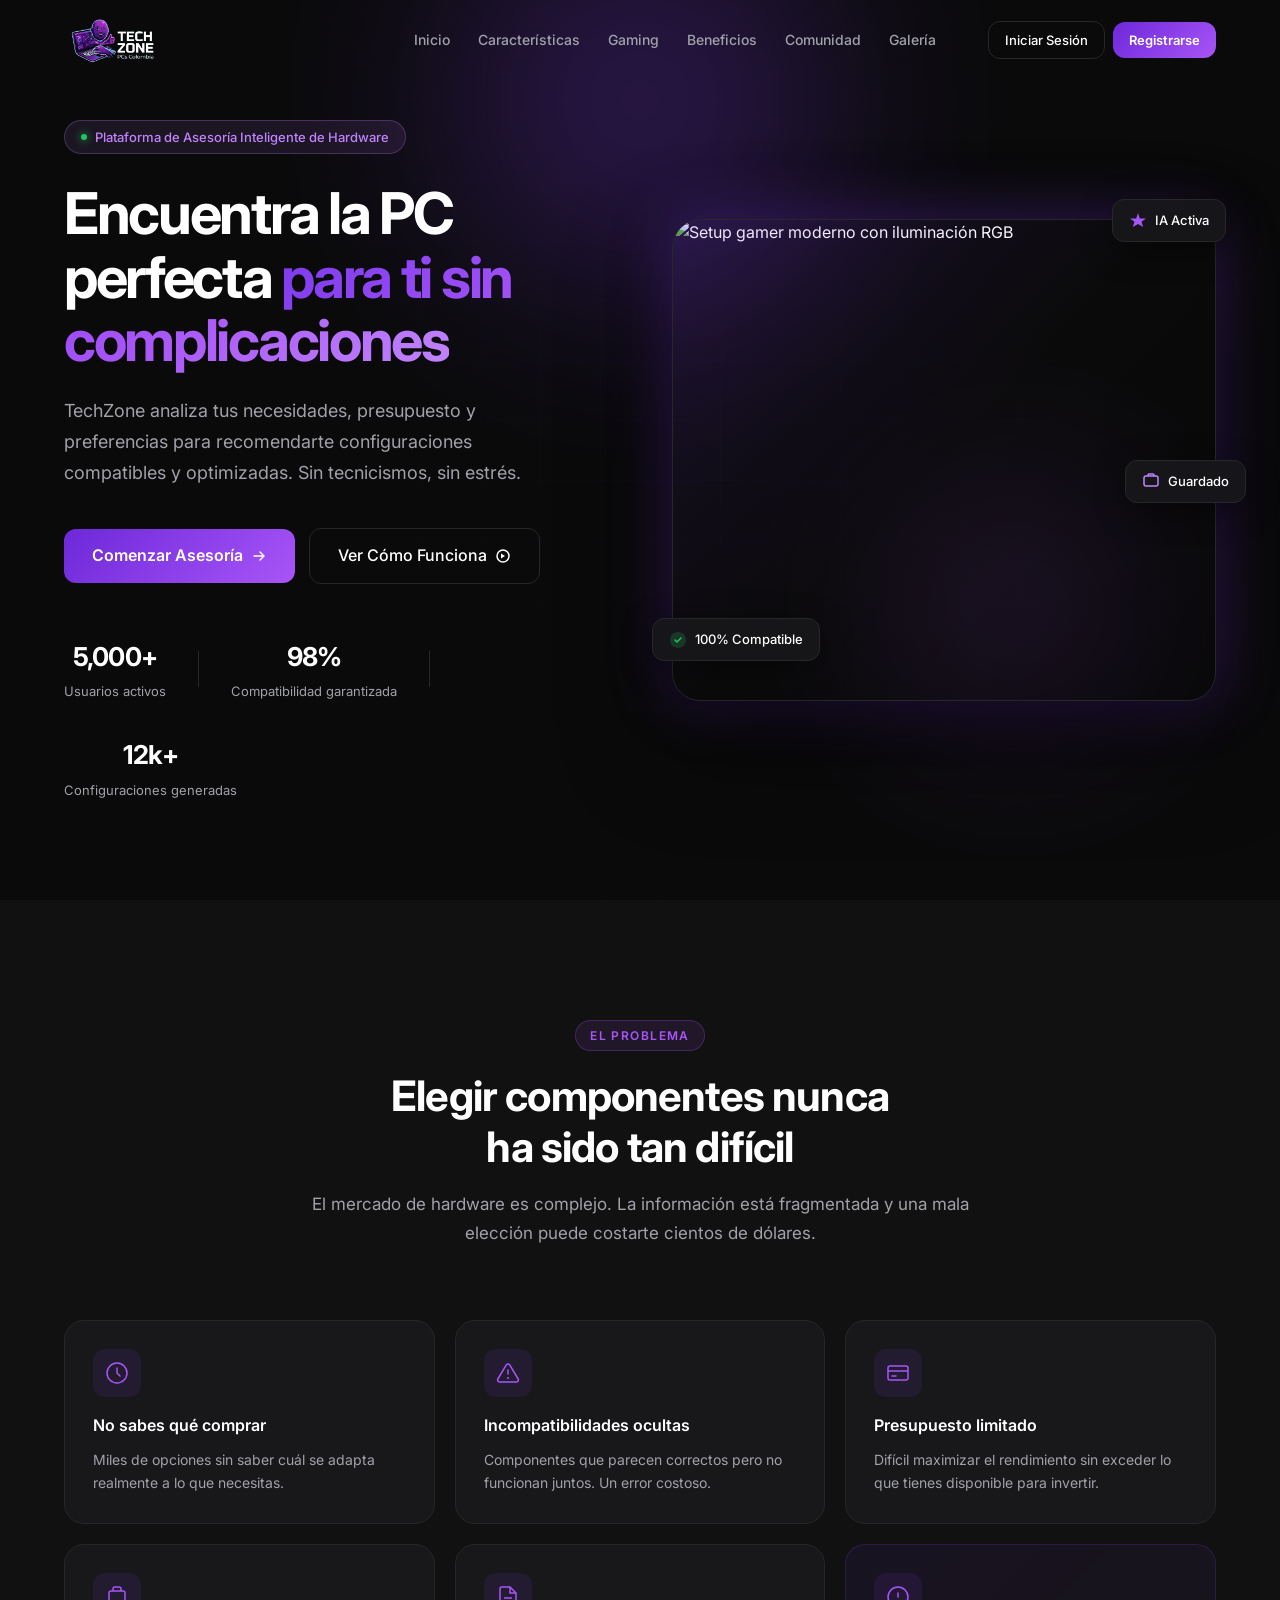
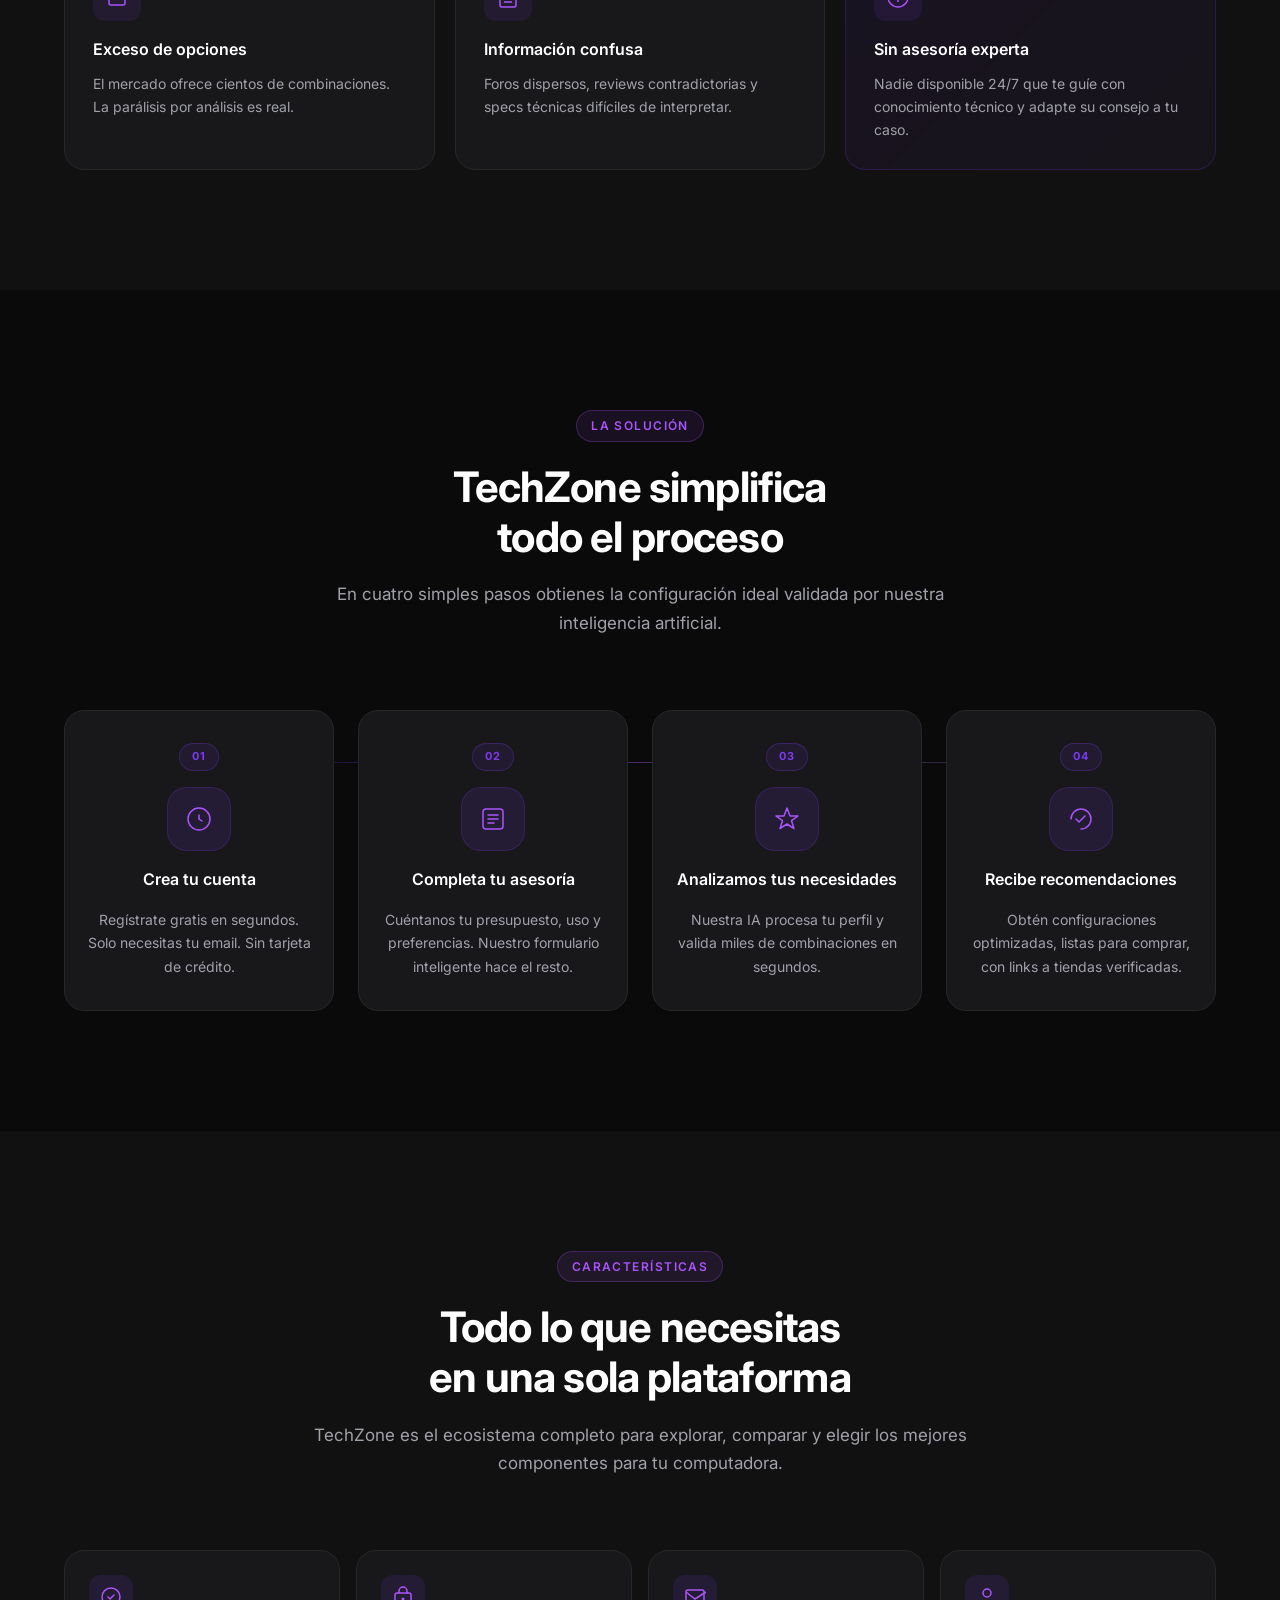
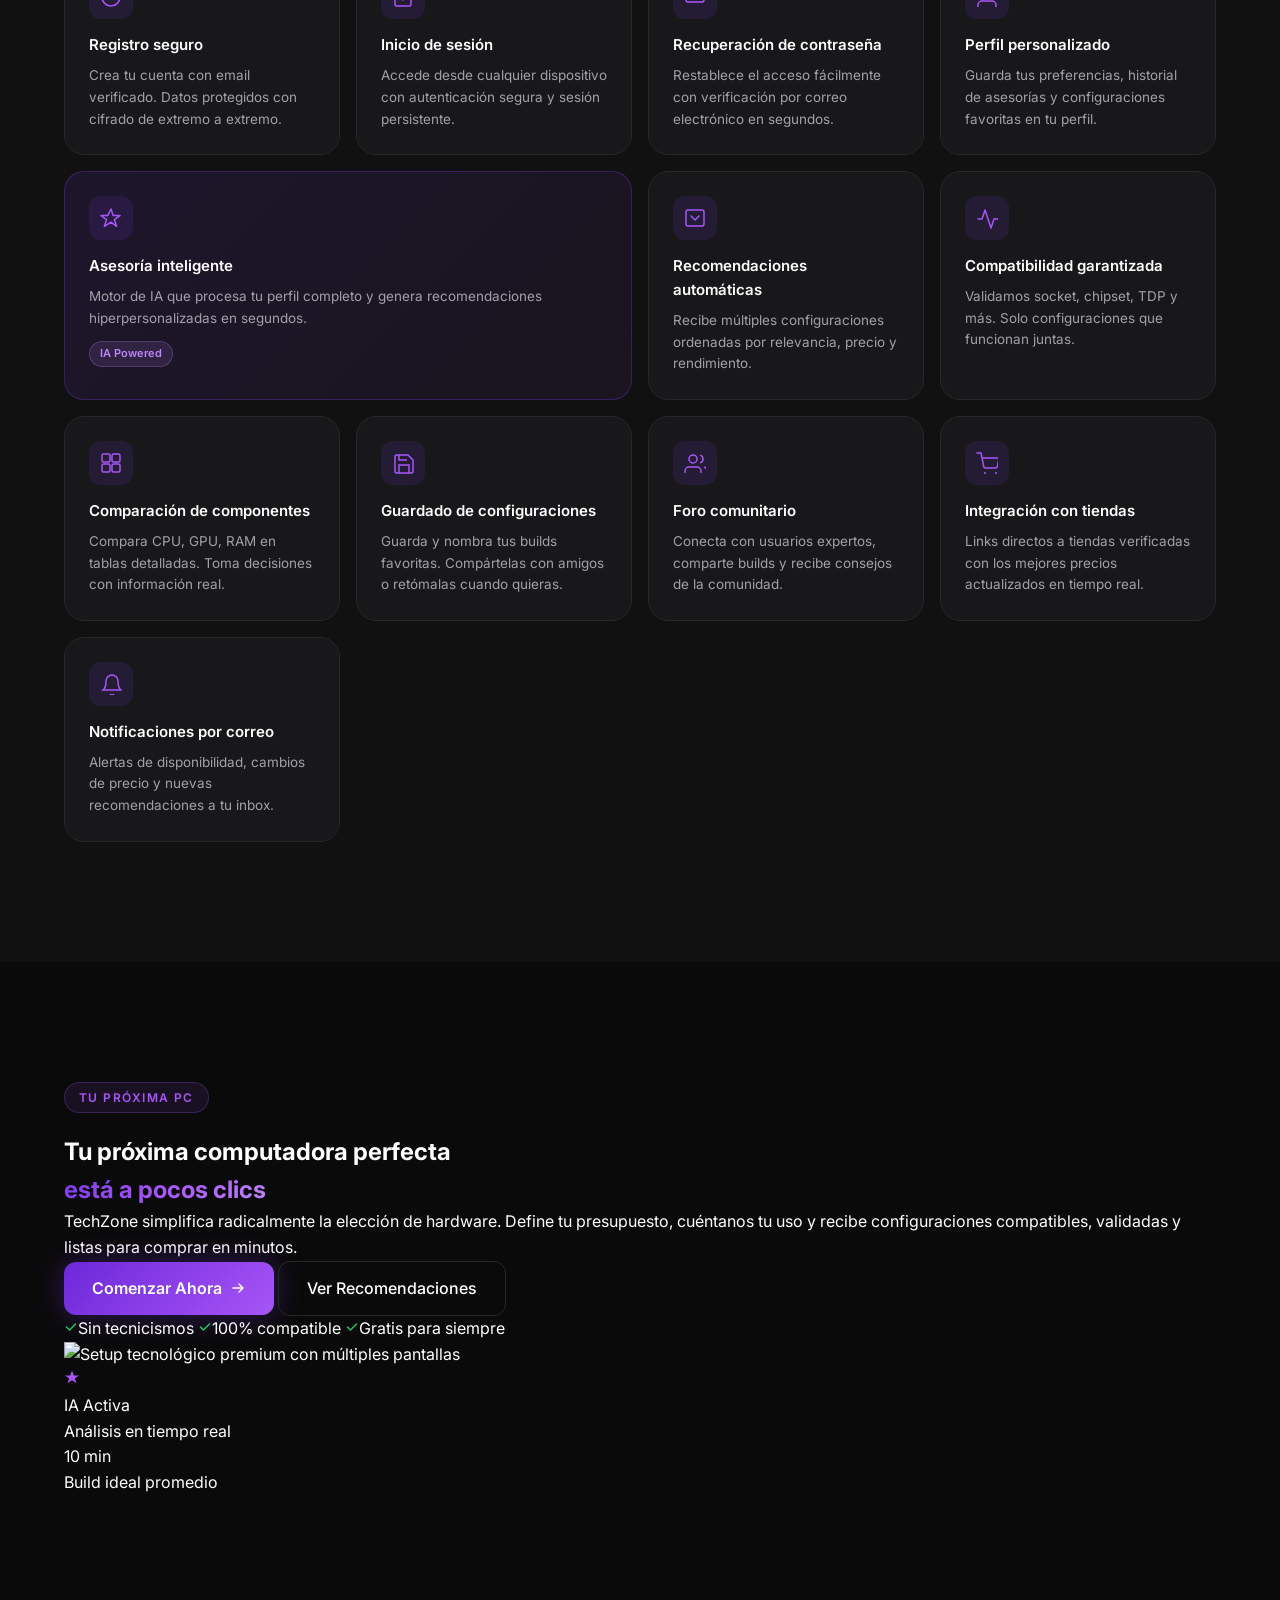
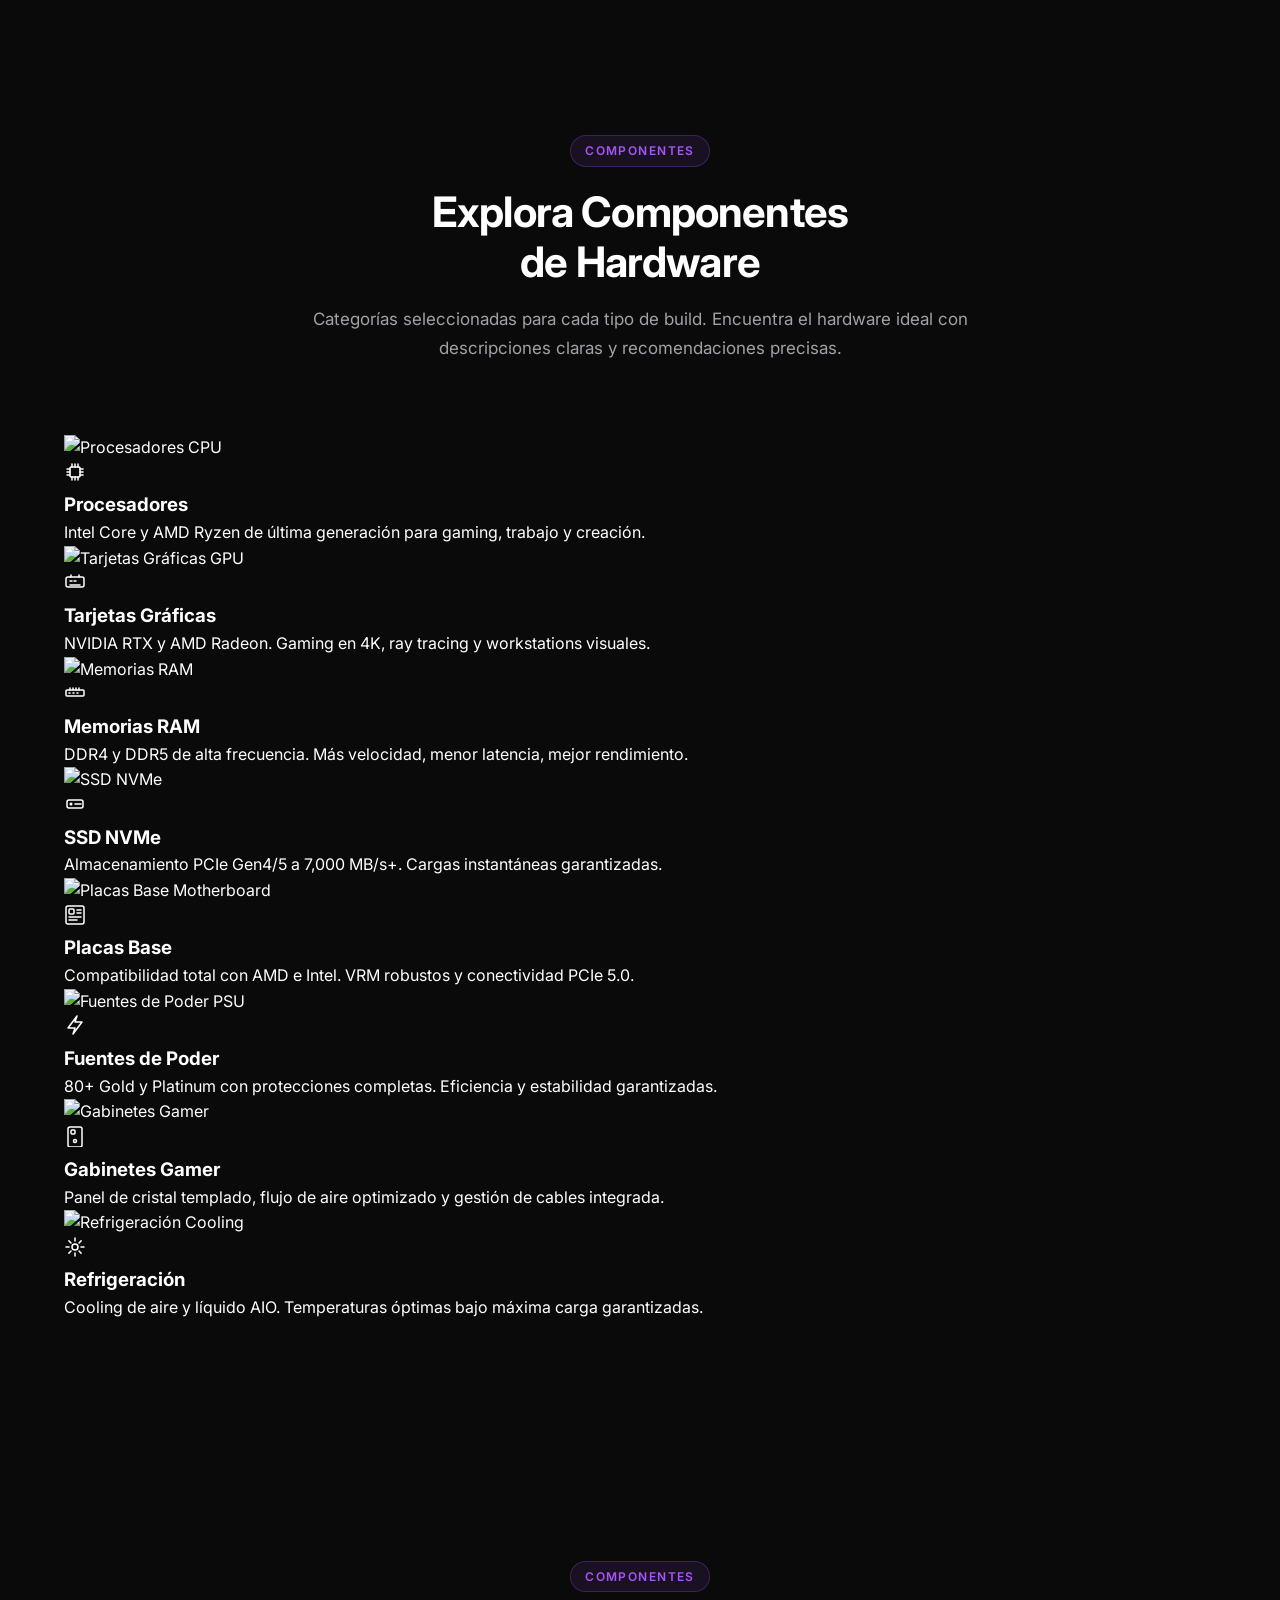
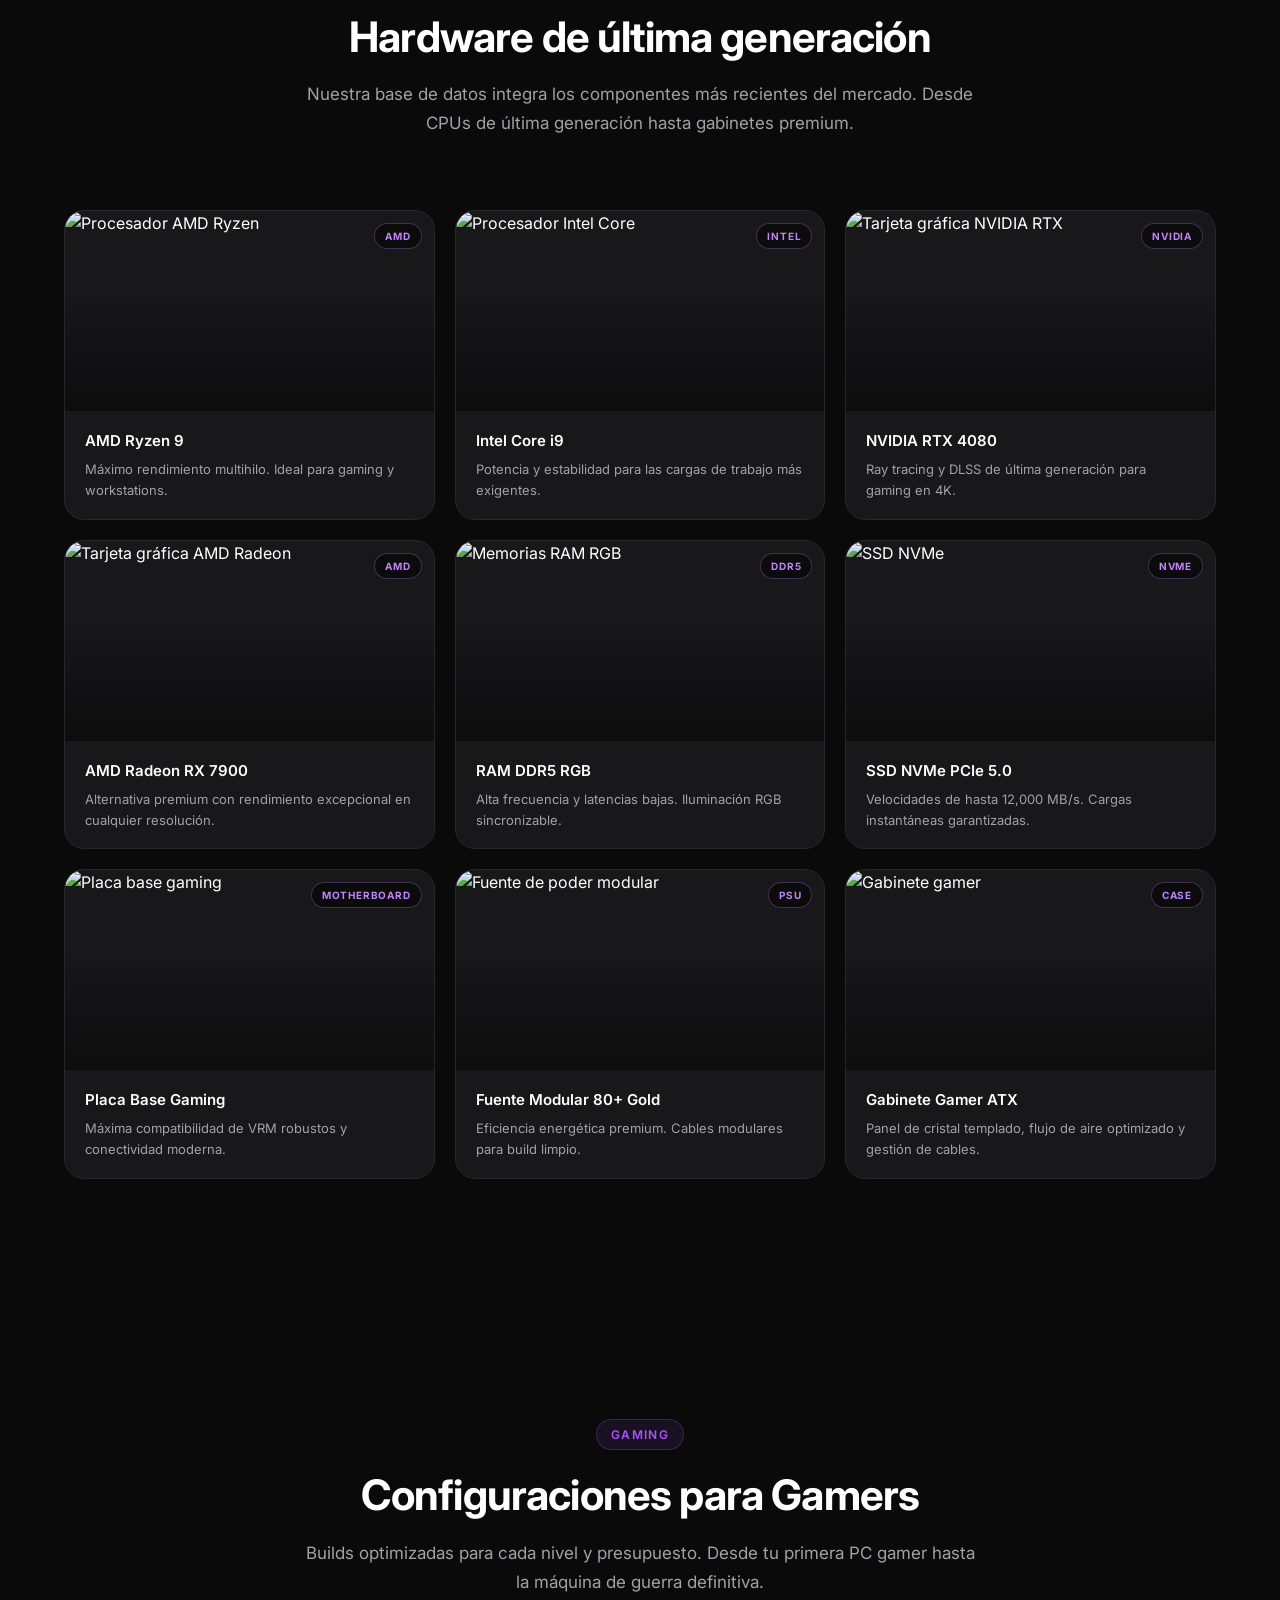
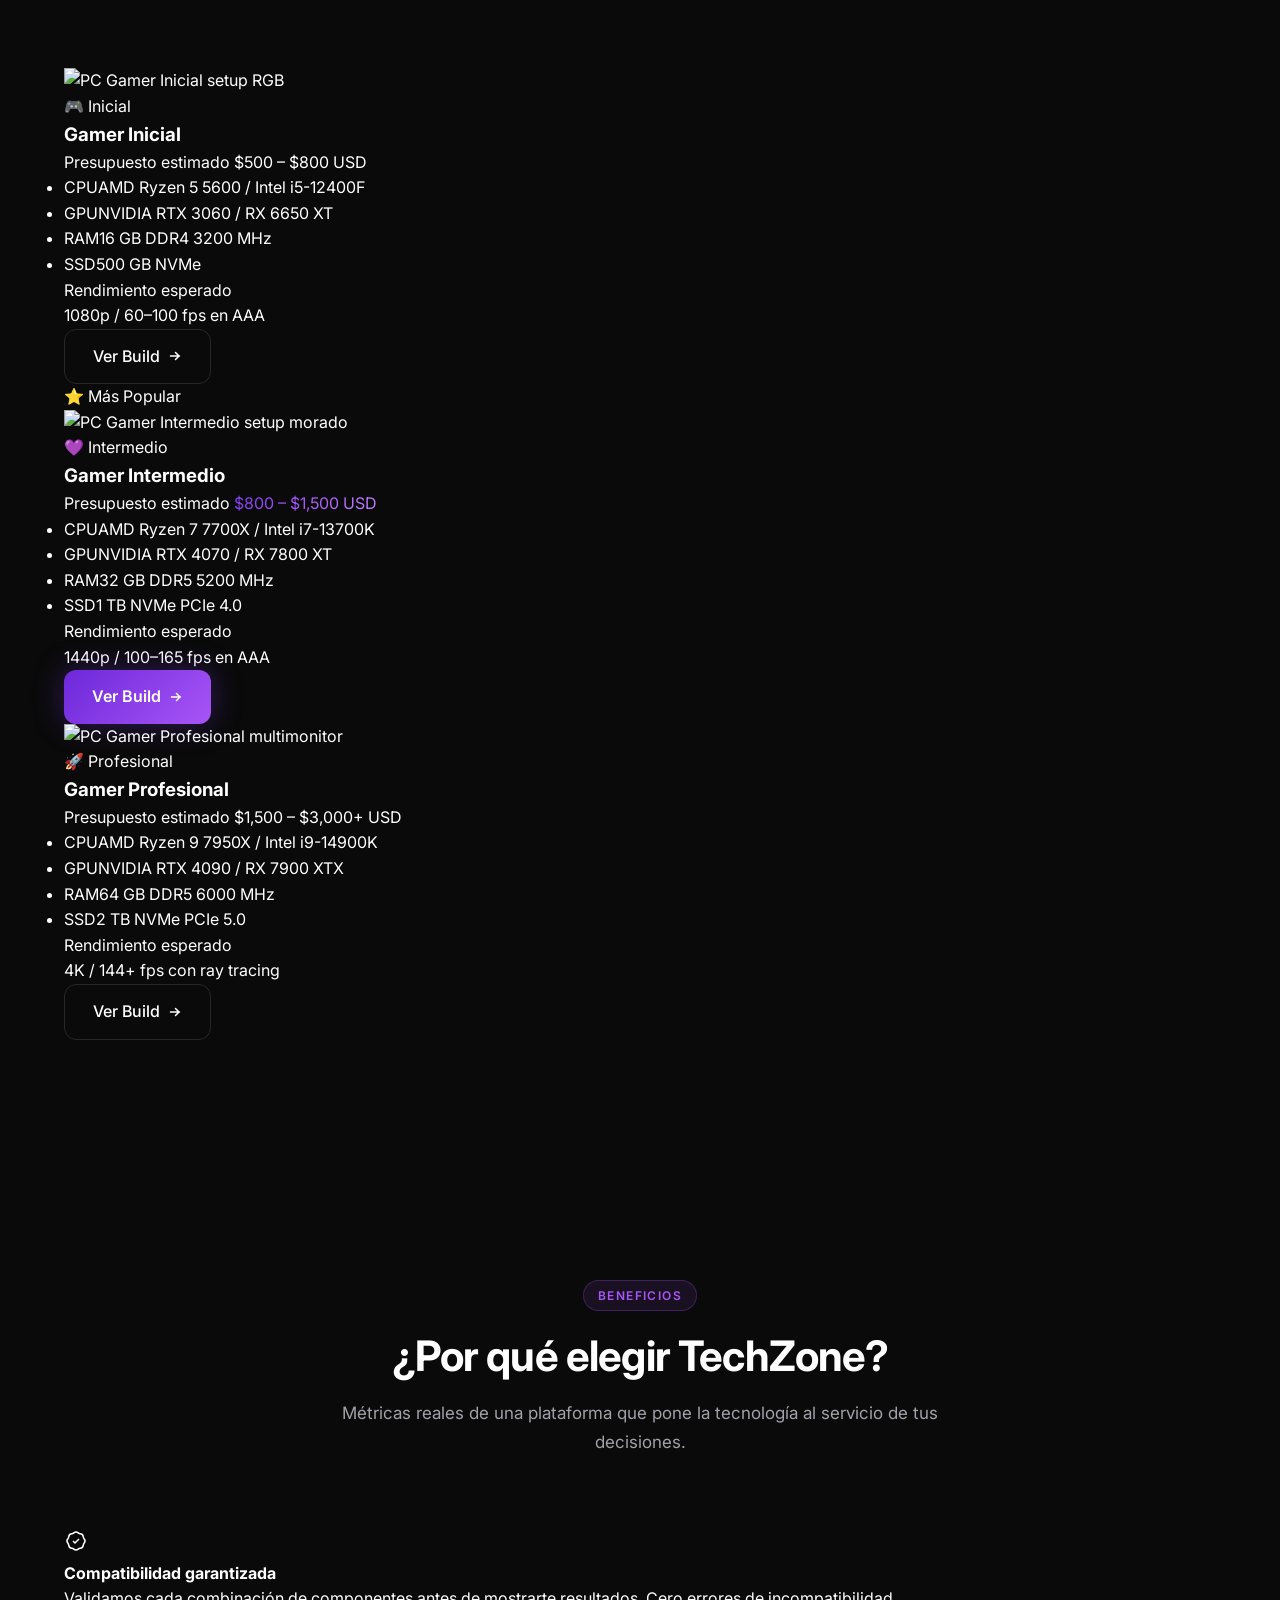
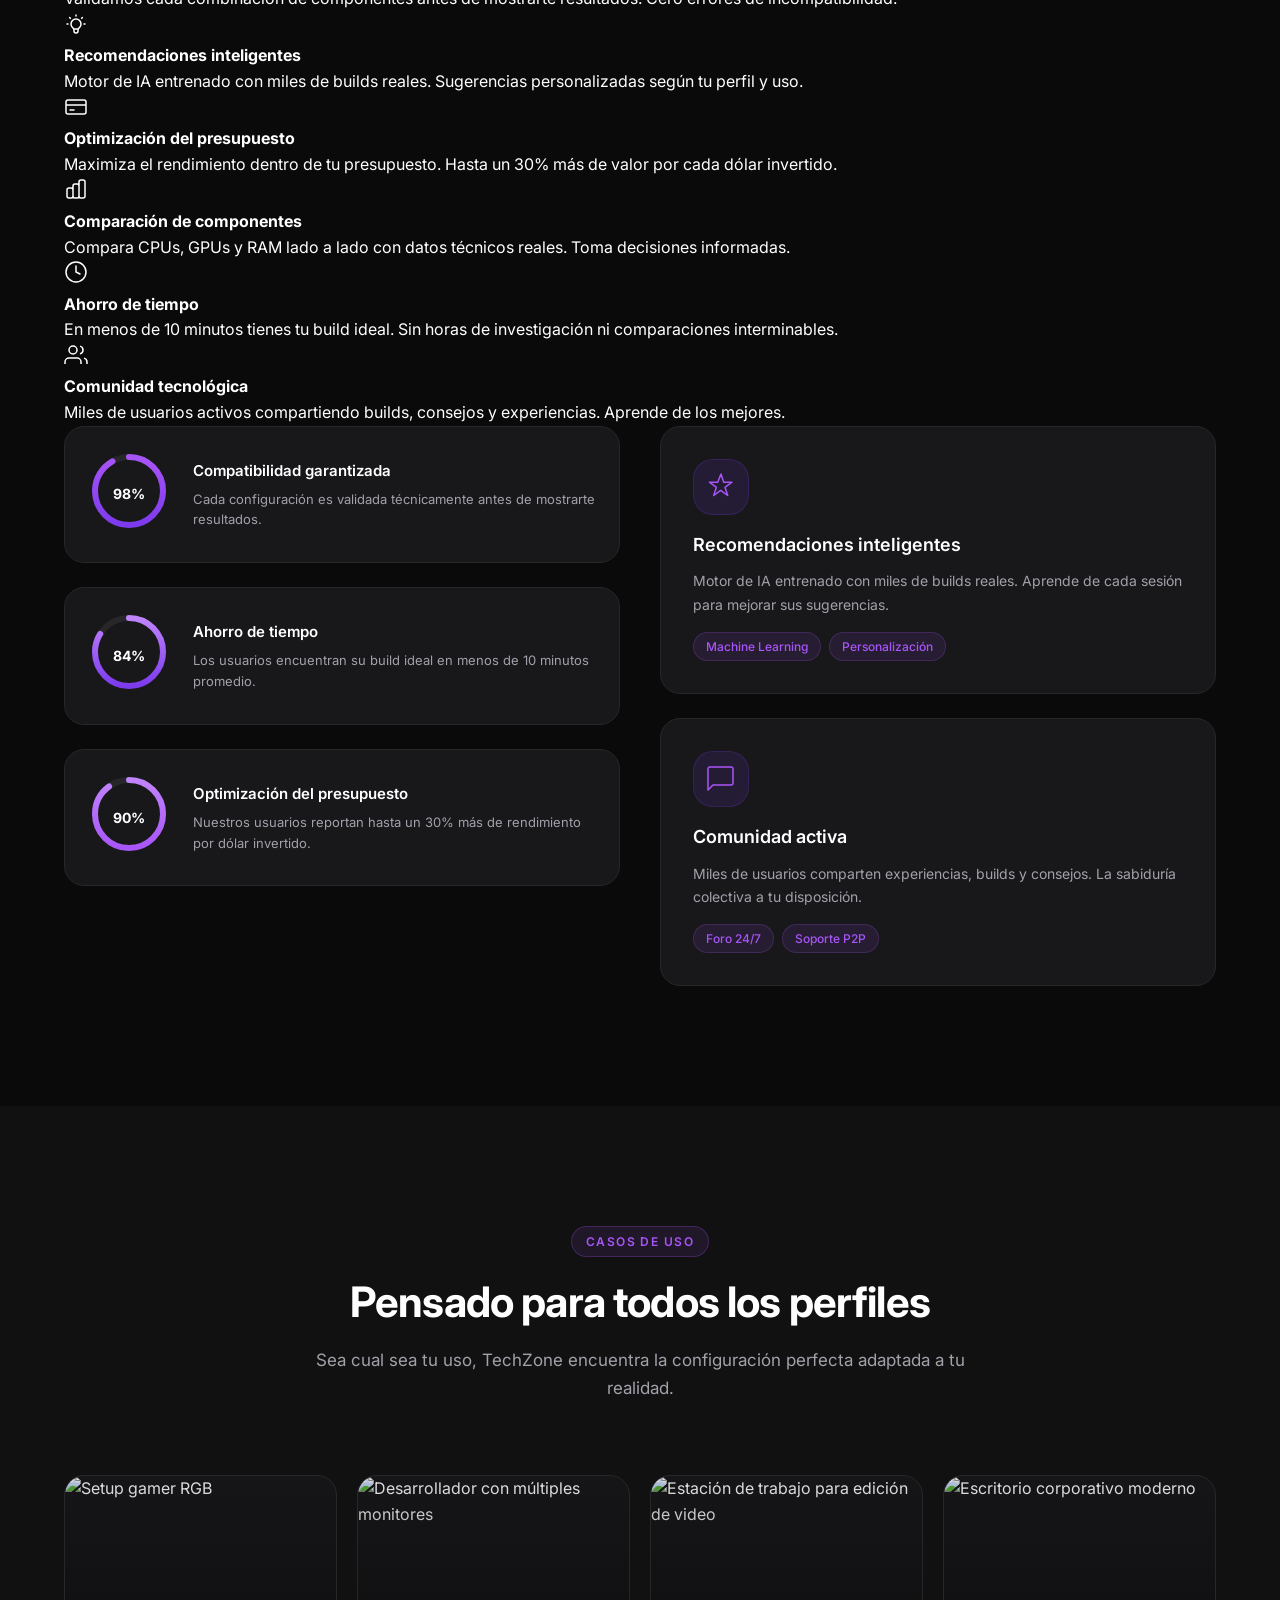
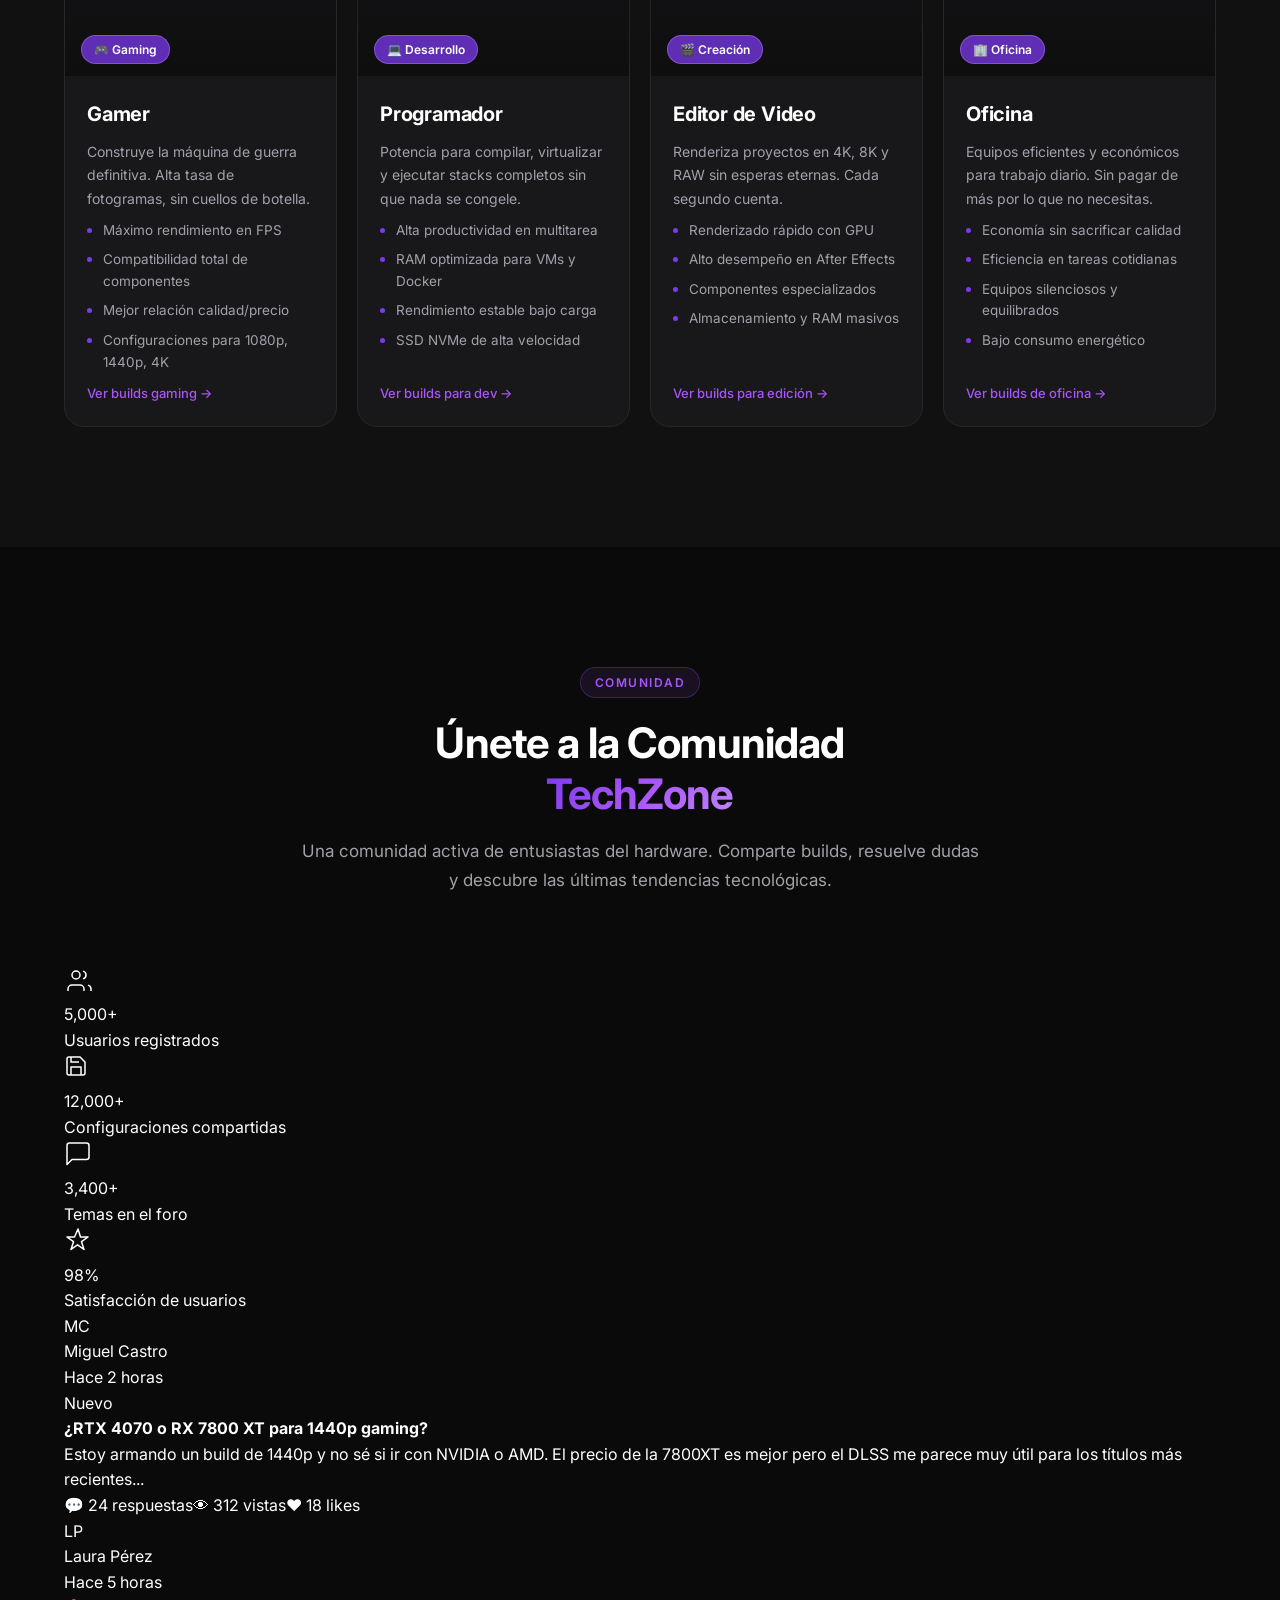
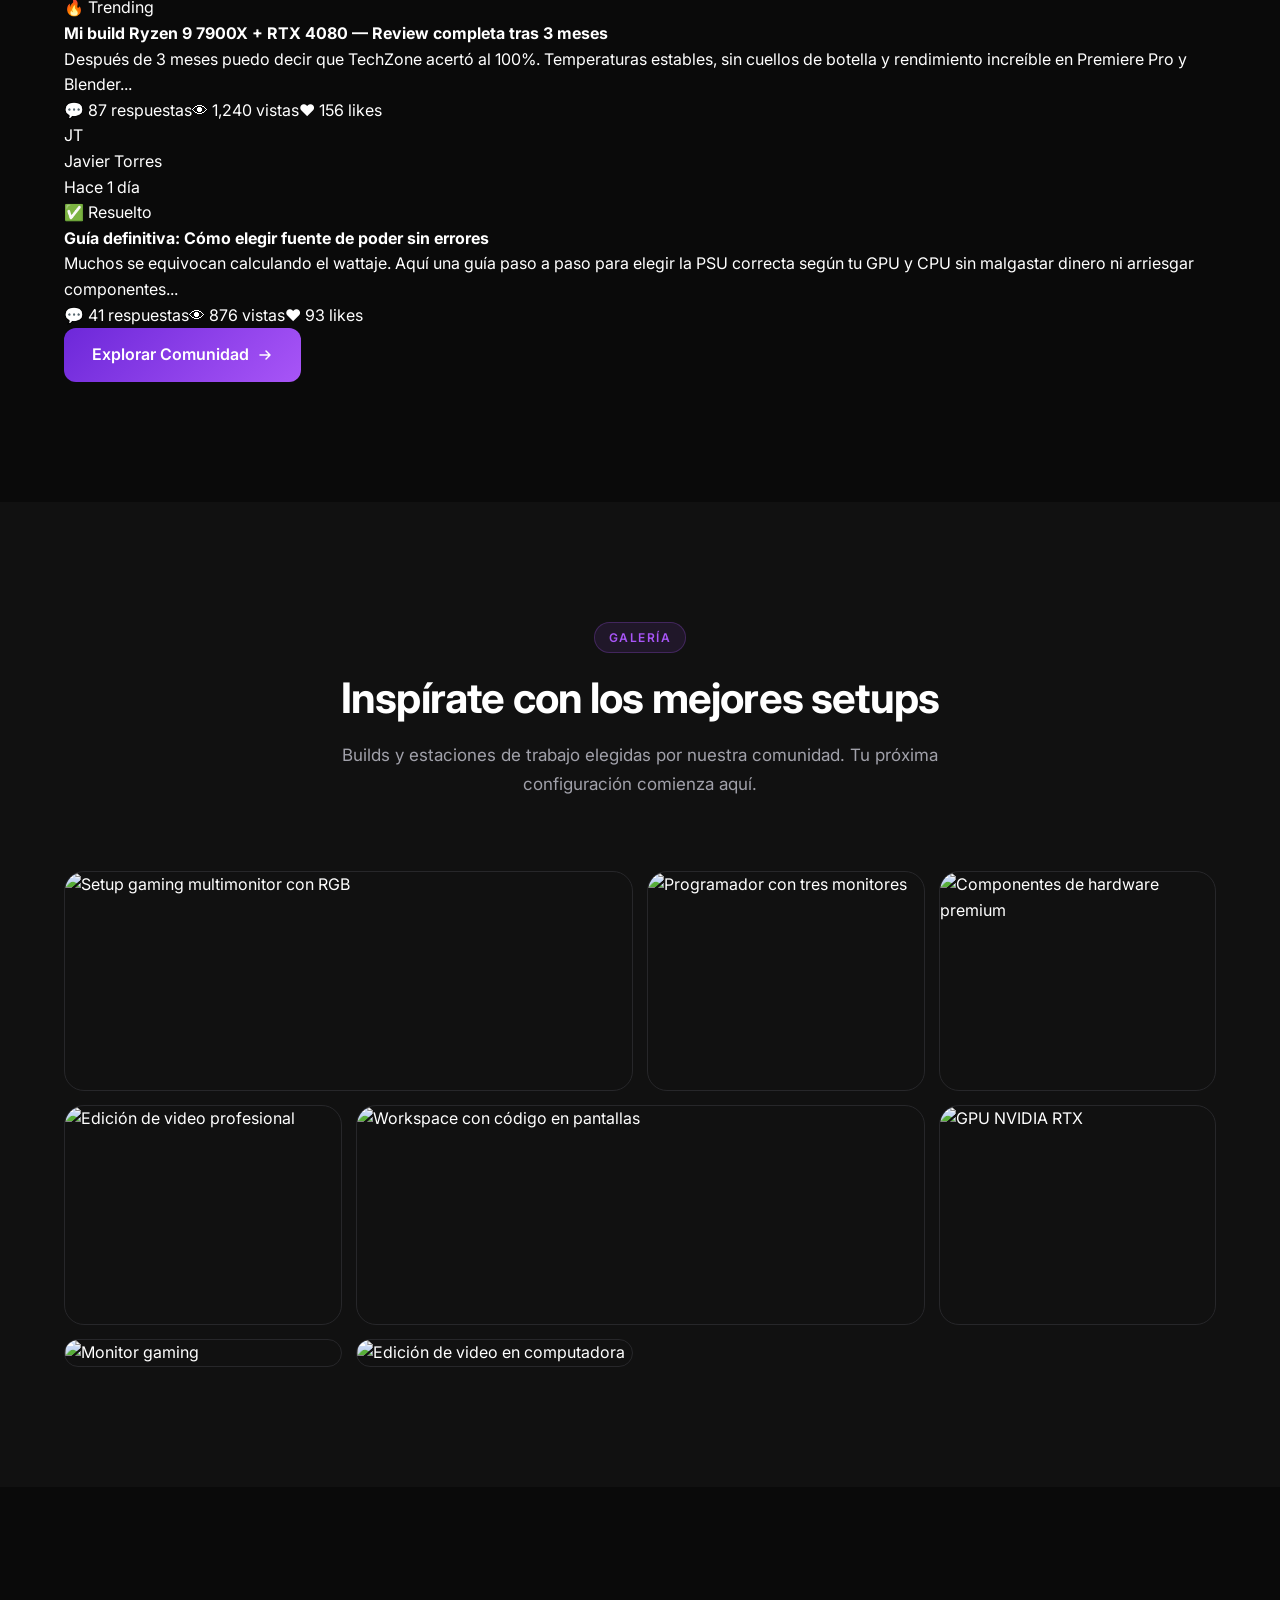
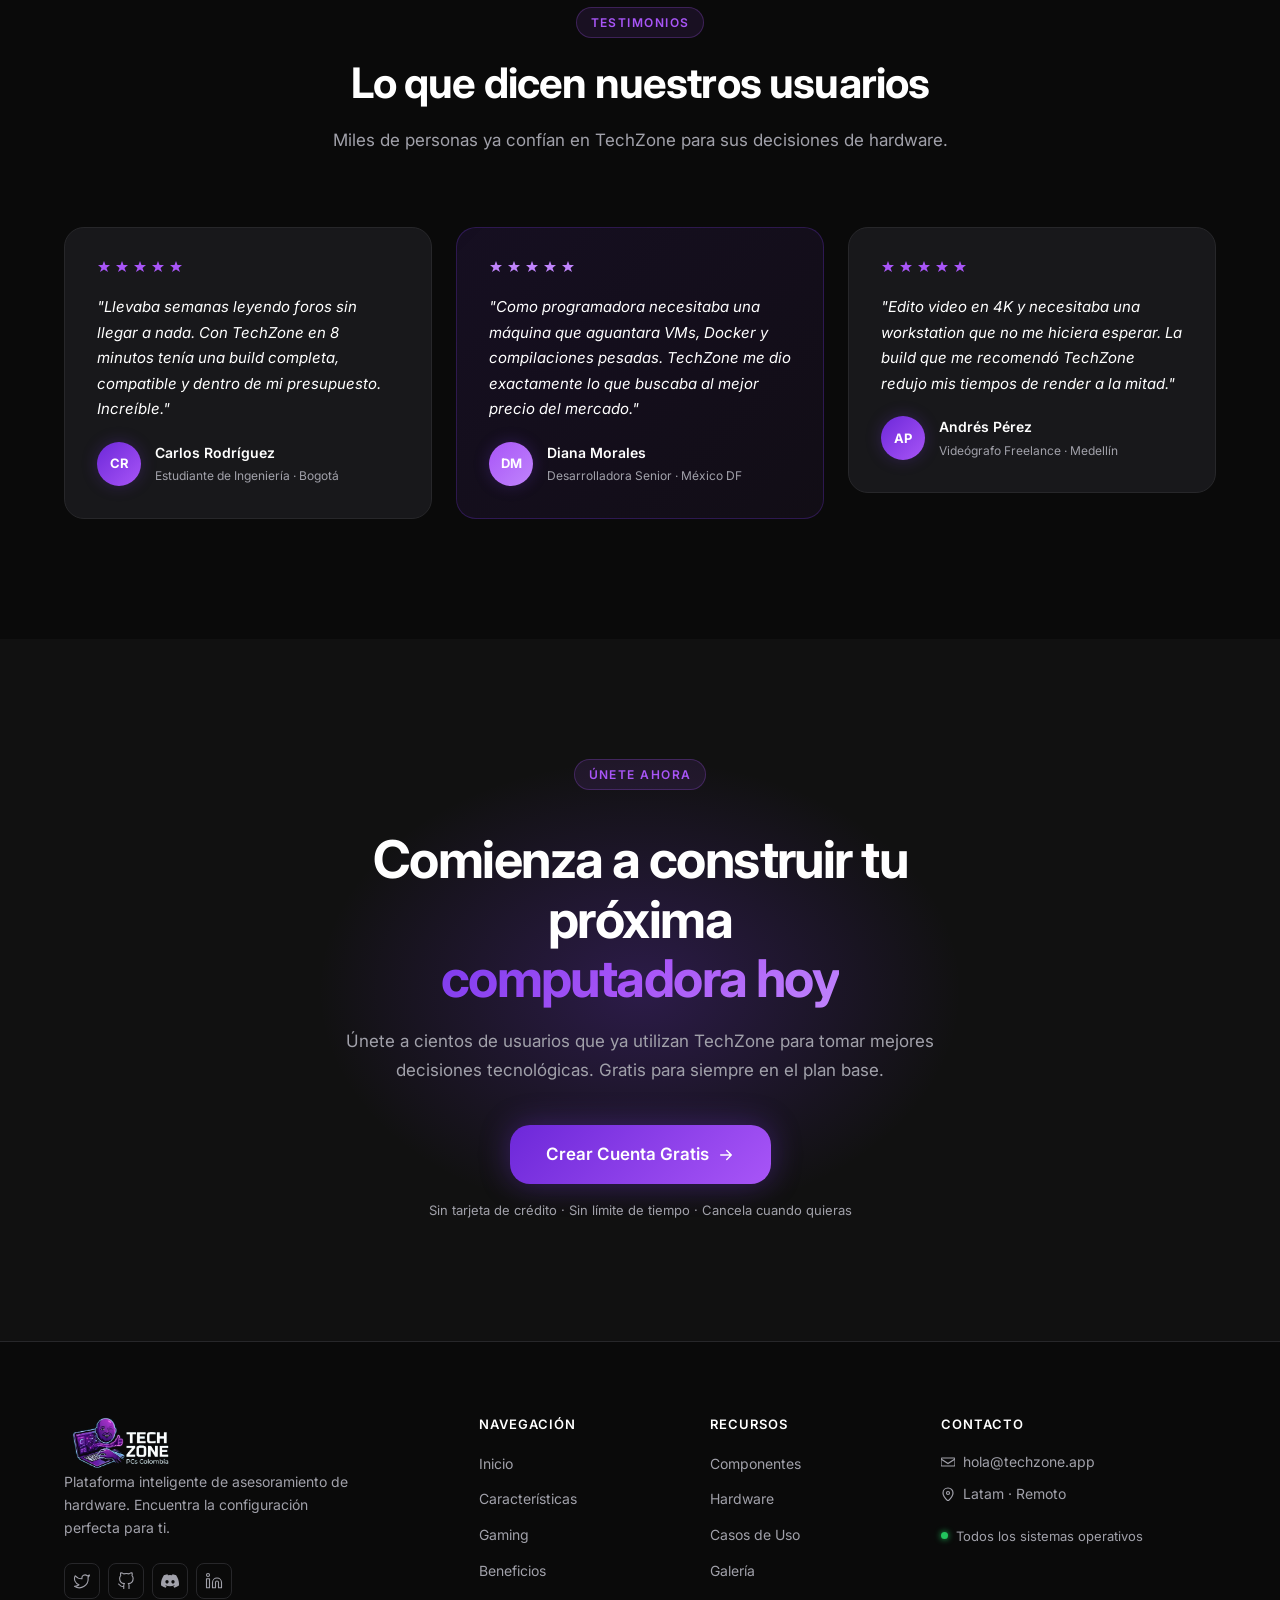
==== commit 099e7147: "elaboracion de navbar y hero" ====
--- a/techzone-landingpage-296a8c98959b467654b6f7828cbbc0213d63e346/Landing/index.html
+++ b/techzone-landingpage-296a8c98959b467654b6f7828cbbc0213d63e346/Landing/index.html
@@ -1,52 +1,66 @@
-<!DOCTYPE html>
+<!doctype html>
 <html lang="es">
-<head>
-  <meta charset="UTF-8" />
-  <meta name="viewport" content="width=device-width, initial-scale=1.0" />
-  <meta name="description" content="TechZone analiza tus necesidades, presupuesto y preferencias para recomendarte configuraciones de PC compatibles y optimizadas. Asesoría inteligente de hardware." />
-  <meta name="keywords" content="TechZone, configuración PC, asesoría hardware, componentes compatibles, recomendaciones hardware, computadora gaming" />
-  <meta property="og:title" content="TechZone — Encuentra la PC perfecta para ti" />
-  <meta property="og:description" content="Plataforma inteligente de asesoramiento de hardware. Recomendaciones compatibles según tu presupuesto y necesidades." />
-  <meta property="og:type" content="website" />
-  <meta property="og:image" content="img/logo-techzone.png" />
-  <title>TechZone — Encuentra la PC perfecta para ti</title>
-  <link rel="preconnect" href="https://fonts.googleapis.com" />
-  <link rel="preconnect" href="https://fonts.gstatic.com" crossorigin />
-  <link href="https://fonts.googleapis.com/css2?family=Inter:wght@400;500;600;700&display=swap" rel="stylesheet" />
-  <link rel="stylesheet" href="css/style.css" />
-</head>
-<body>
-
-  <!-- ════════════════════════════════════════════════
-       NAVBAR
-  ═════════════════════════════════════════════════ -->
-  <header class="navbar" id="navbar" role="banner">
-    <nav class="nav-container" aria-label="Navegación principal">
-      <a href="#inicio" class="nav-logo" aria-label="TechZone inicio">
-        <img src="img/logo-techzone.png" alt="TechZone — PCs Colombia" class="logo-img" />
-      </a>
-
-      <button class="nav-toggle" id="navToggle" aria-label="Abrir menú" aria-expanded="false" aria-controls="navLinks">
-        <span class="toggle-bar"></span>
-        <span class="toggle-bar"></span>
-        <span class="toggle-bar"></span>
-      </button>
-
-      <ul class="nav-links" id="navLinks" role="list">
-        <li><a href="#inicio"          class="nav-link">Inicio</a></li>
-        <li><a href="#caracteristicas" class="nav-link">Características</a></li>
-        <li><a href="#gaming"          class="nav-link">Gaming</a></li>
-        <li><a href="#beneficios"      class="nav-link">Beneficios</a></li>
-        <li><a href="#comunidad"       class="nav-link">Comunidad</a></li>
-        <li><a href="#galeria"         class="nav-link">Galería</a></li>
-      </ul>
-
-      <div class="nav-auth">
-        <a href="#" class="btn-secondary btn-sm">Iniciar Sesión</a>
-        <a href="#registro" class="btn-primary btn-sm">Registrarse</a>
-      </div>
-    </nav>
-  </header>
+  <head>
+    <meta charset="UTF-8" />
+    <meta name="viewport" content="width=device-width, initial-scale=1.0" />
+    <meta
+      name="description"
+      content="TechZone analiza tus necesidades, presupuesto y preferencias para recomendarte configuraciones de PC compatibles y optimizadas. Asesoría inteligente de hardware."
+    />
+    <meta
+      name="keywords"
+      content="TechZone, configuración PC, asesoría hardware, componentes compatibles, recomendaciones hardware, computadora gaming"
+    />
+    <meta
+      property="og:title"
+      content="TechZone — Encuentra la PC perfecta para ti"
+    />
+    <meta
+      property="og:description"
+      content="Plataforma inteligente de asesoramiento de hardware. Recomendaciones compatibles según tu presupuesto y necesidades."
+    />
+    <meta property="og:type" content="website" />
+    <meta property="og:image" content="img/logo-techzone.png" />
+    <title>TechZone — Encuentra la PC perfecta para ti</title>
+    <link rel="preconnect" href="https://fonts.googleapis.com" />
+    <link rel="preconnect" href="https://fonts.gstatic.com" crossorigin />
+    <link
+      href="https://fonts.googleapis.com/css2?family=Inter:wght@400;500;600;700&display=swap"
+      rel="stylesheet"
+    />
+    <link rel="stylesheet" href="css/style.css" />
+  </head>
+
+ <!-- ════════════════════════════════════════════════
+NAVBAR
+═════════════════════════════════════════════════ -->
+<header class="navbar" id="navbar" role="banner">
+<nav class="nav-container" aria-label="Navegación principal">
+<a href="#inicio" class="nav-logo" aria-label="TechZone inicio">
+<img src="img/logo-techzone.png" alt="TechZone — PCs Colombia" class="logo-img" />
+</a>
+
+<button class="nav-toggle" id="navToggle" aria-label="Abrir menú" aria-expanded="false" aria-controls="navLinks">
+<span class="toggle-bar"></span>
+<span class="toggle-bar"></span>
+<span class="toggle-bar"></span>
+</button>
+
+<ul class="nav-links" id="navLinks" role="list">
+<li><a href="#inicio" class="nav-link">Inicio</a></li>
+<li><a href="#caracteristicas" class="nav-link">Características</a></li>
+<li><a href="#gaming" class="nav-link">Gaming</a></li>
+<li><a href="#beneficios" class="nav-link">Beneficios</a></li>
+<li><a href="#comunidad" class="nav-link">Comunidad</a></li>
+<li><a href="#galeria" class="nav-link">Galería</a></li>
+</ul>
+
+<div class="nav-auth">
+<a href="#" class="btn-secondary btn-sm">Iniciar Sesión</a>
+<a href="#registro" class="btn-primary btn-sm">Registrarse</a>
+</div>
+</nav>
+</header>
 
   <main>
 
--- a/techzone-landingpage-296a8c98959b467654b6f7828cbbc0213d63e346/Landing/css/style.css
+++ b/techzone-landingpage-296a8c98959b467654b6f7828cbbc0213d63e346/Landing/css/style.css
@@ -1,50 +1,42 @@
 /* ═══════════════════════════════════════════════════════
    TECHZONE — LANDING PAGE CSS
    Theme: Premium Purple Dark
-════════════════════════════════════════════════════════ */
+   ════════════════════════════════════════════════════════ */
 
 /* ─── RESET & BASE ─────────────────────────────────── */
-*,
-*::before,
-*::after {
+*, *::before, *::after {
   box-sizing: border-box;
   margin: 0;
   padding: 0;
 }
 
 :root {
-  --primary:        #7C3AED;
-  --primary-hover:  #6D28D9;
-  --secondary:      #A855F7;
-  --accent:         #C084FC;
-  --bg:             #0A0A0A;
-  --surface:        #111111;
-  --card:           #18181B;
-  --border:         #27272A;
-  --text:           #FFFFFF;
+  --primary: #7C3AED;
+  --primary-hover: #6D28D9;
+  --secondary: #A855F7;
+  --accent: #C084FC;
+  --bg: #0A0A0A;
+  --surface: #111111;
+  --card: #18181B;
+  --border: #27272A;
+  --text: #FFFFFF;
   --text-secondary: #A1A1AA;
-  --success:        #22C55E;
-
-  --glow:           0 0 30px rgba(124, 58, 237, .35);
-  --glow-lg:        0 0 60px rgba(124, 58, 237, .4);
-  --glow-sm:        0 0 16px rgba(124, 58, 237, .25);
-
-  --gradient-hero:  linear-gradient(135deg, #7C3AED 0%, #A855F7 50%, #C084FC 100%);
-  --gradient-btn:   linear-gradient(135deg, #6D28D9 0%, #A855F7 100%);
-  --gradient-card:  linear-gradient(135deg, rgba(124,58,237,.08) 0%, rgba(168,85,247,.04) 100%);
-
-  --radius-sm:      8px;
-  --radius:         12px;
-  --radius-lg:      20px;
-  --radius-xl:      28px;
-
-  --transition:     0.2s cubic-bezier(.4,0,.2,1);
-  --transition-md:  0.35s cubic-bezier(.4,0,.2,1);
-
-  --font:           'Inter', sans-serif;
-
-  --max-w:          1200px;
-  --section-pad:    120px;
+  --success: #22C55E;
+  --glow: 0 0 30px rgba(124, 58, 237, .35);
+  --glow-lg: 0 0 60px rgba(124, 58, 237, .4);
+  --glow-sm: 0 0 16px rgba(124, 58, 237, .25);
+  --gradient-hero: linear-gradient(135deg, #7C3AED 0%, #A855F7 50%, #C084FC 100%);
+  --gradient-btn: linear-gradient(135deg, #6D28D9 0%, #A855F7 100%);
+  --gradient-card: linear-gradient(135deg, rgba(124,58,237,.08) 0%, rgba(168,85,247,.04) 100%);
+  --radius-sm: 8px;
+  --radius: 12px;
+  --radius-lg: 20px;
+  --radius-xl: 28px;
+  --transition: 0.2s cubic-bezier(.4,0,.2,1);
+  --transition-md: 0.35s cubic-bezier(.4,0,.2,1);
+  --font: 'Inter', sans-serif;
+  --max-w: 1200px;
+  --section-pad: 120px;
 }
 
 html {
@@ -143,7 +135,9 @@
   box-shadow: var(--glow);
 }
 
-.btn-primary:active { transform: translateY(0); }
+.btn-primary:active {
+  transform: translateY(0);
+}
 
 .btn-secondary {
   display: inline-flex;
@@ -187,7 +181,7 @@
 
 @keyframes glowPulse {
   0%, 100% { box-shadow: 0 0 20px rgba(124,58,237,.35); }
-  50%       { box-shadow: 0 0 50px rgba(124,58,237,.55), 0 0 80px rgba(168,85,247,.2); }
+  50% { box-shadow: 0 0 50px rgba(124,58,237,.55), 0 0 80px rgba(168,85,247,.2); }
 }
 
 /* ─── ANIMATIONS ───────────────────────────────────── */
@@ -204,7 +198,7 @@
 
 /* ═══════════════════════════════════════════════════════
    NAVBAR
-════════════════════════════════════════════════════════ */
+   ════════════════════════════════════════════════════════ */
 .navbar {
   position: fixed;
   top: 0;
@@ -326,7 +320,7 @@
 
 /* ═══════════════════════════════════════════════════════
    HERO — SPLIT LAYOUT
-════════════════════════════════════════════════════════ */
+   ════════════════════════════════════════════════════════ */
 .hero {
   min-height: 100vh;
   display: flex;
@@ -374,15 +368,13 @@
 
 @keyframes floatGlow {
   0%, 100% { transform: translateX(-50%) translateY(0); }
-  50%       { transform: translateX(-50%) translateY(-30px); }
+  50% { transform: translateX(-50%) translateY(-30px); }
 }
 
 .hero-grid {
   position: absolute;
   inset: 0;
-  background-image:
-    linear-gradient(rgba(124,58,237,.06) 1px, transparent 1px),
-    linear-gradient(90deg, rgba(124,58,237,.06) 1px, transparent 1px);
+  background-image: linear-gradient(rgba(124,58,237,.06) 1px, transparent 1px), linear-gradient(90deg, rgba(124,58,237,.06) 1px, transparent 1px);
   background-size: 60px 60px;
   mask-image: radial-gradient(ellipse at center, rgba(0,0,0,.6) 0%, transparent 75%);
   -webkit-mask-image: radial-gradient(ellipse at center, rgba(0,0,0,.6) 0%, transparent 75%);
@@ -427,7 +419,7 @@
 
 @keyframes pulse {
   0%, 100% { opacity: 1; }
-  50%       { opacity: .5; }
+  50% { opacity: .5; }
 }
 
 .hero-title {
@@ -515,12 +507,7 @@
 .hero-img-overlay {
   position: absolute;
   inset: 0;
-  background: linear-gradient(
-    135deg,
-    rgba(124,58,237,.15) 0%,
-    transparent 50%,
-    rgba(0,0,0,.3) 100%
-  );
+  background: linear-gradient(135deg, rgba(124,58,237,.15) 0%, transparent 50%, rgba(0,0,0,.3) 100%);
   pointer-events: none;
 }
 
@@ -543,40 +530,17 @@
   white-space: nowrap;
 }
 
-.float-card-1 {
-  top: -20px;
-  right: -10px;
-  animation: floatCard1 5s ease-in-out infinite;
-}
-
-.float-card-2 {
-  bottom: 40px;
-  left: -20px;
-  animation: floatCard2 6s ease-in-out infinite;
-}
-
-.float-card-3 {
-  top: 50%;
-  right: -30px;
-  animation: floatCard3 7s ease-in-out infinite;
-}
-
-@keyframes floatCard1 {
-  0%, 100% { transform: translateY(0); }
-  50%       { transform: translateY(-10px); }
-}
-@keyframes floatCard2 {
-  0%, 100% { transform: translateY(0); }
-  50%       { transform: translateY(8px); }
-}
-@keyframes floatCard3 {
-  0%, 100% { transform: translateY(-50%); }
-  50%       { transform: translateY(calc(-50% - 12px)); }
-}
+.float-card-1 { top: -20px; right: -10px; animation: floatCard1 5s ease-in-out infinite; }
+.float-card-2 { bottom: 40px; left: -20px; animation: floatCard2 6s ease-in-out infinite; }
+.float-card-3 { top: 50%; right: -30px; animation: floatCard3 7s ease-in-out infinite; }
+
+@keyframes floatCard1 { 0%, 100% { transform: translateY(0); } 50% { transform: translateY(-10px); } }
+@keyframes floatCard2 { 0%, 100% { transform: translateY(0); } 50% { transform: translateY(8px); } }
+@keyframes floatCard3 { 0%, 100% { transform: translateY(-50%); } 50% { transform: translateY(calc(-50% - 12px)); } }
 
 /* ═══════════════════════════════════════════════════════
    PROBLEMA
-════════════════════════════════════════════════════════ */
+   ════════════════════════════════════════════════════════ */
 .problema {
   background: var(--surface);
 }
@@ -640,7 +604,7 @@
 
 /* ═══════════════════════════════════════════════════════
    SOLUCIÓN
-════════════════════════════════════════════════════════ */
+   ════════════════════════════════════════════════════════ */
 .solucion {
   overflow: hidden;
 }
@@ -729,8 +693,8 @@
 }
 
 /* ═══════════════════════════════════════════════════════
-   CARACTERÍSTICAS (con imagen de fondo por tarjeta)
-════════════════════════════════════════════════════════ */
+   CARACTERÍSTICAS
+   ════════════════════════════════════════════════════════ */
 .caracteristicas {
   background: var(--surface);
 }
@@ -771,7 +735,9 @@
   transition: opacity var(--transition-md);
 }
 
-.feature-card:hover .feature-bg-img { opacity: 0.18; }
+.feature-card:hover .feature-bg-img {
+  opacity: 0.18;
+}
 
 .feature-card:hover {
   border-color: rgba(124,58,237,.35);
@@ -779,7 +745,9 @@
   box-shadow: 0 16px 40px rgba(0,0,0,.3), var(--glow-sm);
 }
 
-.feature-card:hover::before { opacity: 1; }
+.feature-card:hover::before {
+  opacity: 1;
+}
 
 .feature-card-featured {
   border-color: rgba(124,58,237,.3);
@@ -841,7 +809,7 @@
 
 /* ═══════════════════════════════════════════════════════
    BENEFICIOS
-════════════════════════════════════════════════════════ */
+   ════════════════════════════════════════════════════════ */
 .beneficios {
   overflow: hidden;
 }
@@ -890,7 +858,9 @@
   color: var(--text);
 }
 
-.metric-info { flex: 1; }
+.metric-info {
+  flex: 1;
+}
 
 .metric-title {
   font-size: 15px;
@@ -970,7 +940,7 @@
 
 /* ═══════════════════════════════════════════════════════
    HARDWARE COMPONENTS
-════════════════════════════════════════════════════════ */
+   ════════════════════════════════════════════════════════ */
 .hardware {
   overflow: hidden;
 }
@@ -1017,11 +987,7 @@
 .hw-img-overlay {
   position: absolute;
   inset: 0;
-  background: linear-gradient(
-    180deg,
-    transparent 40%,
-    rgba(10,10,10,.8) 100%
-  );
+  background: linear-gradient(180deg, transparent 40%, rgba(10,10,10,.8) 100%);
 }
 
 .hw-brand-badge {
@@ -1058,8 +1024,8 @@
 }
 
 /* ═══════════════════════════════════════════════════════
-   CASOS DE USO (con imagen)
-════════════════════════════════════════════════════════ */
+   CASOS DE USO
+   ════════════════════════════════════════════════════════ */
 .casos-uso {
   background: var(--surface);
 }
@@ -1087,12 +1053,11 @@
   box-shadow: 0 28px 56px rgba(0,0,0,.4), var(--glow-sm);
 }
 
-.use-case-gamer:hover  { border-color: rgba(124,58,237,.5); }
-.use-case-dev:hover    { border-color: rgba(168,85,247,.5); }
+.use-case-gamer:hover { border-color: rgba(124,58,237,.5); }
+.use-case-dev:hover { border-color: rgba(168,85,247,.5); }
 .use-case-editor:hover { border-color: rgba(192,132,252,.5); }
 .use-case-office:hover { border-color: rgba(34,197,94,.4); }
 
-/* use-case image header */
 .uc-img-wrap {
   position: relative;
   height: 200px;
@@ -1115,11 +1080,7 @@
 .uc-img-overlay {
   position: absolute;
   inset: 0;
-  background: linear-gradient(
-    180deg,
-    rgba(0,0,0,.1) 0%,
-    rgba(10,10,10,.7) 100%
-  );
+  background: linear-gradient(180deg, rgba(0,0,0,.1) 0%, rgba(10,10,10,.7) 100%);
 }
 
 .uc-img-label {
@@ -1136,7 +1097,6 @@
   backdrop-filter: blur(6px);
 }
 
-/* use-case body */
 .uc-body {
   padding: 22px;
   display: flex;
@@ -1192,11 +1152,13 @@
   transition: color var(--transition);
 }
 
-.uc-link:hover { color: var(--accent); }
+.uc-link:hover {
+  color: var(--accent);
+}
 
 /* ═══════════════════════════════════════════════════════
    GALERÍA TECNOLÓGICA
-════════════════════════════════════════════════════════ */
+   ════════════════════════════════════════════════════════ */
 .galeria {
   background: var(--surface);
 }
@@ -1208,7 +1170,9 @@
   gap: 14px;
 }
 
-.gal-large { grid-column: span 2; }
+.gal-large {
+  grid-column: span 2;
+}
 
 .gal-item {
   position: relative;
@@ -1233,11 +1197,7 @@
 .gal-overlay {
   position: absolute;
   inset: 0;
-  background: linear-gradient(
-    180deg,
-    transparent 40%,
-    rgba(10,10,10,.85) 100%
-  );
+  background: linear-gradient(180deg, transparent 40%, rgba(10,10,10,.85) 100%);
   display: flex;
   align-items: flex-end;
   padding: 18px;
@@ -1262,7 +1222,7 @@
 
 /* ═══════════════════════════════════════════════════════
    TESTIMONIOS
-════════════════════════════════════════════════════════ */
+   ════════════════════════════════════════════════════════ */
 .testimonios {
   overflow: hidden;
 }
@@ -1357,9 +1317,7 @@
   color: var(--text-secondary);
 }
 
-/* ═══════════════════════════════════════════════════════
-   CTA SECTION
-════════════════════════════════════════════════════════ */
+/* ─── CTA SECTION ───────────────────────────────────── */
 .cta-section {
   text-align: center;
   position: relative;
@@ -1386,7 +1344,7 @@
 
 @keyframes ctaGlow {
   0%, 100% { opacity: .7; transform: translate(-50%, -50%) scale(1); }
-  50%       { opacity: 1;  transform: translate(-50%, -50%) scale(1.08); }
+  50% { opacity: 1; transform: translate(-50%, -50%) scale(1.08); }
 }
 
 .cta-content {
@@ -1425,7 +1383,7 @@
 
 /* ═══════════════════════════════════════════════════════
    FOOTER
-════════════════════════════════════════════════════════ */
+   ════════════════════════════════════════════════════════ */
 .footer {
   border-top: 1px solid var(--border);
   padding: 72px 0 32px;
@@ -1438,7 +1396,9 @@
   margin-bottom: 56px;
 }
 
-.footer-logo { margin-bottom: 16px; }
+.footer-logo {
+  margin-bottom: 16px;
+}
 
 .footer-desc {
   font-size: 14px;
@@ -1495,7 +1455,9 @@
   transition: color var(--transition);
 }
 
-.footer-link:hover { color: var(--text); }
+.footer-link:hover {
+  color: var(--text);
+}
 
 .footer-contact {
   display: flex;
@@ -1548,45 +1510,53 @@
   transition: color var(--transition);
 }
 
-.footer-link-sm:hover { color: var(--text); }
+.footer-link-sm:hover {
+  color: var(--text);
+}
 
 /* ═══════════════════════════════════════════════════════
    RESPONSIVE — TABLET (≤ 1024px)
-════════════════════════════════════════════════════════ */
+   ════════════════════════════════════════════════════════ */
 @media (max-width: 1024px) {
-  :root { --section-pad: 80px; }
-
-  /* hero */
+  :root {
+    --section-pad: 80px;
+  }
+  
   .hero-split {
     grid-template-columns: 1fr;
     gap: 48px;
     text-align: center;
   }
+  
   .hero-content { text-align: center; }
   .hero-actions { justify-content: center; }
-  .hero-stats   { justify-content: center; }
+  .hero-stats { justify-content: center; }
   .hero-subtitle { margin-left: auto; margin-right: auto; }
   .hero-img { height: 360px; }
   .float-card-3 { display: none; }
-
-  /* grids */
-  .features-grid  { grid-template-columns: repeat(3, 1fr); }
+  
+  .features-grid { grid-template-columns: repeat(3, 1fr); }
   .feature-card-featured { grid-column: span 1; }
-  .hardware-grid  { grid-template-columns: repeat(3, 1fr); }
-  .gallery-grid   { grid-template-columns: repeat(2, 1fr); grid-template-rows: auto; }
-  .gal-large      { grid-column: span 2; }
-
-  .footer-grid  { grid-template-columns: 1fr 1fr; gap: 36px; }
+  .hardware-grid { grid-template-columns: repeat(3, 1fr); }
+  
+  .gallery-grid {
+    grid-template-columns: repeat(2, 1fr);
+    grid-template-rows: auto;
+  }
+  
+  .gal-large { grid-column: span 2; }
+  .footer-grid { grid-template-columns: 1fr 1fr; gap: 36px; }
   .footer-brand { grid-column: span 2; }
 }
 
 /* ═══════════════════════════════════════════════════════
    RESPONSIVE — MOBILE (≤ 768px)
-════════════════════════════════════════════════════════ */
+   ════════════════════════════════════════════════════════ */
 @media (max-width: 768px) {
-  :root { --section-pad: 64px; }
-
-  /* Navbar */
+  :root {
+    --section-pad: 64px;
+  }
+  
   .nav-links {
     display: none;
     flex-direction: column;
@@ -1601,1158 +1571,56 @@
     border-bottom: 1px solid var(--border);
     padding: 12px 24px 20px;
   }
+  
   .nav-links.open { display: flex; }
-  .nav-link       { width: 100%; padding: 10px 12px; }
-  .nav-toggle     { display: flex; }
-  .nav-auth       { display: none; }
-
-  /* Hero */
-  .hero-split      { grid-template-columns: 1fr; gap: 40px; text-align: center; }
-  .hero-content    { text-align: center; }
-  .hero-actions    { justify-content: center; }
-  .hero-stats      { justify-content: center; gap: 20px; }
-  .hero-subtitle   { margin-left: auto; margin-right: auto; }
-  .stat-divider    { display: none; }
-  .hero-img        { height: 280px; }
+  .nav-link { width: 100%; padding: 10px 12px; }
+  .nav-toggle { display: flex; }
+  .nav-auth { display: none; }
+  
+  .hero-split { grid-template-columns: 1fr; gap: 40px; text-align: center; }
+  .hero-content { text-align: center; }
+  .hero-actions { justify-content: center; }
+  .hero-stats { justify-content: center; gap: 20px; }
+  .hero-subtitle { margin-left: auto; margin-right: auto; }
+  .stat-divider { display: none; }
+  .hero-img { height: 280px; }
   .float-card-1, .float-card-2, .float-card-3 { display: none; }
-
-  /* Grids */
-  .problems-grid    { grid-template-columns: 1fr; }
-  .steps-grid       { grid-template-columns: repeat(2, 1fr); }
-  .steps-line       { display: none; }
-  .features-grid    { grid-template-columns: repeat(2, 1fr); }
+  
+  .problems-grid { grid-template-columns: 1fr; }
+  .steps-grid { grid-template-columns: repeat(2, 1fr); }
+  .steps-line { display: none; }
+  .features-grid { grid-template-columns: repeat(2, 1fr); }
   .feature-card-featured { grid-column: span 2; }
-  .hardware-grid    { grid-template-columns: repeat(2, 1fr); }
-  .use-cases-grid   { grid-template-columns: 1fr; }
-  .gallery-grid     { grid-template-columns: repeat(2, 1fr); grid-template-rows: auto; }
-  .gal-large        { grid-column: span 2; }
+  .hardware-grid { grid-template-columns: repeat(2, 1fr); }
+  .use-cases-grid { grid-template-columns: 1fr; }
+  
+  .gallery-grid {
+    grid-template-columns: repeat(2, 1fr);
+    grid-template-rows: auto;
+  }
+  
+  .gal-large { grid-column: span 2; }
   .testimonials-grid { grid-template-columns: 1fr; }
-
-  .benefits-layout  { grid-template-columns: 1fr; }
+  .benefits-layout { grid-template-columns: 1fr; }
   .testimonial-featured { transform: none; }
   .testimonial-featured:hover { transform: translateY(-4px); }
-
-  .footer-grid      { grid-template-columns: 1fr; }
-  .footer-brand     { grid-column: span 1; }
-  .footer-bottom    { flex-direction: column; align-items: flex-start; }
+  .footer-grid { grid-template-columns: 1fr; }
+  .footer-brand { grid-column: span 1; }
+  .footer-bottom { flex-direction: column; align-items: flex-start; }
 }
 
 /* ═══════════════════════════════════════════════════════
    RESPONSIVE — SMALL MOBILE (≤ 480px)
-════════════════════════════════════════════════════════ */
+   ════════════════════════════════════════════════════════ */
 @media (max-width: 480px) {
-  :root { --section-pad: 52px; }
-
-  .hero-title   { letter-spacing: -.03em; }
-  .hero-img     { height: 220px; }
+  :root {
+    --section-pad: 52px;
+  }
+  
+  .hero-title { letter-spacing: -.03em; }
+  .hero-img { height: 220px; }
   .hero-actions { flex-direction: column; align-items: stretch; }
-  .hero-actions .btn-primary,
-  .hero-actions .btn-secondary { justify-content: center; }
-  .hero-stats   { flex-direction: column; gap: 12px; }
-
-  .steps-grid   { grid-template-columns: 1fr; }
-  .features-grid { grid-template-columns: 1fr; }
-  .feature-card-featured { grid-column: span 1; }
-  .hardware-grid { grid-template-columns: 1fr; }
-  .gallery-grid  { grid-template-columns: 1fr; }
-  .gal-large     { grid-column: span 1; }
-}
-
-/* ─── FOCUS ACCESSIBLE ─────────────────────────────── */
-:focus-visible {
-  outline: 2px solid var(--primary);
-  outline-offset: 3px;
-  border-radius: 4px;
-}
-
-/* ─── SCROLLBAR ────────────────────────────────────── */
-::-webkit-scrollbar       { width: 8px; }
-::-webkit-scrollbar-track { background: var(--bg); }
-::-webkit-scrollbar-thumb { background: var(--border); border-radius: 4px; }
-::-webkit-scrollbar-thumb:hover { background: var(--primary); }
-
-/* ─── SELECTION ────────────────────────────────────── */
-::selection {
-  background: rgba(124,58,237,.3);
-  color: var(--text);
-}
-
-/* ═══════════════════════════════════════════════════════
-   HERO SECUNDARIO — T-07
-════════════════════════════════════════════════════════ */
-.hero-sec {
-  overflow: hidden;
-  position: relative;
-}
-
-.hero-sec-bg {
-  position: absolute;
-  inset: 0;
-  pointer-events: none;
-}
-
-.hero-sec-glow-1 {
-  position: absolute;
-  width: 600px;
-  height: 600px;
-  background: radial-gradient(circle, rgba(124,58,237,.2), transparent 70%);
-  top: -120px;
-  right: -80px;
-  border-radius: 50%;
-  filter: blur(70px);
-}
-
-.hero-sec-glow-2 {
-  position: absolute;
-  width: 400px;
-  height: 400px;
-  background: radial-gradient(circle, rgba(168,85,247,.12), transparent 70%);
-  bottom: 0;
-  left: 5%;
-  border-radius: 50%;
-  filter: blur(60px);
-}
-
-.hero-sec-split {
-  display: grid;
-  grid-template-columns: 1fr 1fr;
-  gap: 72px;
-  align-items: center;
-  position: relative;
-  z-index: 1;
-}
-
-.hero-sec-title {
-  font-size: clamp(28px, 3.5vw, 48px);
-  font-weight: 700;
-  line-height: 1.15;
-  letter-spacing: -.03em;
-  margin: 16px 0 20px;
-}
-
-.hero-sec-desc {
-  font-size: 17px;
-  color: var(--text-secondary);
-  line-height: 1.7;
-  margin-bottom: 36px;
-  max-width: 500px;
-}
-
-.hero-sec-actions {
-  display: flex;
-  align-items: center;
-  gap: 14px;
-  flex-wrap: wrap;
-  margin-bottom: 32px;
-}
-
-.hero-sec-checks {
-  display: flex;
-  flex-wrap: wrap;
-  gap: 20px;
-}
-
-.hsc-item {
-  display: flex;
-  align-items: center;
-  gap: 6px;
-  font-size: 13px;
-  font-weight: 500;
-  color: var(--text-secondary);
-}
-
-.hero-sec-visual {
-  position: relative;
-}
-
-.hero-sec-img-frame {
-  border-radius: var(--radius-xl);
-  overflow: hidden;
-  border: 1px solid var(--border);
-  box-shadow: 0 40px 80px rgba(0,0,0,.55), var(--glow-lg);
-  transition: transform var(--transition-md), box-shadow var(--transition-md);
-}
-
-.hero-sec-img-frame:hover {
-  transform: translateY(-6px);
-  box-shadow: 0 56px 100px rgba(0,0,0,.65), 0 0 80px rgba(124,58,237,.45);
-}
-
-.hero-sec-img {
-  width: 100%;
-  height: 440px;
-  object-fit: cover;
-  display: block;
-}
-
-.hero-sec-overlay {
-  position: absolute;
-  inset: 0;
-  background: linear-gradient(135deg, rgba(124,58,237,.15), transparent 50%, rgba(0,0,0,.25) 100%);
-  pointer-events: none;
-}
-
-.hero-sec-badge {
-  position: absolute;
-  display: flex;
-  align-items: center;
-  gap: 10px;
-  background: rgba(24,24,27,.92);
-  border: 1px solid var(--border);
-  border-radius: var(--radius);
-  padding: 12px 16px;
-  backdrop-filter: blur(12px);
-  z-index: 2;
-  box-shadow: 0 8px 32px rgba(0,0,0,.4);
-}
-
-.hero-sec-badge-1 {
-  top: -16px;
-  left: -16px;
-  animation: floatCard1 6s ease-in-out infinite;
-}
-
-.hero-sec-badge-2 {
-  bottom: 24px;
-  right: -16px;
-  flex-direction: column;
-  align-items: flex-start;
-  animation: floatCard2 7s ease-in-out infinite;
-}
-
-.hsb-main {
-  font-size: 13px;
-  font-weight: 600;
-  color: var(--text);
-}
-
-.hsb-sub {
-  font-size: 11px;
-  color: var(--text-secondary);
-}
-
-.hsb-num {
-  font-size: 22px;
-  font-weight: 800;
-  color: var(--secondary);
-  letter-spacing: -.03em;
-  line-height: 1.2;
-}
-
-/* ═══════════════════════════════════════════════════════
-   EXPLORA COMPONENTES — T-04
-════════════════════════════════════════════════════════ */
-.componentes {
-  background: var(--surface);
-}
-
-.comp-grid {
-  display: grid;
-  grid-template-columns: repeat(4, 1fr);
-  gap: 20px;
-}
-
-.comp-card {
-  background: var(--card);
-  border: 1px solid var(--border);
-  border-radius: var(--radius-lg);
-  overflow: hidden;
-  transition: border-color var(--transition), transform var(--transition-md), box-shadow var(--transition-md);
-  cursor: default;
-}
-
-.comp-card:hover {
-  border-color: rgba(124,58,237,.45);
-  transform: translateY(-6px);
-  box-shadow: 0 20px 50px rgba(0,0,0,.4), var(--glow-sm);
-}
-
-.comp-img-wrap {
-  position: relative;
-  height: 160px;
-  overflow: hidden;
-}
-
-.comp-img {
-  width: 100%;
-  height: 100%;
-  object-fit: cover;
-  display: block;
-  transition: transform .5s cubic-bezier(.4,0,.2,1);
-}
-
-.comp-card:hover .comp-img {
-  transform: scale(1.08);
-}
-
-.comp-overlay {
-  position: absolute;
-  inset: 0;
-  background: linear-gradient(180deg, rgba(0,0,0,.2) 0%, rgba(10,10,10,.75) 100%);
-}
-
-.comp-icon {
-  position: absolute;
-  bottom: 12px;
-  left: 12px;
-  width: 40px;
-  height: 40px;
-  display: flex;
-  align-items: center;
-  justify-content: center;
-  background: rgba(124,58,237,.8);
-  border: 1px solid rgba(192,132,252,.3);
-  border-radius: var(--radius);
-  color: #fff;
-  backdrop-filter: blur(6px);
-  transition: background var(--transition), box-shadow var(--transition);
-}
-
-.comp-card:hover .comp-icon {
-  background: rgba(124,58,237,.95);
-  box-shadow: var(--glow-sm);
-}
-
-.comp-body {
-  padding: 16px 18px;
-}
-
-.comp-name {
-  font-size: 15px;
-  font-weight: 600;
-  color: var(--text);
-  margin-bottom: 6px;
-}
-
-.comp-desc {
-  font-size: 13px;
-  color: var(--text-secondary);
-  line-height: 1.6;
-}
-
-/* ═══════════════════════════════════════════════════════
-   GAMING CATEGORIES — T-05
-════════════════════════════════════════════════════════ */
-.gaming {
-  overflow: hidden;
-  position: relative;
-}
-
-.gaming-bg {
-  position: absolute;
-  inset: 0;
-  pointer-events: none;
-}
-
-.gaming-glow {
-  position: absolute;
-  width: 900px;
-  height: 400px;
-  background: radial-gradient(ellipse at center, rgba(124,58,237,.15), transparent 70%);
-  bottom: 0;
-  left: 50%;
-  transform: translateX(-50%);
-  filter: blur(50px);
-}
-
-.gaming-grid {
-  display: grid;
-  grid-template-columns: repeat(3, 1fr);
-  gap: 24px;
-  align-items: start;
-  position: relative;
-  z-index: 1;
-}
-
-.gaming-card {
-  background: var(--card);
-  border: 1px solid var(--border);
-  border-radius: var(--radius-xl);
-  overflow: hidden;
-  display: flex;
-  flex-direction: column;
-  transition: border-color var(--transition), transform var(--transition-md), box-shadow var(--transition-md);
-  position: relative;
-  cursor: default;
-}
-
-.gaming-card:hover {
-  border-color: rgba(124,58,237,.4);
-  transform: translateY(-8px);
-  box-shadow: 0 32px 64px rgba(0,0,0,.45), var(--glow-sm);
-}
-
-.gaming-card-featured {
-  border-color: rgba(124,58,237,.4);
-  background: linear-gradient(180deg, rgba(124,58,237,.1) 0%, var(--card) 40%);
-  box-shadow: 0 0 0 1px rgba(124,58,237,.15), var(--glow-sm);
-  transform: translateY(-10px);
-}
-
-.gaming-card-featured:hover {
-  transform: translateY(-16px);
-  box-shadow: 0 40px 80px rgba(0,0,0,.5), var(--glow);
-}
-
-.gaming-popular-badge {
-  position: absolute;
-  top: 14px;
-  right: 14px;
-  z-index: 3;
-  font-size: 11px;
-  font-weight: 700;
-  color: #fff;
-  background: var(--gradient-btn);
-  padding: 4px 12px;
-  border-radius: 20px;
-  box-shadow: var(--glow-sm);
-}
-
-.gaming-card-img-wrap {
-  position: relative;
-  height: 200px;
-  overflow: hidden;
-  flex-shrink: 0;
-}
-
-.gaming-card-img {
-  width: 100%;
-  height: 100%;
-  object-fit: cover;
-  display: block;
-  transition: transform .5s cubic-bezier(.4,0,.2,1);
-}
-
-.gaming-card:hover .gaming-card-img {
-  transform: scale(1.06);
-}
-
-.gaming-card-overlay {
-  position: absolute;
-  inset: 0;
-  background: linear-gradient(180deg, rgba(0,0,0,.1) 0%, rgba(10,10,10,.8) 100%);
-}
-
-.gaming-card-body {
-  padding: 24px;
-  display: flex;
-  flex-direction: column;
-  gap: 16px;
-  flex: 1;
-}
-
-.gaming-tier-badge {
-  display: inline-flex;
-  align-items: center;
-  font-size: 11px;
-  font-weight: 700;
-  letter-spacing: .08em;
-  text-transform: uppercase;
-  color: var(--secondary);
-  background: rgba(168,85,247,.1);
-  border: 1px solid rgba(168,85,247,.2);
-  padding: 4px 12px;
-  border-radius: 20px;
-  width: fit-content;
-}
-
-.gaming-tier-featured {
-  color: var(--accent);
-  background: rgba(192,132,252,.12);
-  border-color: rgba(192,132,252,.3);
-}
-
-.gaming-card-title {
-  font-size: 22px;
-  font-weight: 700;
-  color: var(--text);
-  letter-spacing: -.02em;
-}
-
-.gaming-budget {
-  display: flex;
-  flex-direction: column;
-  gap: 2px;
-}
-
-.budget-label {
-  font-size: 11px;
-  color: var(--text-secondary);
-  text-transform: uppercase;
-  letter-spacing: .08em;
-  font-weight: 500;
-}
-
-.budget-price {
-  font-size: 20px;
-  font-weight: 700;
-  color: var(--text);
-  letter-spacing: -.02em;
-}
-
-.gaming-specs {
-  list-style: none;
-  display: flex;
-  flex-direction: column;
-  gap: 8px;
-  flex: 1;
-}
-
-.gaming-specs li {
-  display: flex;
-  align-items: flex-start;
-  gap: 8px;
-  font-size: 13px;
-  line-height: 1.5;
-}
-
-.spec-label {
-  font-size: 10px;
-  font-weight: 700;
-  letter-spacing: .08em;
-  text-transform: uppercase;
-  color: var(--accent);
-  background: rgba(192,132,252,.1);
-  border: 1px solid rgba(192,132,252,.2);
-  padding: 2px 7px;
-  border-radius: 6px;
-  flex-shrink: 0;
-  margin-top: 1px;
-}
-
-.spec-val {
-  color: var(--text-secondary);
-}
-
-.gaming-perf {
-  display: flex;
-  flex-direction: column;
-  gap: 6px;
-}
-
-.perf-label {
-  font-size: 11px;
-  font-weight: 600;
-  color: var(--text-secondary);
-  text-transform: uppercase;
-  letter-spacing: .06em;
-}
-
-.perf-value {
-  font-size: 13px;
-  font-weight: 500;
-  color: var(--text);
-}
-
-.perf-bar {
-  height: 4px;
-  background: var(--border);
-  border-radius: 4px;
-  overflow: hidden;
-}
-
-.perf-fill {
-  height: 100%;
-  background: linear-gradient(90deg, var(--primary), var(--secondary));
-  border-radius: 4px;
-}
-
-.perf-fill-featured {
-  background: linear-gradient(90deg, var(--secondary), var(--accent));
-  box-shadow: 0 0 8px rgba(168,85,247,.5);
-}
-
-.gaming-cta {
-  width: 100%;
-  justify-content: center;
-  margin-top: auto;
-}
-
-/* ═══════════════════════════════════════════════════════
-   BENEFIT CARDS — T-03 ENHANCEMENT
-════════════════════════════════════════════════════════ */
-.benefits-grid {
-  display: grid;
-  grid-template-columns: repeat(3, 1fr);
-  gap: 20px;
-  margin-bottom: 56px;
-}
-
-.benefit-card {
-  background: var(--card);
-  border: 1px solid var(--border);
-  border-radius: var(--radius-lg);
-  padding: 28px;
-  transition: border-color var(--transition), transform var(--transition-md), box-shadow var(--transition-md);
-  cursor: default;
-  position: relative;
-  overflow: hidden;
-}
-
-.benefit-card::before {
-  content: '';
-  position: absolute;
-  top: 0;
-  left: 0;
-  right: 0;
-  height: 2px;
-  background: var(--gradient-hero);
-  opacity: 0;
-  transition: opacity var(--transition-md);
-}
-
-.benefit-card:hover {
-  border-color: rgba(124,58,237,.4);
-  transform: translateY(-5px);
-  box-shadow: 0 20px 44px rgba(0,0,0,.35), var(--glow-sm);
-}
-
-.benefit-card:hover::before {
-  opacity: 1;
-}
-
-.benefit-card-icon {
-  width: 52px;
-  height: 52px;
-  display: flex;
-  align-items: center;
-  justify-content: center;
-  border-radius: var(--radius-lg);
-  background: rgba(124,58,237,.1);
-  color: var(--secondary);
-  border: 1px solid rgba(124,58,237,.15);
-  margin-bottom: 16px;
-  transition: background var(--transition), color var(--transition), box-shadow var(--transition);
-}
-
-.benefit-card:hover .benefit-card-icon {
-  background: rgba(124,58,237,.2);
-  color: var(--accent);
-  box-shadow: var(--glow-sm);
-}
-
-.benefit-card-title {
-  font-size: 15px;
-  font-weight: 600;
-  color: var(--text);
-  margin-bottom: 8px;
-}
-
-.benefit-card-desc {
-  font-size: 13.5px;
-  color: var(--text-secondary);
-  line-height: 1.65;
-}
-
-/* ═══════════════════════════════════════════════════════
-   COMUNIDAD — T-08
-════════════════════════════════════════════════════════ */
-.comunidad {
-  overflow: hidden;
-}
-
-.comunidad-stats {
-  display: grid;
-  grid-template-columns: repeat(4, 1fr);
-  gap: 20px;
-  margin-bottom: 48px;
-}
-
-.com-stat-card {
-  background: var(--card);
-  border: 1px solid var(--border);
-  border-radius: var(--radius-lg);
-  padding: 28px 20px;
-  text-align: center;
-  display: flex;
-  flex-direction: column;
-  align-items: center;
-  gap: 12px;
-  transition: border-color var(--transition), transform var(--transition-md), box-shadow var(--transition-md);
-  cursor: default;
-}
-
-.com-stat-card:hover {
-  border-color: rgba(124,58,237,.4);
-  transform: translateY(-4px);
-  box-shadow: 0 16px 40px rgba(0,0,0,.3), var(--glow-sm);
-}
-
-.com-stat-icon {
-  width: 56px;
-  height: 56px;
-  display: flex;
-  align-items: center;
-  justify-content: center;
-  border-radius: var(--radius-lg);
-  background: rgba(124,58,237,.1);
-  border: 1px solid rgba(124,58,237,.15);
-  color: var(--secondary);
-  transition: background var(--transition), color var(--transition);
-}
-
-.com-stat-card:hover .com-stat-icon {
-  background: rgba(124,58,237,.2);
-  color: var(--accent);
-}
-
-.com-stat-num {
-  font-size: 34px;
-  font-weight: 800;
-  letter-spacing: -.04em;
-  line-height: 1;
-  background: var(--gradient-hero);
-  -webkit-background-clip: text;
-  -webkit-text-fill-color: transparent;
-  background-clip: text;
-}
-
-.com-stat-label {
-  font-size: 13px;
-  color: var(--text-secondary);
-  font-weight: 500;
-}
-
-.comunidad-cards {
-  display: grid;
-  grid-template-columns: repeat(3, 1fr);
-  gap: 20px;
-  margin-bottom: 48px;
-}
-
-.com-card {
-  background: var(--card);
-  border: 1px solid var(--border);
-  border-radius: var(--radius-lg);
-  padding: 24px;
-  display: flex;
-  flex-direction: column;
-  gap: 14px;
-  transition: border-color var(--transition), transform var(--transition-md), box-shadow var(--transition-md);
-  cursor: default;
-}
-
-.com-card:hover {
-  border-color: rgba(124,58,237,.35);
-  transform: translateY(-4px);
-  box-shadow: 0 16px 40px rgba(0,0,0,.3), var(--glow-sm);
-}
-
-.com-card-featured {
-  border-color: rgba(124,58,237,.25);
-  background: linear-gradient(135deg, rgba(124,58,237,.08) 0%, var(--card) 100%);
-}
-
-.com-card-header {
-  display: flex;
-  align-items: center;
-  gap: 10px;
-}
-
-.com-avatar {
-  width: 40px;
-  height: 40px;
-  border-radius: 50%;
-  background: var(--gradient-btn);
-  display: flex;
-  align-items: center;
-  justify-content: center;
-  font-size: 13px;
-  font-weight: 700;
-  color: #fff;
-  flex-shrink: 0;
-}
-
-.com-avatar-accent {
-  background: linear-gradient(135deg, #A855F7, #C084FC);
-}
-
-.com-name {
-  font-size: 13px;
-  font-weight: 600;
-  color: var(--text);
-}
-
-.com-time {
-  font-size: 11px;
-  color: var(--text-secondary);
-}
-
-.com-tag {
-  margin-left: auto;
-  font-size: 11px;
-  font-weight: 600;
-  padding: 3px 10px;
-  border-radius: 20px;
-  flex-shrink: 0;
-}
-
-.com-tag-new   { color: var(--success); background: rgba(34,197,94,.1);  border: 1px solid rgba(34,197,94,.2); }
-.com-tag-hot   { color: #F59E0B;        background: rgba(245,158,11,.1); border: 1px solid rgba(245,158,11,.2); }
-.com-tag-solved{ color: var(--secondary); background: rgba(168,85,247,.1); border: 1px solid rgba(168,85,247,.2); }
-
-.com-card-title {
-  font-size: 15px;
-  font-weight: 600;
-  color: var(--text);
-  line-height: 1.4;
-}
-
-.com-card-preview {
-  font-size: 13.5px;
-  color: var(--text-secondary);
-  line-height: 1.65;
-  flex: 1;
-  display: -webkit-box;
-  -webkit-line-clamp: 3;
-  -webkit-box-orient: vertical;
-  overflow: hidden;
-}
-
-.com-card-meta {
-  display: flex;
-  gap: 14px;
-  font-size: 12px;
-  color: var(--text-secondary);
-  flex-wrap: wrap;
-}
-
-.comunidad-cta {
-  display: flex;
-  justify-content: center;
-}
-
-/* ═══════════════════════════════════════════════════════
-   CHATBOT FLOTANTE — T-10
-════════════════════════════════════════════════════════ */
-.chatbot-wrapper {
-  position: fixed;
-  bottom: 28px;
-  right: 28px;
-  z-index: 9999;
-  display: flex;
-  flex-direction: column;
-  align-items: flex-end;
-  gap: 14px;
-}
-
-.chatbot-toggle {
-  width: 58px;
-  height: 58px;
-  border-radius: 50%;
-  background: var(--gradient-btn);
-  border: none;
-  cursor: pointer;
-  display: flex;
-  align-items: center;
-  justify-content: center;
-  box-shadow: 0 8px 32px rgba(124,58,237,.55), var(--glow);
-  transition: transform var(--transition), box-shadow var(--transition);
-  position: relative;
-  color: #fff;
-  animation: glowPulse 2.4s ease-in-out infinite;
-}
-
-.chatbot-toggle:hover {
-  transform: scale(1.08);
-  box-shadow: 0 12px 44px rgba(124,58,237,.7), var(--glow-lg);
-}
-
-.chatbot-icon-close { display: none; }
-.chatbot-wrapper.open .chatbot-icon-chat  { display: none; }
-.chatbot-wrapper.open .chatbot-icon-close { display: block; }
-
-.chatbot-notif {
-  position: absolute;
-  top: -4px;
-  right: -4px;
-  width: 18px;
-  height: 18px;
-  background: #EF4444;
-  border-radius: 50%;
-  font-size: 10px;
-  font-weight: 700;
-  color: #fff;
-  display: flex;
-  align-items: center;
-  justify-content: center;
-  border: 2px solid var(--bg);
-}
-
-.chatbot-wrapper.open .chatbot-notif { display: none; }
-
-.chatbot-panel {
-  width: 360px;
-  background: var(--card);
-  border: 1px solid var(--border);
-  border-radius: var(--radius-xl);
-  overflow: hidden;
-  box-shadow: 0 24px 72px rgba(0,0,0,.6), var(--glow);
-  opacity: 0;
-  transform: translateY(16px) scale(.96);
-  pointer-events: none;
-  transition: opacity .25s cubic-bezier(.4,0,.2,1), transform .25s cubic-bezier(.4,0,.2,1);
-  display: flex;
-  flex-direction: column;
-  max-height: 520px;
-}
-
-.chatbot-wrapper.open .chatbot-panel {
-  opacity: 1;
-  transform: translateY(0) scale(1);
-  pointer-events: all;
-}
-
-.chatbot-header {
-  display: flex;
-  align-items: center;
-  justify-content: space-between;
-  padding: 14px 18px;
-  background: linear-gradient(135deg, rgba(124,58,237,.2) 0%, rgba(168,85,247,.1) 100%);
-  border-bottom: 1px solid var(--border);
-  flex-shrink: 0;
-}
-
-.chatbot-header-info {
-  display: flex;
-  align-items: center;
-  gap: 12px;
-}
-
-.chatbot-avatar {
-  width: 40px;
-  height: 40px;
-  border-radius: 50%;
-  background: var(--gradient-btn);
-  display: flex;
-  align-items: center;
-  justify-content: center;
-  box-shadow: var(--glow-sm);
-  flex-shrink: 0;
-}
-
-.chatbot-name {
-  font-size: 15px;
-  font-weight: 700;
-  color: var(--text);
-}
-
-.chatbot-status {
-  display: flex;
-  align-items: center;
-  gap: 6px;
-  font-size: 12px;
-  color: var(--success);
-  font-weight: 500;
-}
-
-.chatbot-close {
-  background: transparent;
-  border: 1px solid var(--border);
-  border-radius: var(--radius-sm);
-  color: var(--text-secondary);
-  width: 30px;
-  height: 30px;
-  display: flex;
-  align-items: center;
-  justify-content: center;
-  cursor: pointer;
-  transition: background var(--transition), color var(--transition);
-  flex-shrink: 0;
-}
-
-.chatbot-close:hover {
-  background: rgba(255,255,255,.06);
-  color: var(--text);
-}
-
-.chatbot-messages {
-  flex: 1;
-  overflow-y: auto;
-  padding: 16px;
-  display: flex;
-  flex-direction: column;
-  gap: 12px;
-  scrollbar-width: thin;
-  scrollbar-color: var(--border) transparent;
-}
-
-.chat-msg { display: flex; }
-.chat-msg.chat-bot  { justify-content: flex-start; }
-.chat-msg.chat-user { justify-content: flex-end; }
-
-.chat-bubble {
-  max-width: 82%;
-  padding: 10px 14px;
-  border-radius: 16px;
-  font-size: 14px;
-  line-height: 1.5;
-}
-
-.chat-bot .chat-bubble {
-  background: rgba(124,58,237,.15);
-  border: 1px solid rgba(124,58,237,.2);
-  border-bottom-left-radius: 4px;
-  color: var(--text);
-}
-
-.chat-user .chat-bubble {
-  background: var(--gradient-btn);
-  border-bottom-right-radius: 4px;
-  color: #fff;
-}
-
-.chat-quick-options {
-  display: flex;
-  flex-wrap: wrap;
-  gap: 8px;
-}
-
-.chat-option {
-  background: transparent;
-  border: 1px solid rgba(124,58,237,.3);
-  border-radius: 20px;
-  color: var(--secondary);
-  font-size: 12px;
-  font-weight: 500;
-  font-family: var(--font);
-  padding: 5px 12px;
-  cursor: pointer;
-  transition: background var(--transition), border-color var(--transition), color var(--transition);
-}
-
-.chat-option:hover {
-  background: rgba(124,58,237,.15);
-  border-color: var(--secondary);
-  color: var(--accent);
-}
-
-.chatbot-input-wrap {
-  display: flex;
-  gap: 8px;
-  padding: 12px 16px;
-  border-top: 1px solid var(--border);
-  background: var(--surface);
-  flex-shrink: 0;
-}
-
-.chatbot-input {
-  flex: 1;
-  background: var(--card);
-  border: 1px solid var(--border);
-  border-radius: var(--radius);
-  color: var(--text);
-  font-family: var(--font);
-  font-size: 14px;
-  padding: 8px 12px;
-  outline: none;
-  transition: border-color var(--transition);
-  min-width: 0;
-}
-
-.chatbot-input:focus { border-color: rgba(124,58,237,.5); }
-.chatbot-input::placeholder { color: var(--text-secondary); }
-
-.chatbot-send {
-  width: 38px;
-  height: 38px;
-  background: var(--gradient-btn);
-  border: none;
-  border-radius: var(--radius);
-  color: #fff;
-  cursor: pointer;
-  display: flex;
-  align-items: center;
-  justify-content: center;
-  flex-shrink: 0;
-  transition: opacity var(--transition), transform var(--transition);
-}
-
-.chatbot-send:hover {
-  opacity: .85;
-  transform: scale(1.05);
-}
-
-.chat-typing {
-  display: flex;
-  gap: 4px;
-  align-items: center;
-  padding: 10px 14px;
-  background: rgba(124,58,237,.1);
-  border: 1px solid rgba(124,58,237,.15);
-  border-radius: 16px;
-  border-bottom-left-radius: 4px;
-  width: fit-content;
-}
-
-.chat-typing span {
-  width: 6px;
-  height: 6px;
-  background: var(--secondary);
-  border-radius: 50%;
-  animation: cbTyping 1.2s ease-in-out infinite;
-}
-
-.chat-typing span:nth-child(2) { animation-delay: .2s; }
-.chat-typing span:nth-child(3) { animation-delay: .4s; }
-
-@keyframes cbTyping {
-  0%, 100% { opacity: .3; transform: translateY(0); }
-  50%       { opacity: 1;  transform: translateY(-4px); }
-}
-
-/* ═══════════════════════════════════════════════════════
-   RESPONSIVE — NUEVAS SECCIONES (≤ 1024px)
-════════════════════════════════════════════════════════ */
-@media (max-width: 1024px) {
-  .hero-sec-split  { grid-template-columns: 1fr; gap: 48px; }
-  .hero-sec-img    { height: 360px; }
-  .hero-sec-badge-1, .hero-sec-badge-2 { display: none; }
-
-  .comp-grid       { grid-template-columns: repeat(4, 1fr); }
-  .gaming-grid     { grid-template-columns: repeat(3, 1fr); }
-  .comunidad-stats { grid-template-columns: repeat(2, 1fr); }
-  .comunidad-cards { grid-template-columns: repeat(2, 1fr); }
-}
-
-@media (max-width: 768px) {
-  .hero-sec-split   { text-align: center; }
-  .hero-sec-desc    { margin-left: auto; margin-right: auto; }
-  .hero-sec-actions { justify-content: center; }
-  .hero-sec-checks  { justify-content: center; }
-
-  .comp-grid        { grid-template-columns: repeat(2, 1fr); }
-  .gaming-grid      { grid-template-columns: 1fr; }
-  .gaming-card-featured { transform: none; }
-  .gaming-card-featured:hover { transform: translateY(-8px); }
-
-  .benefits-grid    { grid-template-columns: repeat(2, 1fr); }
-  .comunidad-stats  { grid-template-columns: repeat(2, 1fr); }
-  .comunidad-cards  { grid-template-columns: 1fr; }
-
-  .chatbot-panel    { width: calc(100vw - 48px); }
-}
-
-@media (max-width: 480px) {
-  .comp-grid        { grid-template-columns: repeat(2, 1fr); }
-  .benefits-grid    { grid-template-columns: 1fr; }
-  .comunidad-stats  { grid-template-columns: 1fr 1fr; }
-
-  .chatbot-wrapper  { bottom: 16px; right: 16px; }
-  .chatbot-panel    { width: calc(100vw - 32px); max-height: 460px; }
-}
-
-/* ─── REDUCED MOTION ───────────────────────────────── */
-@media (prefers-reduced-motion: reduce) {
-  *,
-  *::before,
-  *::after {
-    animation-duration: .01ms !important;
-    transition-duration: .01ms !important;
-  }
-
-  .fade-up {
-    opacity: 1;
-    transform: none;
-  }
-}
+  .hero-actions .btn-primary, .hero-actions .btn-secondary { justify-content: center; }
+  .hero-stats { flex-direction: column; gap: 12px; }
+  .steps-grid { grid-template-columns: 1fr; }
+}
